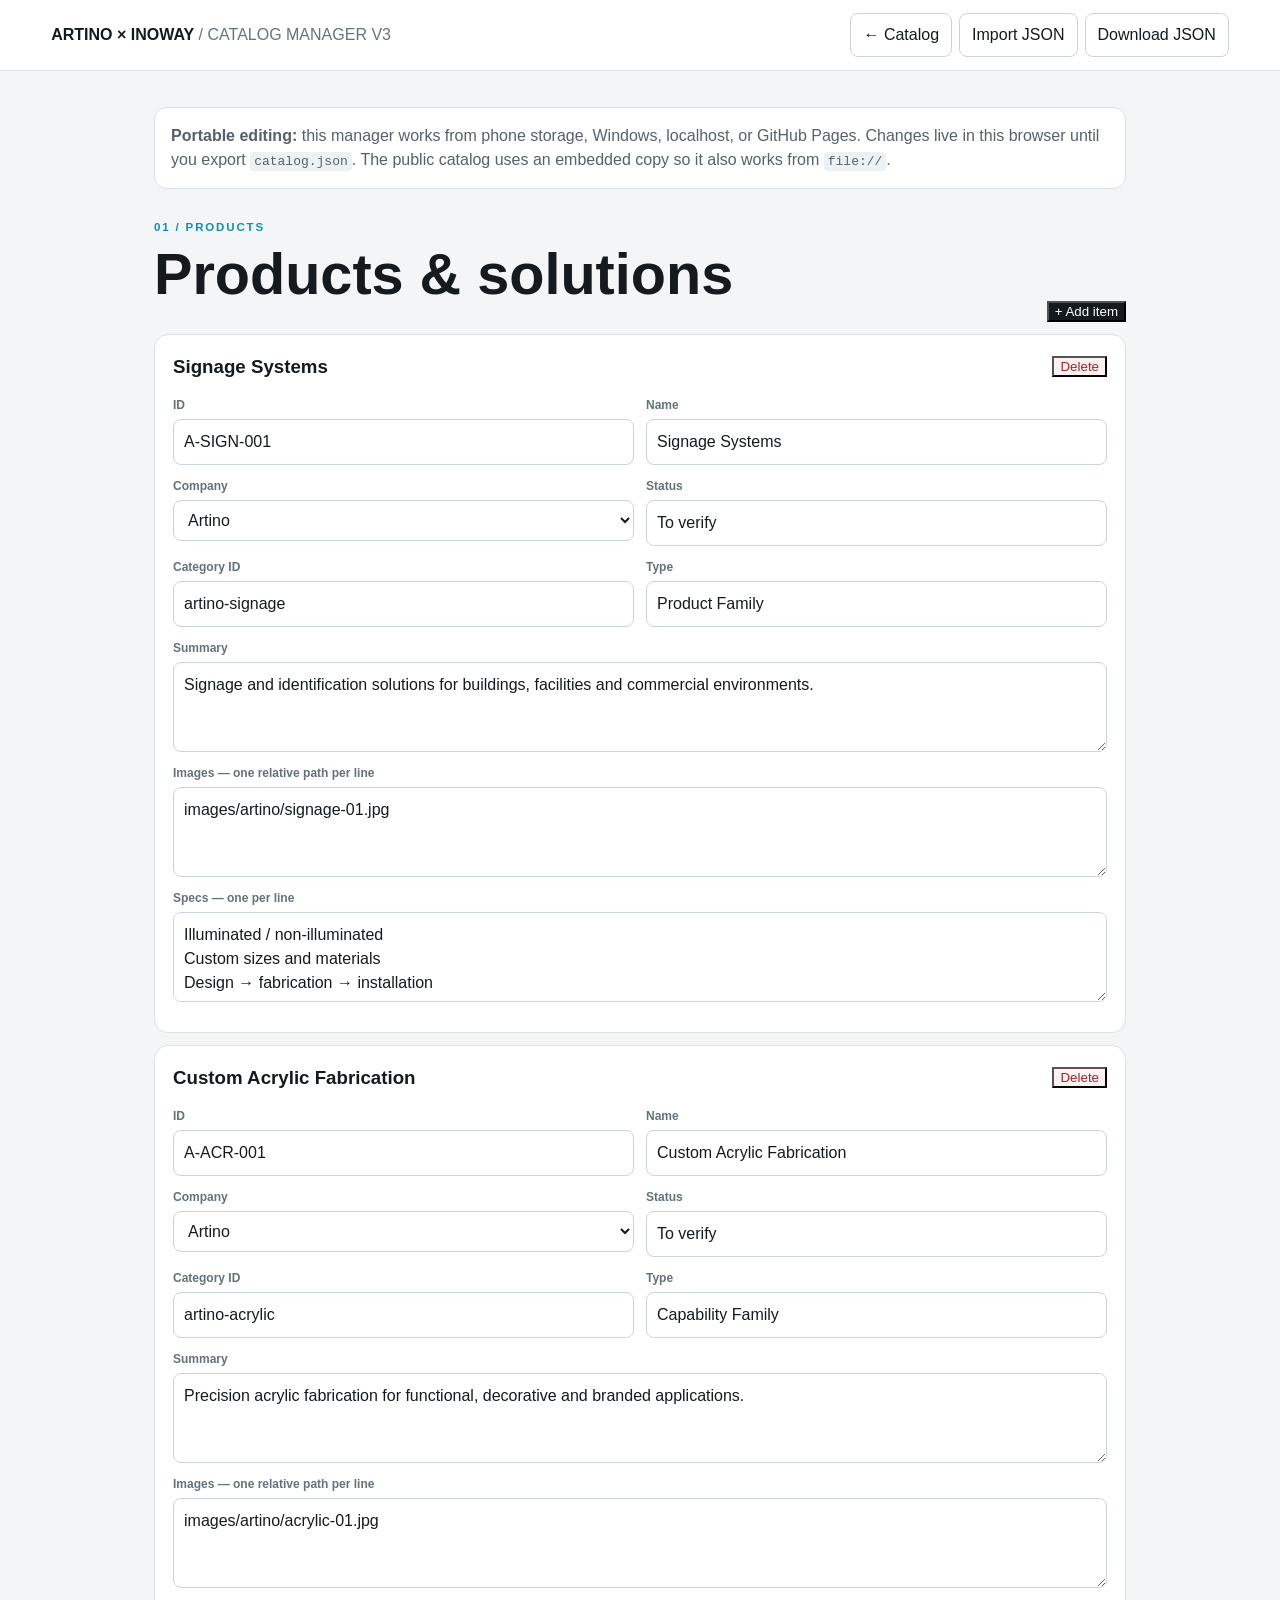
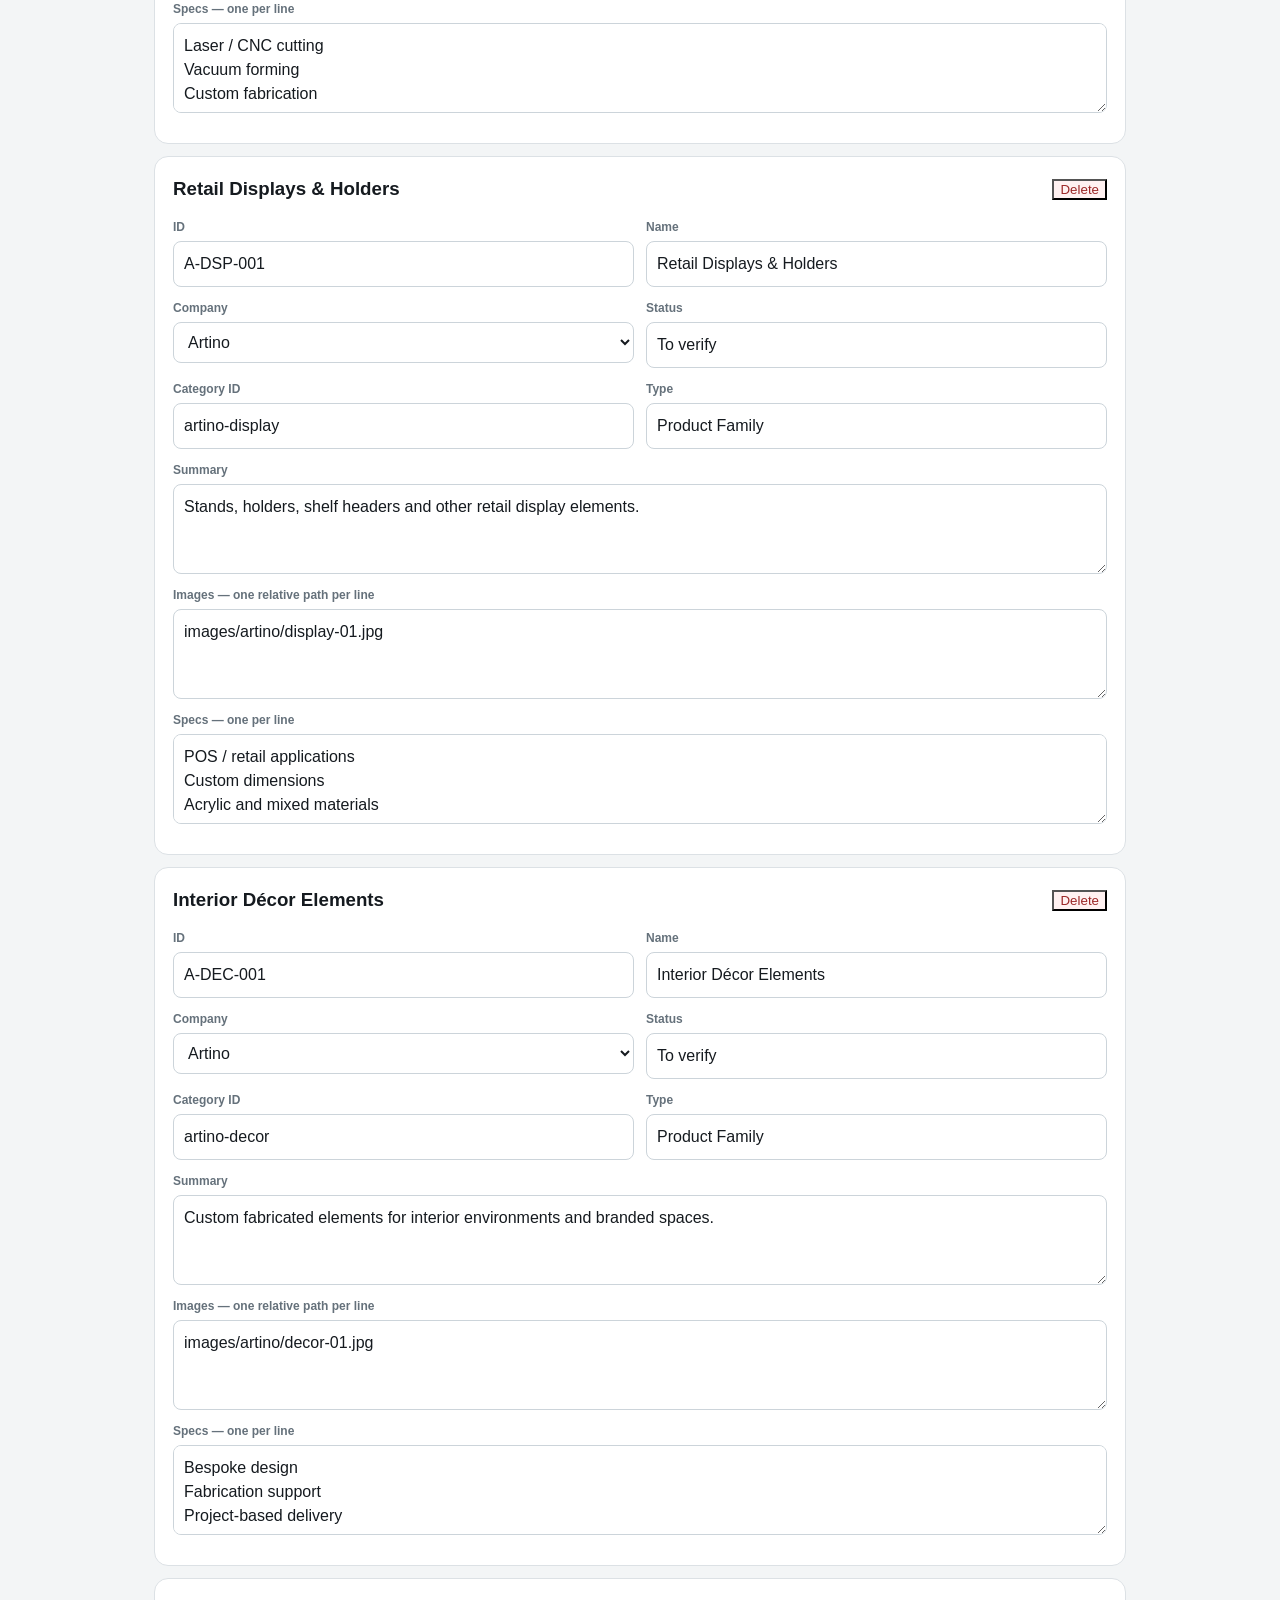
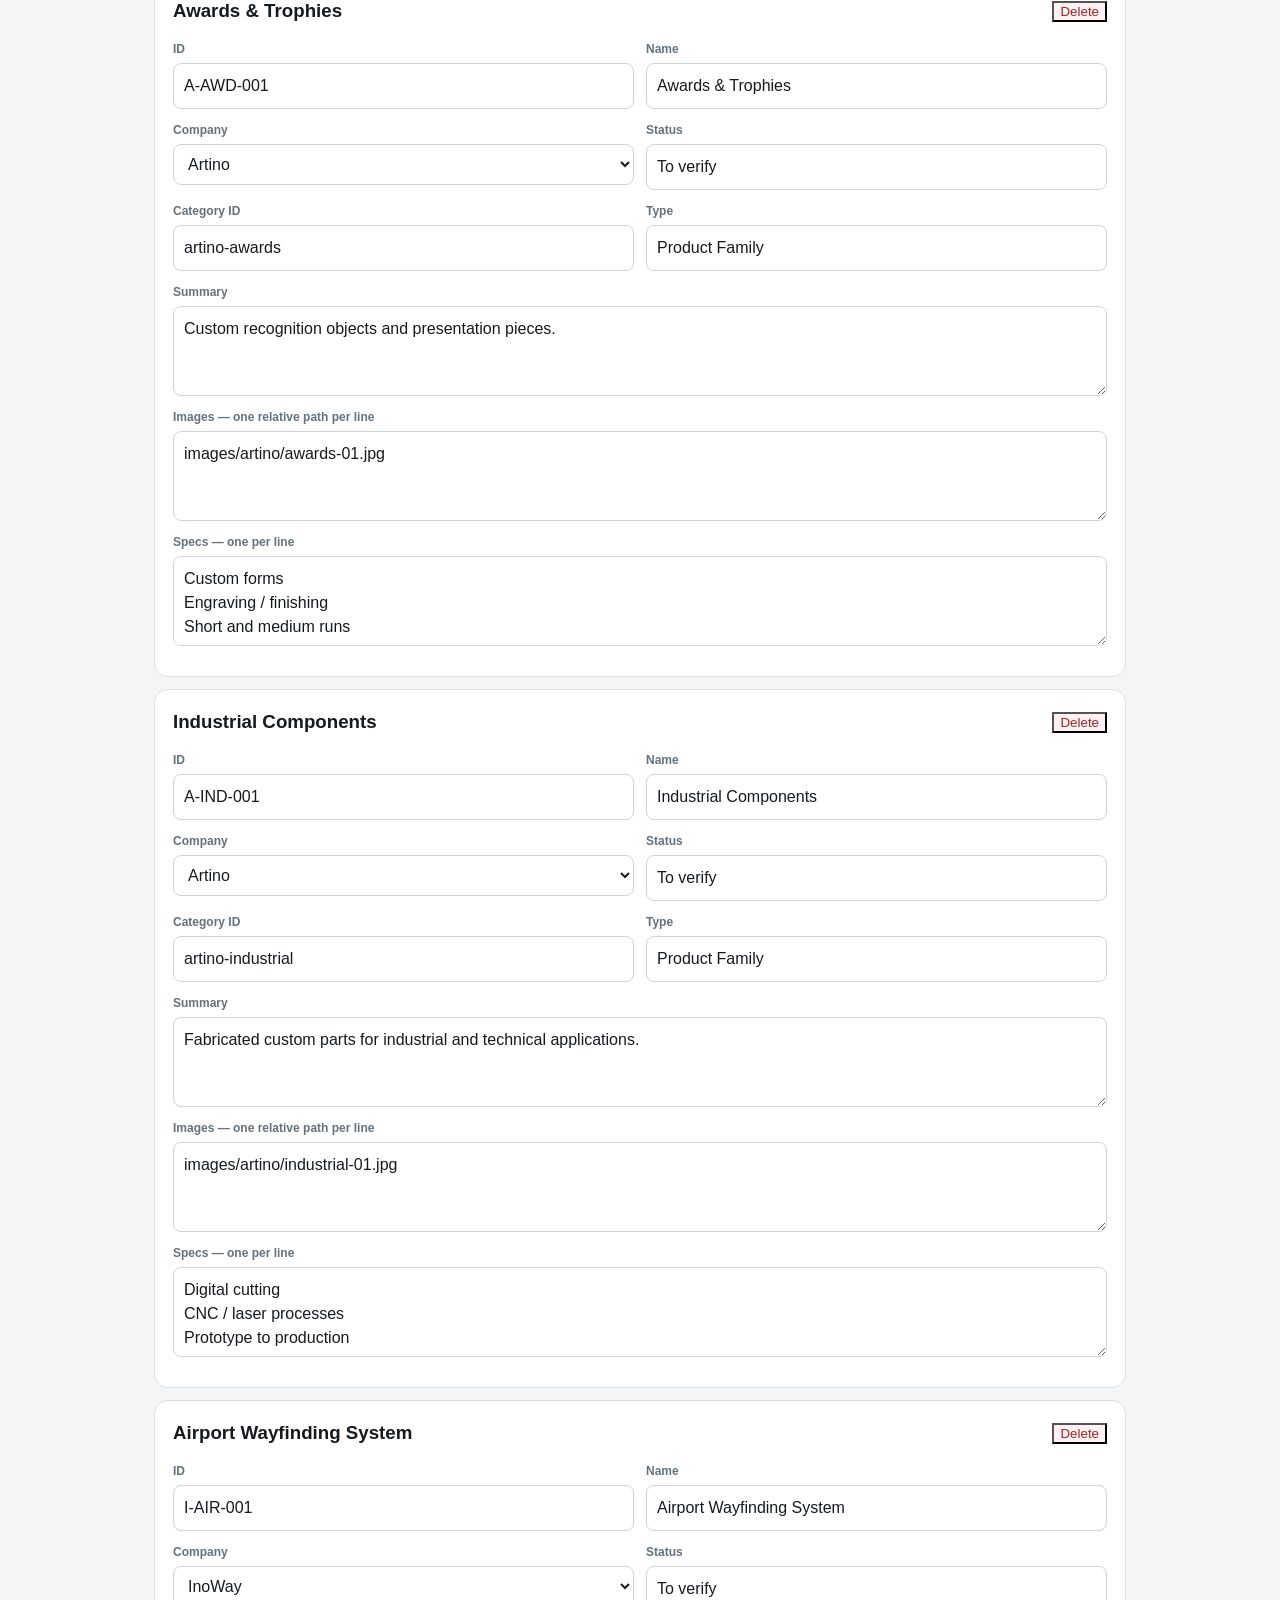
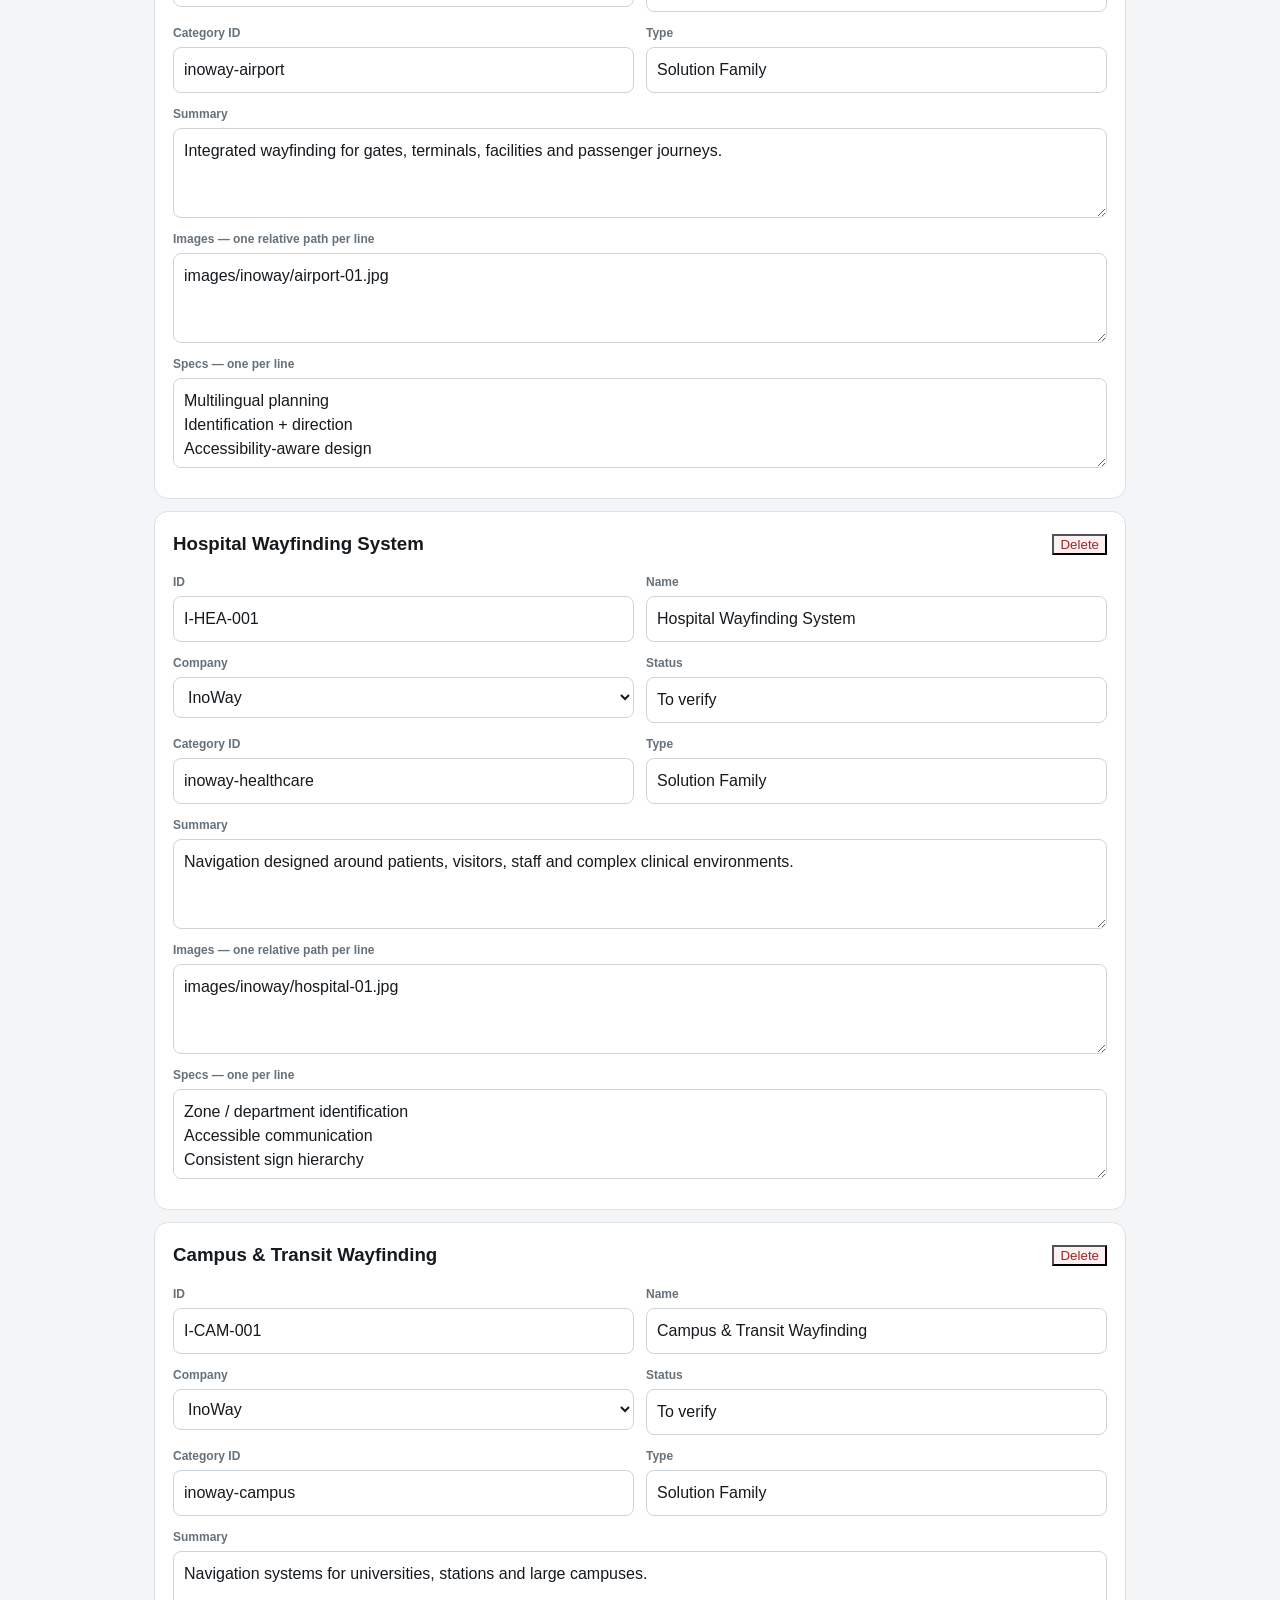
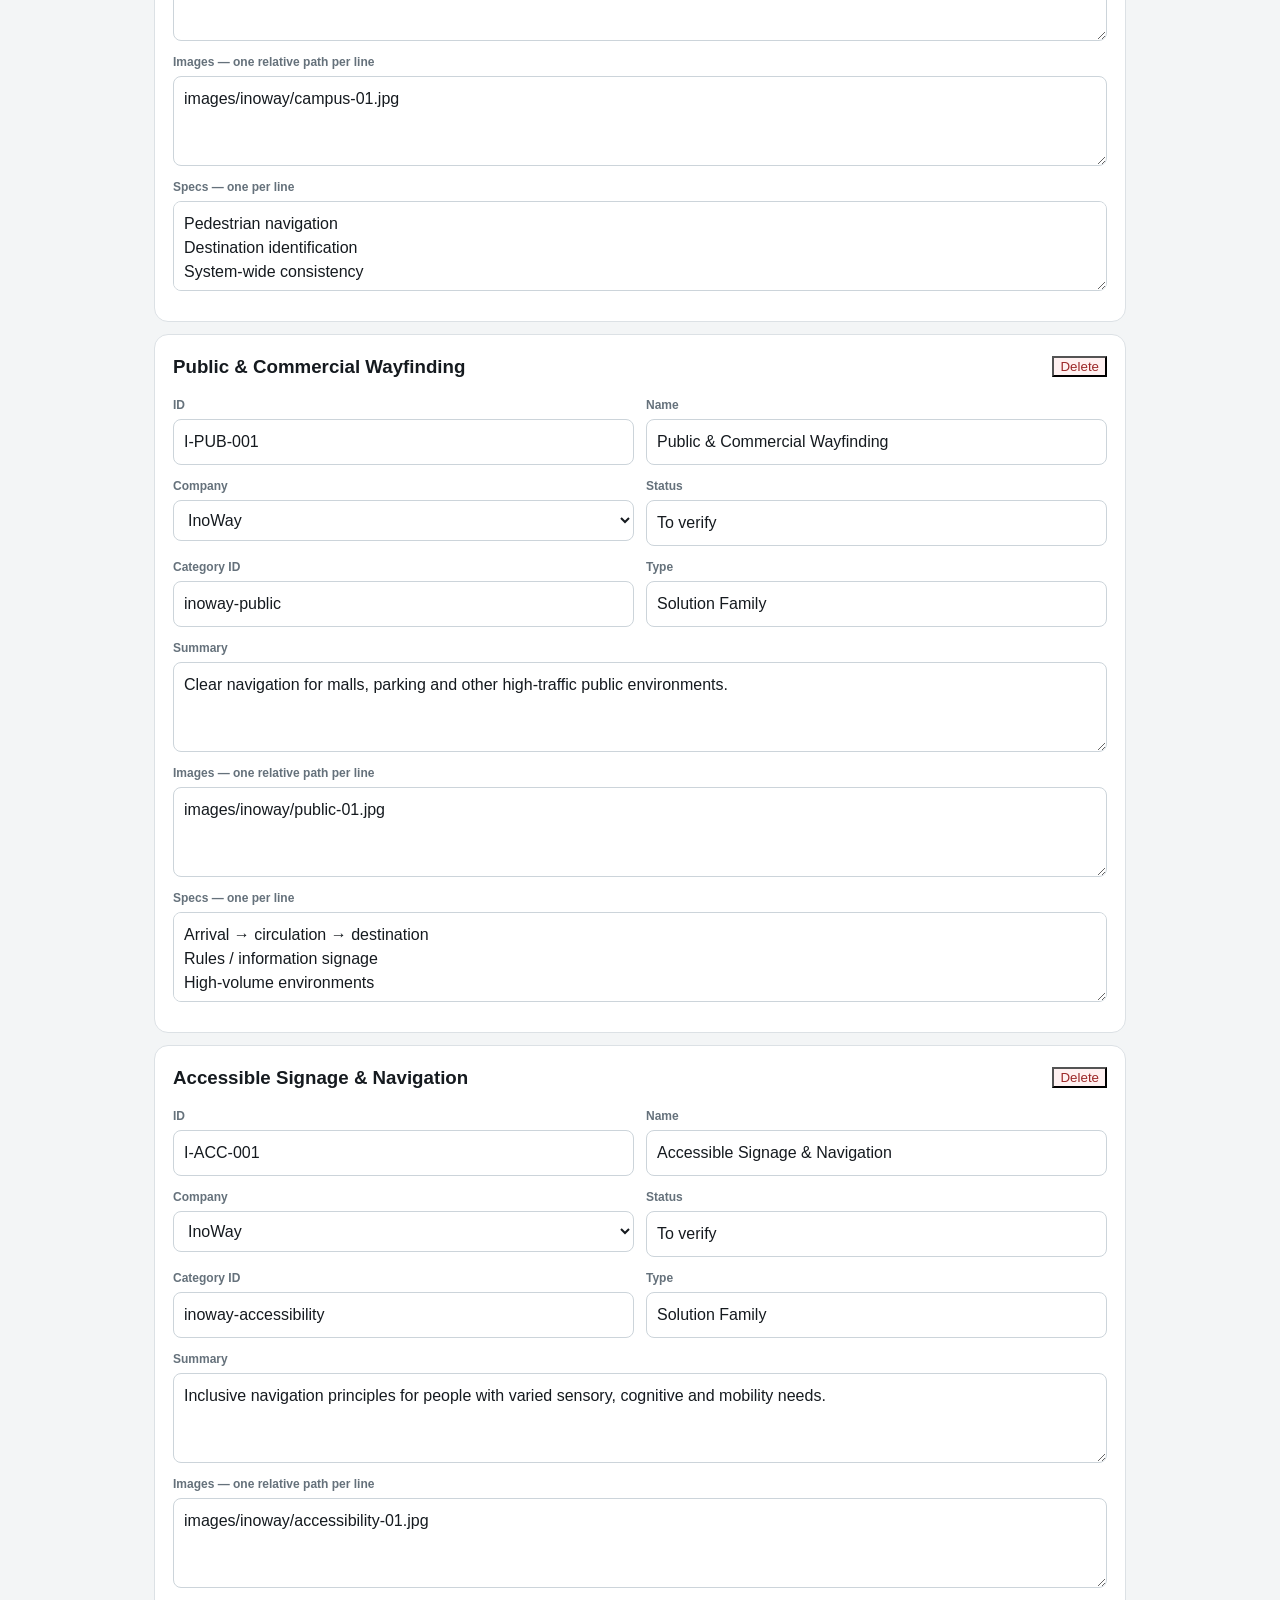
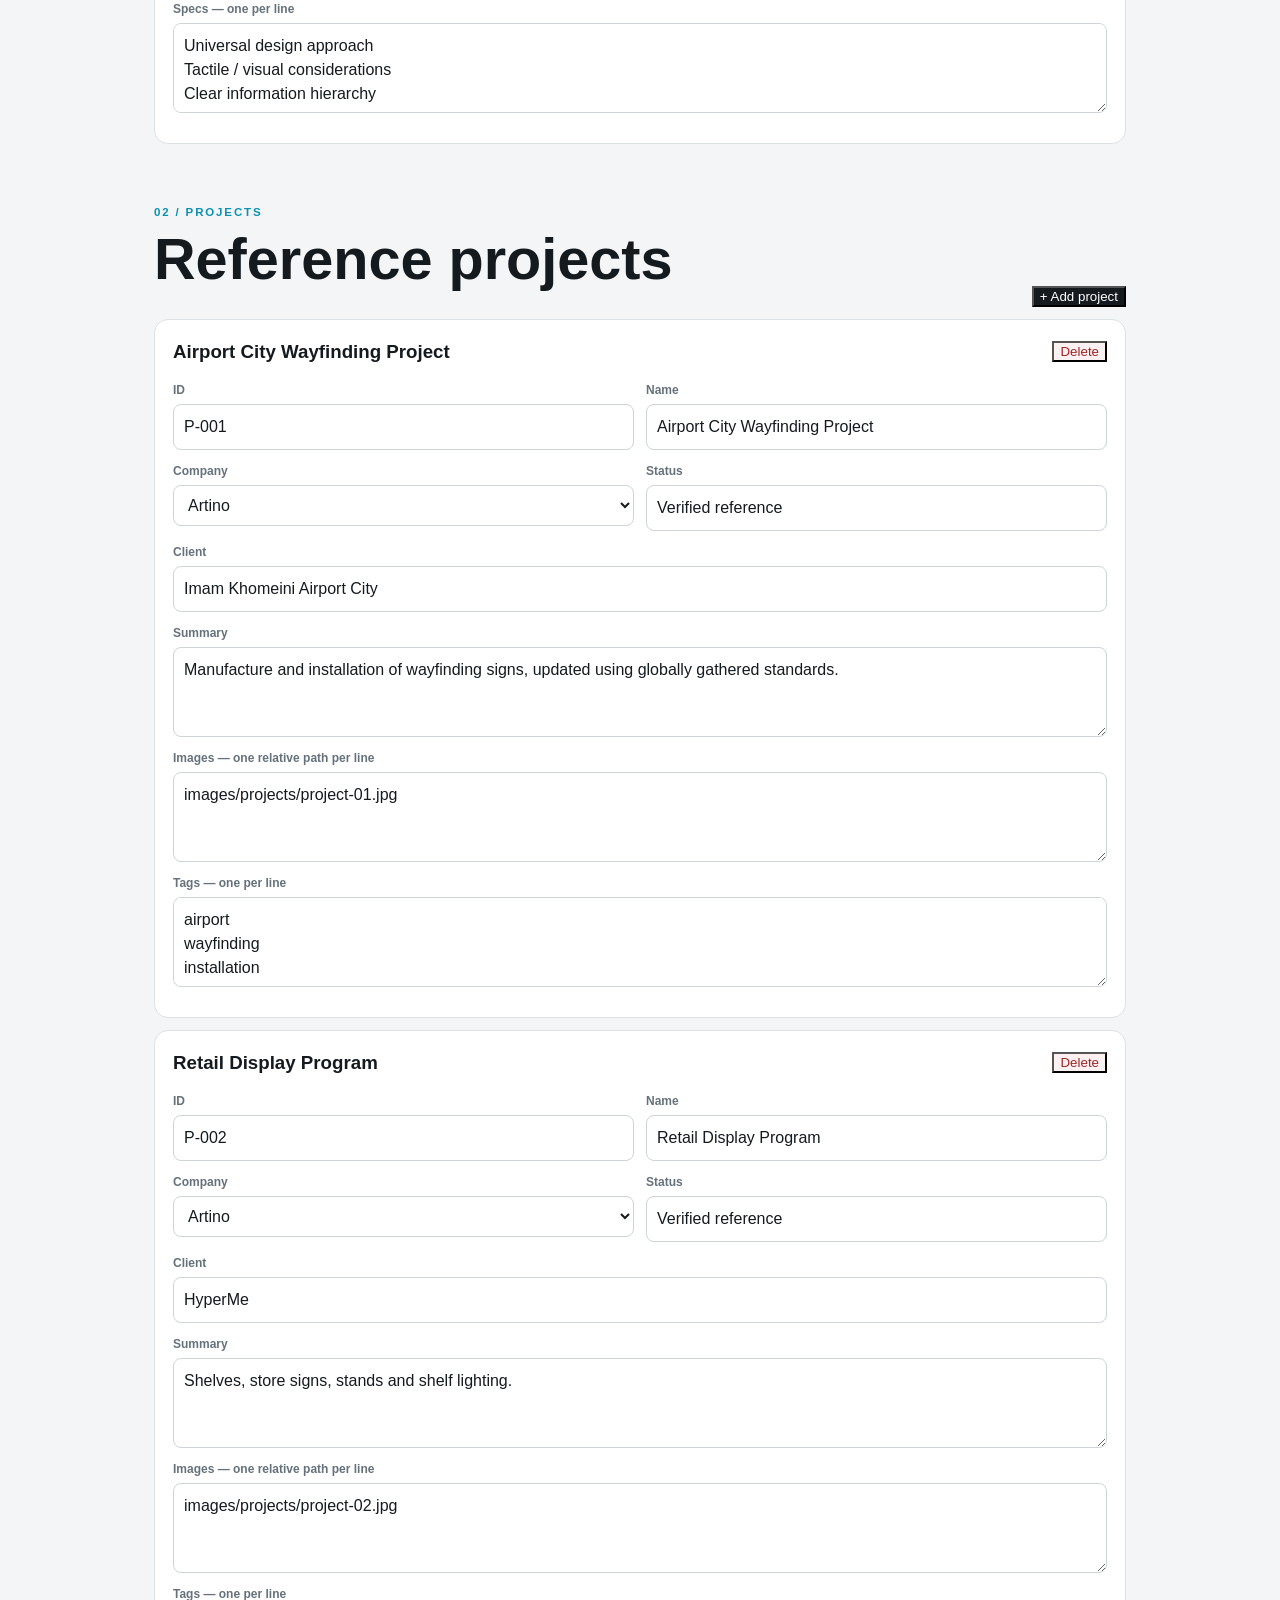
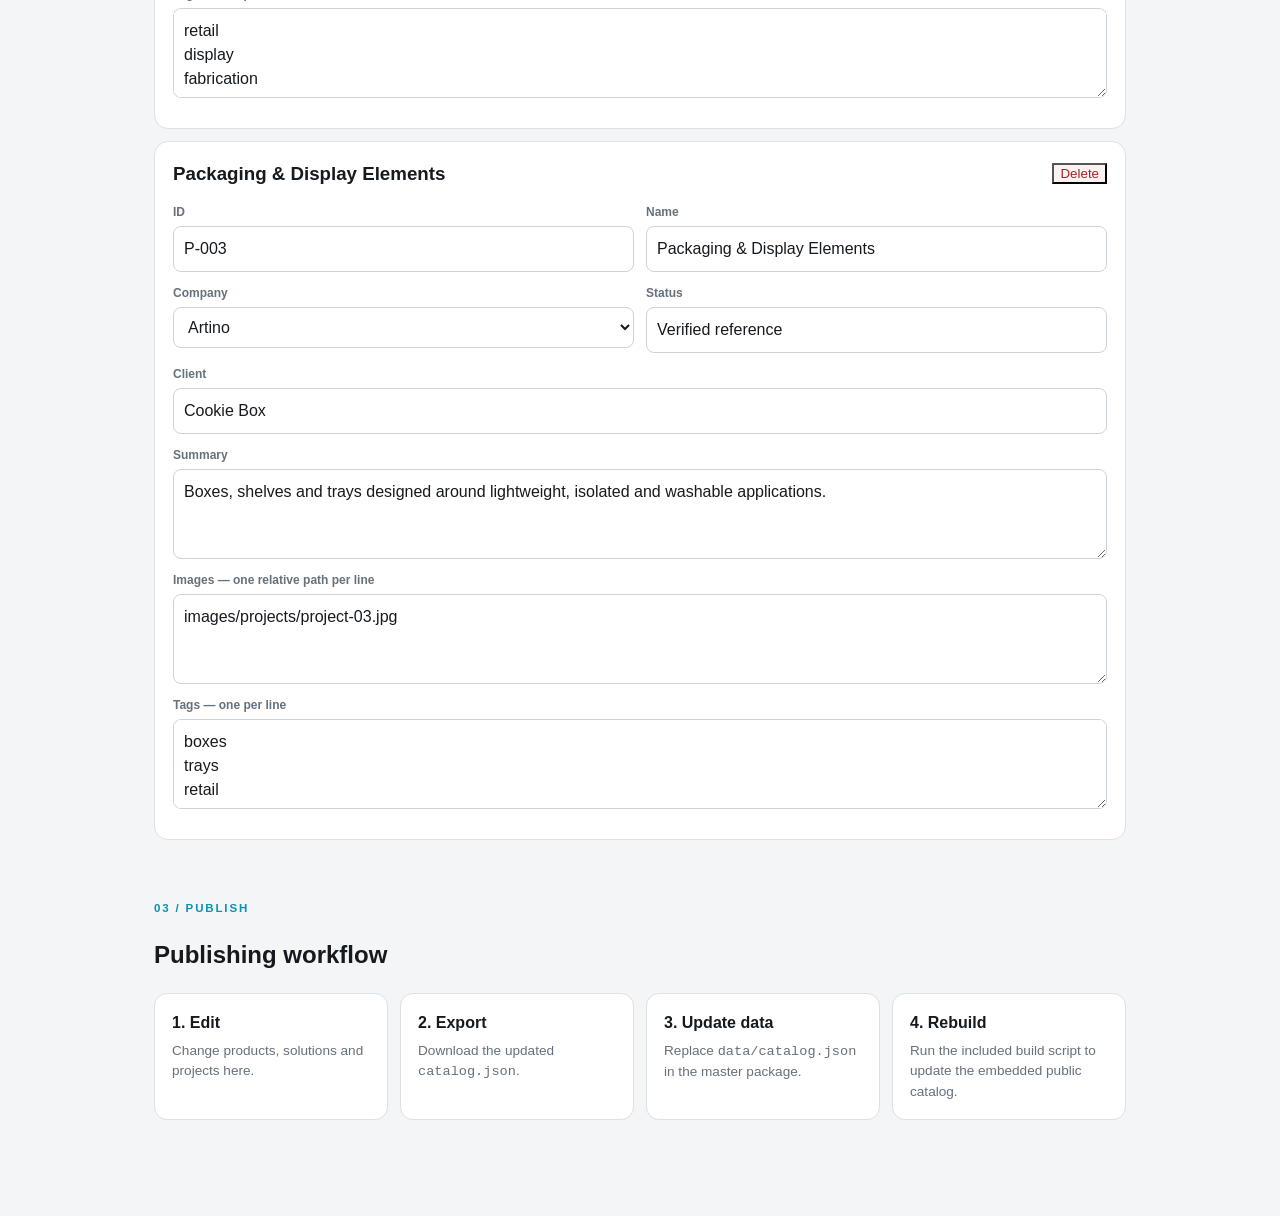
==== admin.html @ e4cf4b59 "intial upload" ====
<!doctype html>
<html lang="en">
<head>
<meta charset="utf-8">
<meta name="viewport" content="width=device-width,initial-scale=1,viewport-fit=cover">
<meta name="theme-color" content="#11161b">
<title>Artino × InoWay — Catalog Manager V3</title>
<link rel="stylesheet" href="admin.css">
</head>
<body>
<header>
  <div><b>ARTINO × INOWAY</b><span> / CATALOG MANAGER V3</span></div>
  <div class="head-actions">
    <a href="index.html">← Catalog</a>
    <label class="import-btn">Import JSON<input id="importFile" type="file" accept=".json,application/json"></label>
    <button id="download">Download JSON</button>
  </div>
</header>
<main>
  <div class="notice">
    <b>Portable editing:</b> this manager works from phone storage, Windows, localhost, or GitHub Pages.
    Changes live in this browser until you export <code>catalog.json</code>. The public catalog uses an embedded copy so it also works from <code>file://</code>.
  </div>
  <section>
    <div class="section-head"><div><p class="eyebrow">01 / PRODUCTS</p><h1>Products & solutions</h1></div><button id="add" class="primary">+ Add item</button></div>
    <div id="items"></div>
  </section>
  <section>
    <div class="section-head"><div><p class="eyebrow">02 / PROJECTS</p><h2>Reference projects</h2></div><button id="addProject" class="primary">+ Add project</button></div>
    <div id="projects"></div>
  </section>
  <section>
    <p class="eyebrow">03 / PUBLISH</p>
    <h2>Publishing workflow</h2>
    <div class="publish-grid">
      <div><b>1. Edit</b><span>Change products, solutions and projects here.</span></div>
      <div><b>2. Export</b><span>Download the updated <code>catalog.json</code>.</span></div>
      <div><b>3. Update data</b><span>Replace <code>data/catalog.json</code> in the master package.</span></div>
      <div><b>4. Rebuild</b><span>Run the included build script to update the embedded public catalog.</span></div>
    </div>
  </section>
</main>
<script>
const CATALOG_DATA = {"companies":[{"id":"artino","name":"Artino","role":"Signage, acrylic fabrication & integrated production","intro":"Design, fabrication and implementation of signage, display elements, acrylic products and custom fabricated components.","accent":"manufacturing"},{"id":"inoway","name":"InoWay","role":"Wayfinding, accessibility & navigation systems","intro":"Wayfinding systems designed for clarity, accessibility and seamless navigation in complex environments.","accent":"wayfinding"}],"categories":[{"id":"artino-signage","company":"artino","name":"Signage & Marking","description":"Illuminated and non-illuminated signage, identification and marking families."},{"id":"artino-acrylic","company":"artino","name":"Acrylic Fabrication","description":"Custom acrylic products, formed parts, covers, boxes and fabricated components."},{"id":"artino-display","company":"artino","name":"Displays & Retail","description":"Stands, holders, shelf headers, retail elements and promotional displays."},{"id":"artino-decor","company":"artino","name":"Interior & Décor","description":"Fabricated interior elements and custom decorative applications."},{"id":"artino-awards","company":"artino","name":"Awards & Trophies","description":"Custom awards, trophies and recognition objects."},{"id":"artino-industrial","company":"artino","name":"Industrial Components","description":"Precision-fabricated components and custom parts."},{"id":"inoway-airport","company":"inoway","name":"Airport Wayfinding","description":"Navigation and identification systems for international and local airports."},{"id":"inoway-healthcare","company":"inoway","name":"Healthcare Wayfinding","description":"Clear, accessible navigation for hospitals, patients, visitors and staff."},{"id":"inoway-campus","company":"inoway","name":"Campus & Transit","description":"Wayfinding for universities, subway stations and large public campuses."},{"id":"inoway-public","company":"inoway","name":"Public & Commercial","description":"Wayfinding for malls, parking, emergency routes and complex public environments."},{"id":"inoway-accessibility","company":"inoway","name":"Accessibility Systems","description":"Inclusive signage and navigation principles supporting diverse users."}],"items":[{"id":"A-SIGN-001","company":"artino","category":"artino-signage","name":"Signage Systems","type":"Product Family","status":"To verify","summary":"Signage and identification solutions for buildings, facilities and commercial environments.","specs":["Illuminated / non-illuminated","Custom sizes and materials","Design → fabrication → installation"],"images":["images/artino/signage-01.jpg"]},{"id":"A-ACR-001","company":"artino","category":"artino-acrylic","name":"Custom Acrylic Fabrication","type":"Capability Family","status":"To verify","summary":"Precision acrylic fabrication for functional, decorative and branded applications.","specs":["Laser / CNC cutting","Vacuum forming","Custom fabrication"],"images":["images/artino/acrylic-01.jpg"]},{"id":"A-DSP-001","company":"artino","category":"artino-display","name":"Retail Displays & Holders","type":"Product Family","status":"To verify","summary":"Stands, holders, shelf headers and other retail display elements.","specs":["POS / retail applications","Custom dimensions","Acrylic and mixed materials"],"images":["images/artino/display-01.jpg"]},{"id":"A-DEC-001","company":"artino","category":"artino-decor","name":"Interior Décor Elements","type":"Product Family","status":"To verify","summary":"Custom fabricated elements for interior environments and branded spaces.","specs":["Bespoke design","Fabrication support","Project-based delivery"],"images":["images/artino/decor-01.jpg"]},{"id":"A-AWD-001","company":"artino","category":"artino-awards","name":"Awards & Trophies","type":"Product Family","status":"To verify","summary":"Custom recognition objects and presentation pieces.","specs":["Custom forms","Engraving / finishing","Short and medium runs"],"images":["images/artino/awards-01.jpg"]},{"id":"A-IND-001","company":"artino","category":"artino-industrial","name":"Industrial Components","type":"Product Family","status":"To verify","summary":"Fabricated custom parts for industrial and technical applications.","specs":["Digital cutting","CNC / laser processes","Prototype to production"],"images":["images/artino/industrial-01.jpg"]},{"id":"I-AIR-001","company":"inoway","category":"inoway-airport","name":"Airport Wayfinding System","type":"Solution Family","status":"To verify","summary":"Integrated wayfinding for gates, terminals, facilities and passenger journeys.","specs":["Multilingual planning","Identification + direction","Accessibility-aware design"],"images":["images/inoway/airport-01.jpg"]},{"id":"I-HEA-001","company":"inoway","category":"inoway-healthcare","name":"Hospital Wayfinding System","type":"Solution Family","status":"To verify","summary":"Navigation designed around patients, visitors, staff and complex clinical environments.","specs":["Zone / department identification","Accessible communication","Consistent sign hierarchy"],"images":["images/inoway/hospital-01.jpg"]},{"id":"I-CAM-001","company":"inoway","category":"inoway-campus","name":"Campus & Transit Wayfinding","type":"Solution Family","status":"To verify","summary":"Navigation systems for universities, stations and large campuses.","specs":["Pedestrian navigation","Destination identification","System-wide consistency"],"images":["images/inoway/campus-01.jpg"]},{"id":"I-PUB-001","company":"inoway","category":"inoway-public","name":"Public & Commercial Wayfinding","type":"Solution Family","status":"To verify","summary":"Clear navigation for malls, parking and other high-traffic public environments.","specs":["Arrival → circulation → destination","Rules / information signage","High-volume environments"],"images":["images/inoway/public-01.jpg"]},{"id":"I-ACC-001","company":"inoway","category":"inoway-accessibility","name":"Accessible Signage & Navigation","type":"Solution Family","status":"To verify","summary":"Inclusive navigation principles for people with varied sensory, cognitive and mobility needs.","specs":["Universal design approach","Tactile / visual considerations","Clear information hierarchy"],"images":["images/inoway/accessibility-01.jpg"]}],"projects":[{"id":"P-001","company":"artino","name":"Airport City Wayfinding Project","client":"Imam Khomeini Airport City","status":"Verified reference","summary":"Manufacture and installation of wayfinding signs, updated using globally gathered standards.","images":["images/projects/project-01.jpg"],"tags":["airport","wayfinding","installation"]},{"id":"P-002","company":"artino","name":"Retail Display Program","client":"HyperMe","status":"Verified reference","summary":"Shelves, store signs, stands and shelf lighting.","images":["images/projects/project-02.jpg"],"tags":["retail","display","fabrication"]},{"id":"P-003","company":"artino","name":"Packaging & Display Elements","client":"Cookie Box","status":"Verified reference","summary":"Boxes, shelves and trays designed around lightweight, isolated and washable applications.","images":["images/projects/project-03.jpg"],"tags":["boxes","trays","retail"]}],"settings":{"title":"ARTINO × INOWAY","subtitle":"Master Product & Solutions Catalog","edition":"Master Build 02","language":"English","note":"Master catalog — verify item-level specifications, dates, standards and project details before external publication."}};
let data = structuredClone(CATALOG_DATA);
const $=s=>document.querySelector(s);
const esc=v=>String(v??"").replace(/[&<>"']/g,c=>({"&":"&amp;","<":"&lt;",">":"&gt;",'"':"&quot;","'":"&#39;"}[c]));
function editor(x,i,project){
  return '<div class="editor" data-i="'+i+'" data-project="'+project+'">'+
  '<div class="item-title"><h3>'+esc(x.name||"New item")+'</h3><button class="danger delete">Delete</button></div>'+
  '<div class="row"><div class="field"><label>ID</label><input data-k="id" value="'+esc(x.id)+'"></div><div class="field"><label>Name</label><input data-k="name" value="'+esc(x.name)+'"></div></div>'+
  '<div class="row"><div class="field"><label>Company</label><select data-k="company"><option value="artino" '+(x.company==="artino"?"selected":"")+'>Artino</option><option value="inoway" '+(x.company==="inoway"?"selected":"")+'>InoWay</option></select></div><div class="field"><label>Status</label><input data-k="status" value="'+esc(x.status||"To verify")+'"></div></div>'+
  (project?'<div class="field"><label>Client</label><input data-k="client" value="'+esc(x.client||"")+'"></div>':'<div class="row"><div class="field"><label>Category ID</label><input data-k="category" value="'+esc(x.category||"")+'"></div><div class="field"><label>Type</label><input data-k="type" value="'+esc(x.type||"Product Family")+'"></div></div>')+
  '<div class="field"><label>Summary</label><textarea data-k="summary">'+esc(x.summary||"")+'</textarea></div>'+
  '<div class="field"><label>Images — one relative path per line</label><textarea data-k="images">'+esc((x.images||[]).join("\n"))+'</textarea></div>'+
  (project?'<div class="field"><label>Tags — one per line</label><textarea data-k="tags">'+esc((x.tags||[]).join("\n"))+'</textarea></div>':'<div class="field"><label>Specs — one per line</label><textarea data-k="specs">'+esc((x.specs||[]).join("\n"))+'</textarea></div>')+
  '</div>';
}
function render(){
  $("#items").innerHTML=data.items.map((x,i)=>editor(x,i,false)).join("");
  $("#projects").innerHTML=data.projects.map((x,i)=>editor(x,i,true)).join("");
}
function sync(){
  document.querySelectorAll(".editor").forEach(el=>{
    const i=+el.dataset.i, p=el.dataset.project==="true", obj=p?data.projects[i]:data.items[i];
    el.querySelectorAll("[data-k]").forEach(f=>{
      const k=f.dataset.k;
      obj[k]=["images","specs","tags"].includes(k)?f.value.split("\n").map(s=>s.trim()).filter(Boolean):f.value;
    });
  });
}
document.addEventListener("input",e=>{if(e.target.closest(".editor"))sync();});
document.addEventListener("click",e=>{
  const b=e.target.closest(".delete");
  if(!b)return;
  const el=b.closest(".editor"),i=+el.dataset.i,p=el.dataset.project==="true";
  (p?data.projects:data.items).splice(i,1);render();
});
$("#add").onclick=()=>{sync();data.items.push({id:"NEW-"+Date.now(),company:"artino",category:"artino-signage",name:"New Product / Solution",type:"Product Family",status:"To verify",summary:"Add description.",specs:["Add specification"],images:["images/products/new-item.jpg"]});render();};
$("#addProject").onclick=()=>{sync();data.projects.push({id:"NEW-P-"+Date.now(),company:"artino",name:"New Project",client:"Client / Project",status:"To verify",summary:"Add project description.",images:["images/projects/new-project.jpg"],tags:["tag"]});render();};
$("#download").onclick=()=>{
  sync();
  const blob=new Blob([JSON.stringify(data,null,2)],{type:"application/json"});
  const a=document.createElement("a");a.href=URL.createObjectURL(blob);a.download="catalog.json";a.click();
  setTimeout(()=>URL.revokeObjectURL(a.href),1000);
};
$("#importFile").addEventListener("change",e=>{
  const file=e.target.files[0];if(!file)return;
  const r=new FileReader();
  r.onload=()=>{try{data=JSON.parse(r.result);render();}catch(err){alert("Invalid catalog JSON.");}};
  r.readAsText(file);
});
render();
</script>
</body></html>
---- admin.css ----
*{box-sizing:border-box}body{margin:0;background:#f3f5f6;color:#151a1f;font-family:Inter,Arial,sans-serif;line-height:1.5}
header{position:sticky;top:0;background:rgba(255,255,255,.94);backdrop-filter:blur(14px);border-bottom:1px solid #dce1e5;padding:13px 4vw;display:flex;justify-content:space-between;gap:12px;align-items:center;z-index:5}header span{color:#68737d}
.head-actions{display:flex;gap:7px;align-items:center}.head-actions a,.head-actions button,.import-btn{padding:9px 12px;border:1px solid #ccd4da;border-radius:8px;background:white;color:#151a1f;text-decoration:none;cursor:pointer;font:inherit}.import-btn input{display:none}
main{max-width:1100px;margin:auto;padding:36px 5vw}.notice{background:white;border:1px solid #dce1e5;padding:16px;border-radius:13px;margin-bottom:30px;color:#56616b}.notice code{background:#eef1f3;padding:2px 4px;border-radius:4px}
section{margin-bottom:60px}.eyebrow{font-size:.72rem;letter-spacing:.16em;font-weight:700;color:#0c91b0;margin:0 0 10px}.section-head{display:flex;justify-content:space-between;gap:15px;align-items:end}.section-head h1,.section-head h2{margin:0 0 18px;font-size:clamp(2rem,5vw,3.6rem);line-height:1}.editor{background:white;border:1px solid #dce1e5;border-radius:14px;padding:18px;margin:12px 0}.item-title{display:flex;justify-content:space-between;gap:10px;align-items:center;margin-bottom:15px}.item-title h3{margin:0}.row{display:grid;grid-template-columns:1fr 1fr;gap:12px}.field{display:flex;flex-direction:column;gap:5px;margin-bottom:12px}.field label{font-size:.75rem;color:#65717b;font-weight:600}.field input,.field textarea,.field select{width:100%;padding:10px;border:1px solid #ccd4da;border-radius:8px;background:white;color:#151a1f;font:inherit}.field textarea{min-height:90px}.primary{background:#151a1f!important;color:white!important}.danger{background:#fff1f1!important;color:#9c2727!important}.publish-grid{display:grid;grid-template-columns:repeat(4,1fr);gap:12px}.publish-grid>div{background:white;border:1px solid #dce1e5;border-radius:13px;padding:17px}.publish-grid span{display:block;color:#65717b;font-size:.85rem;margin-top:6px}
@media(max-width:700px){header{align-items:flex-start;flex-direction:column}.head-actions{width:100%;overflow:auto}.row,.publish-grid{grid-template-columns:1fr}.section-head{align-items:flex-start;flex-direction:column}}
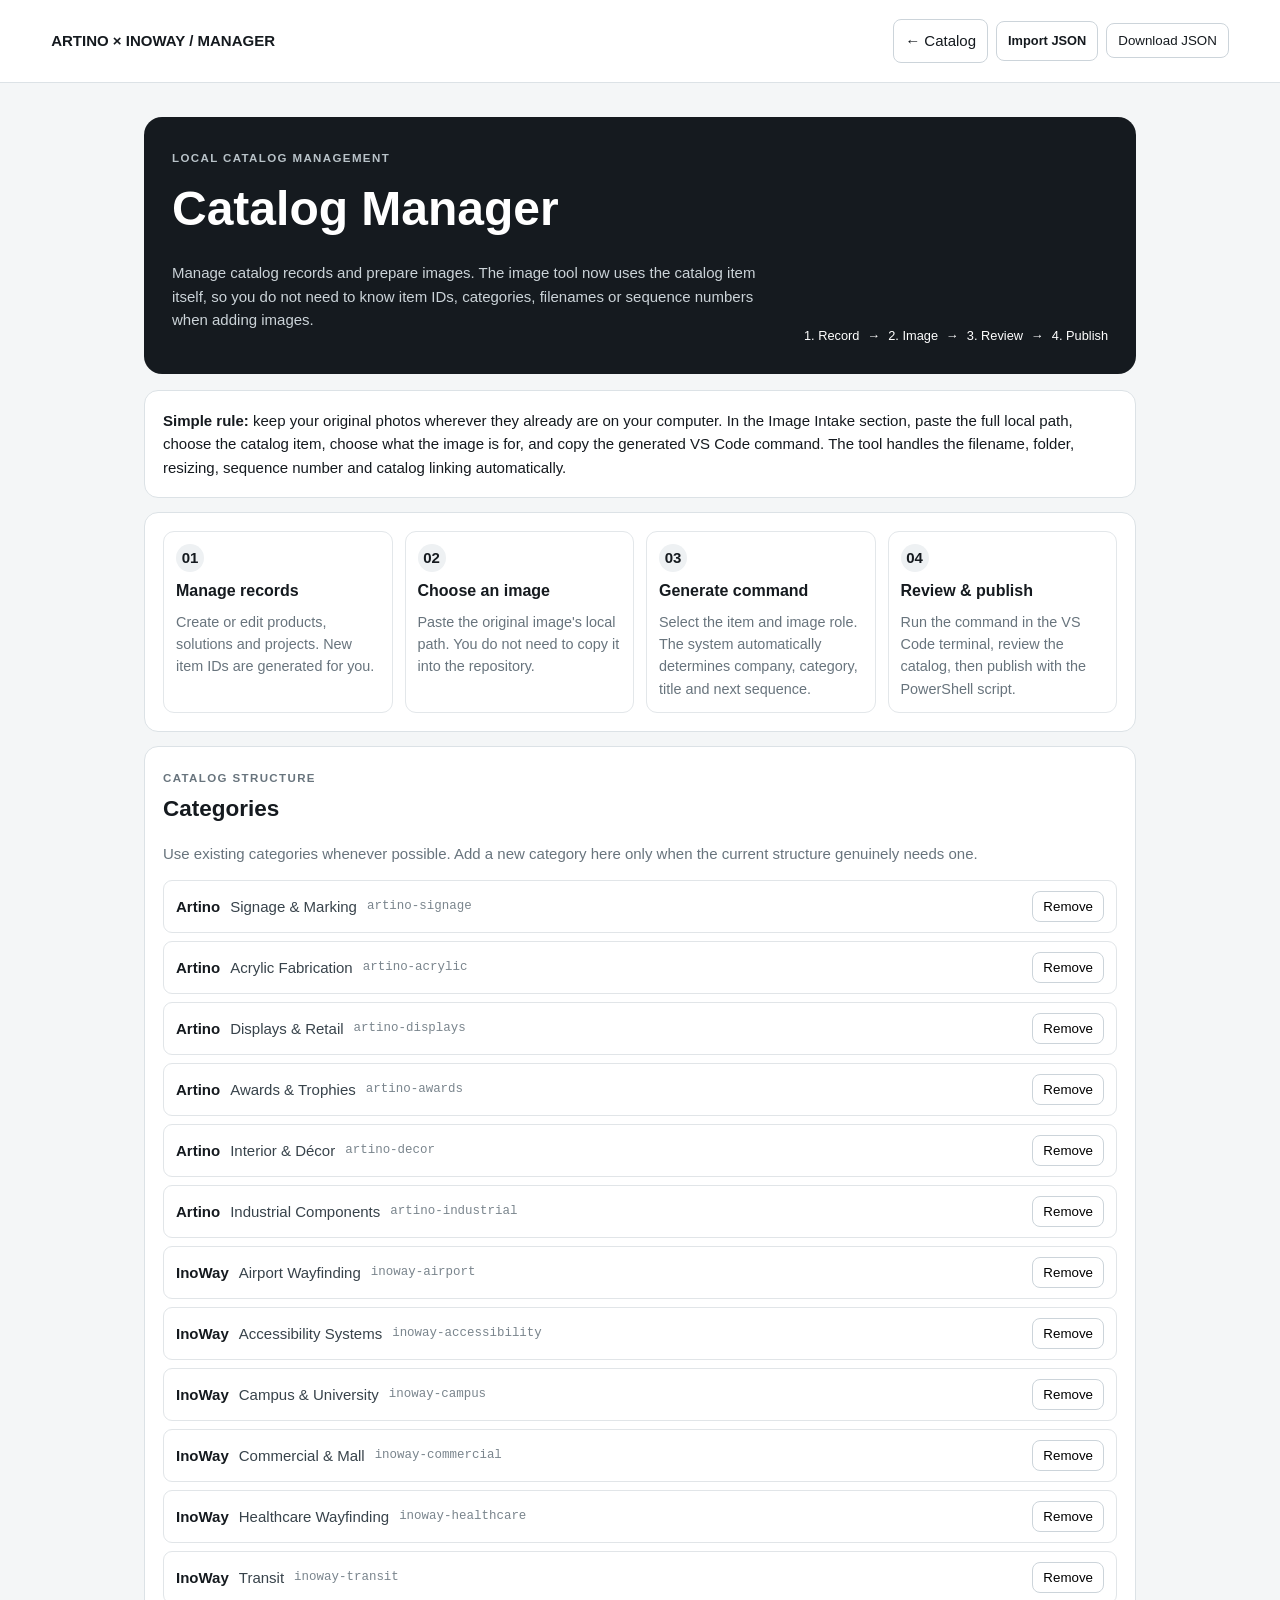
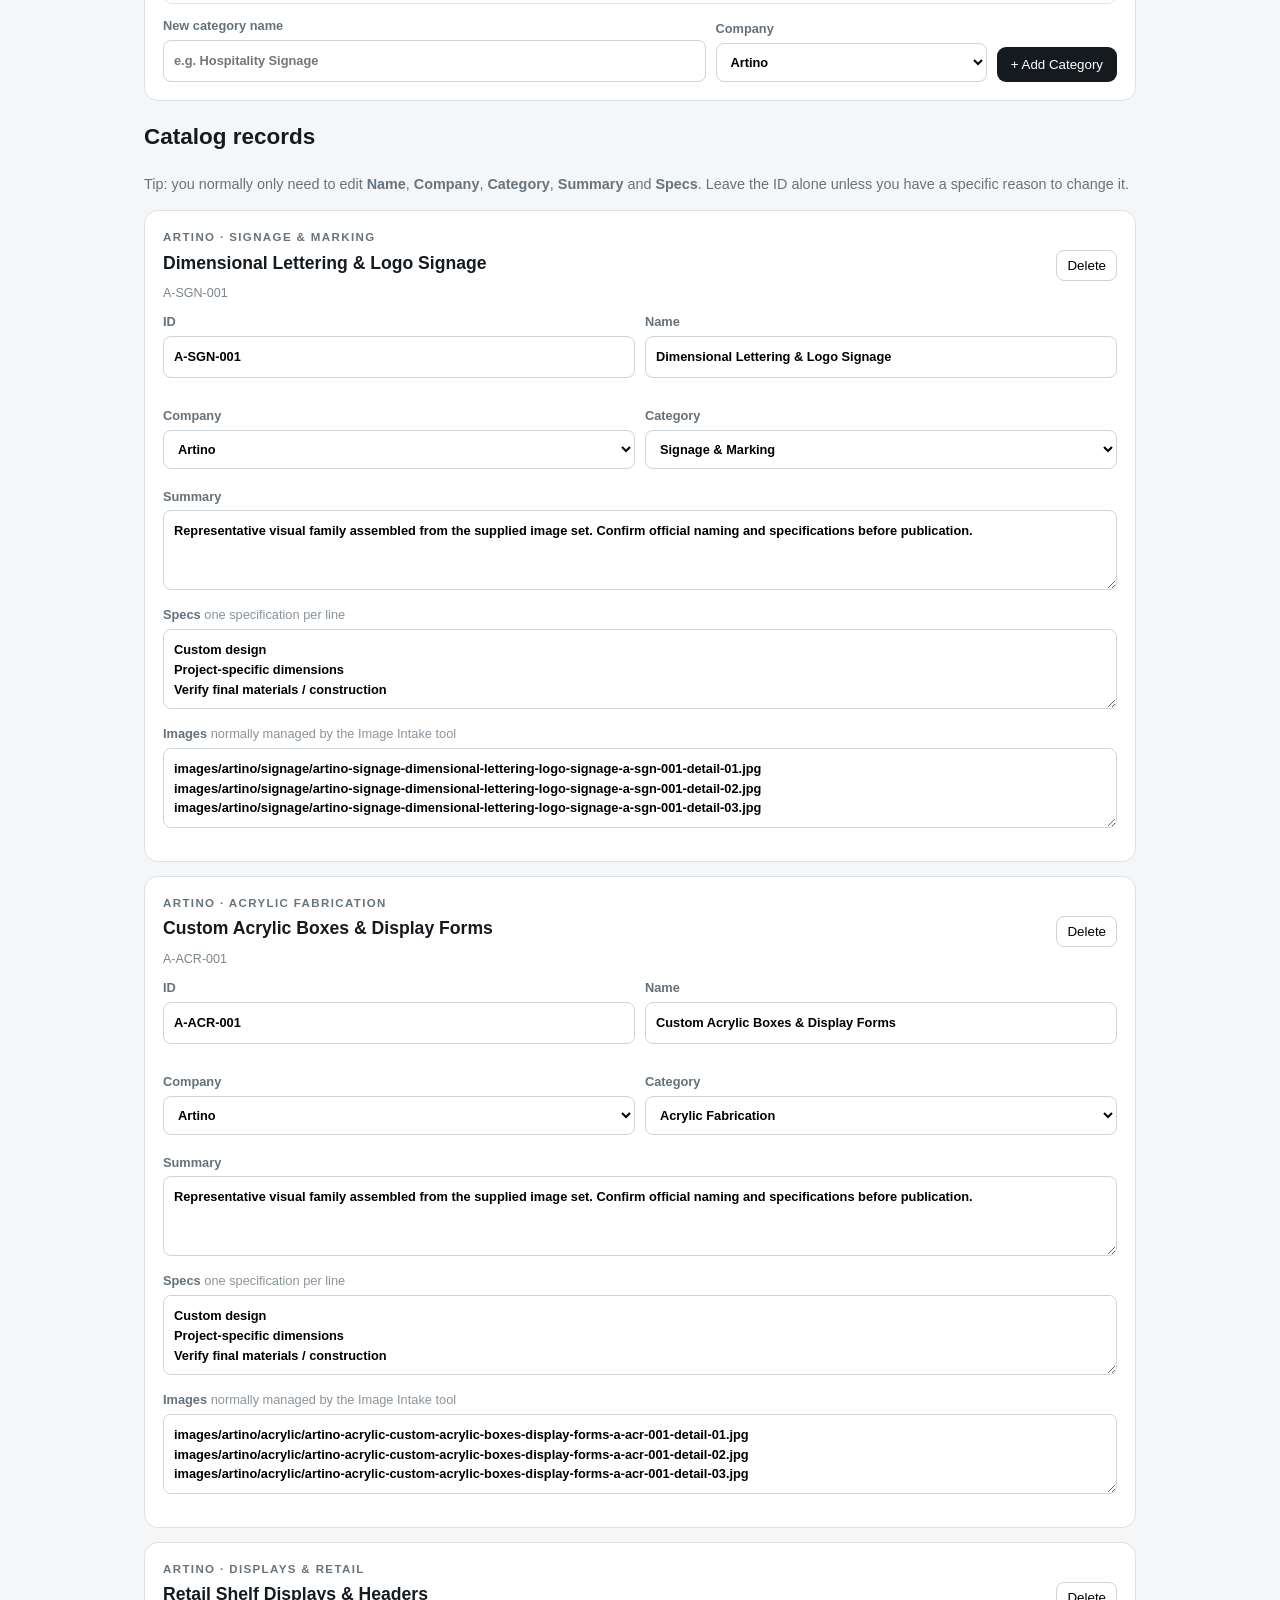
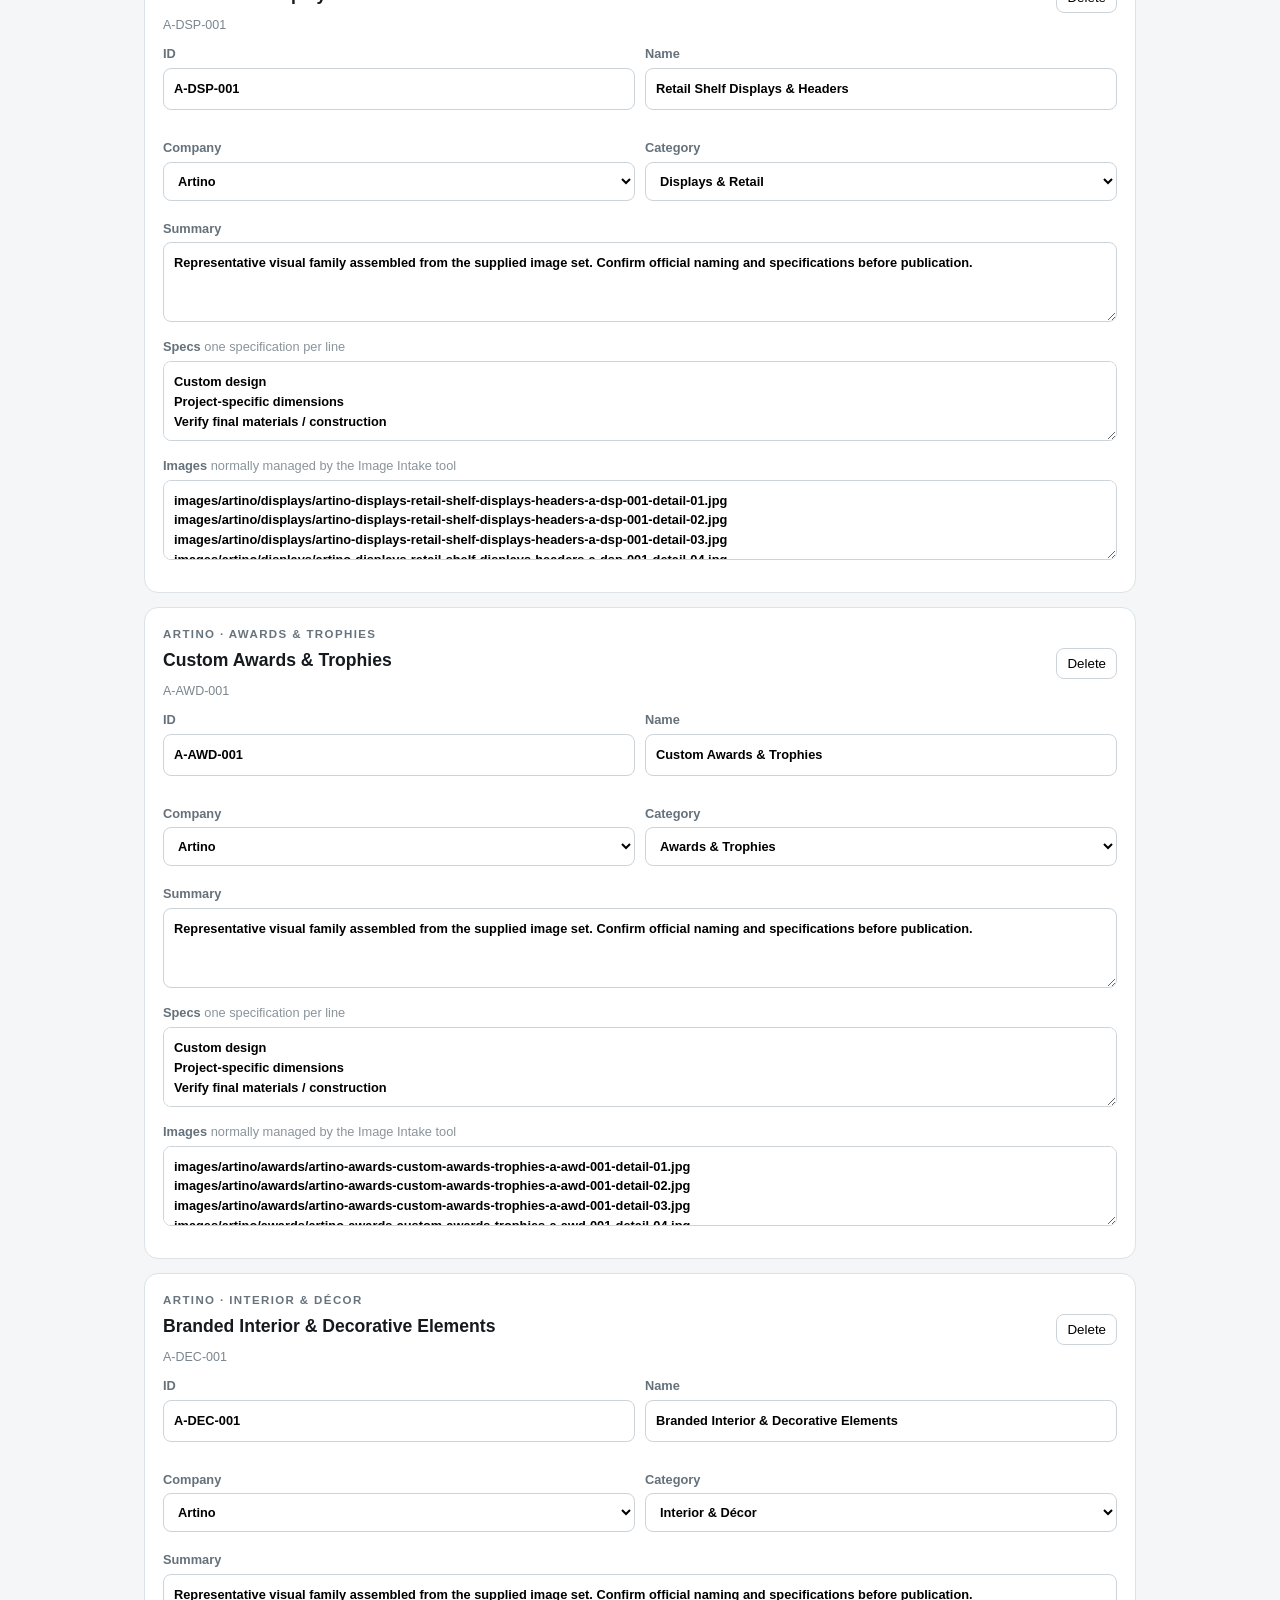
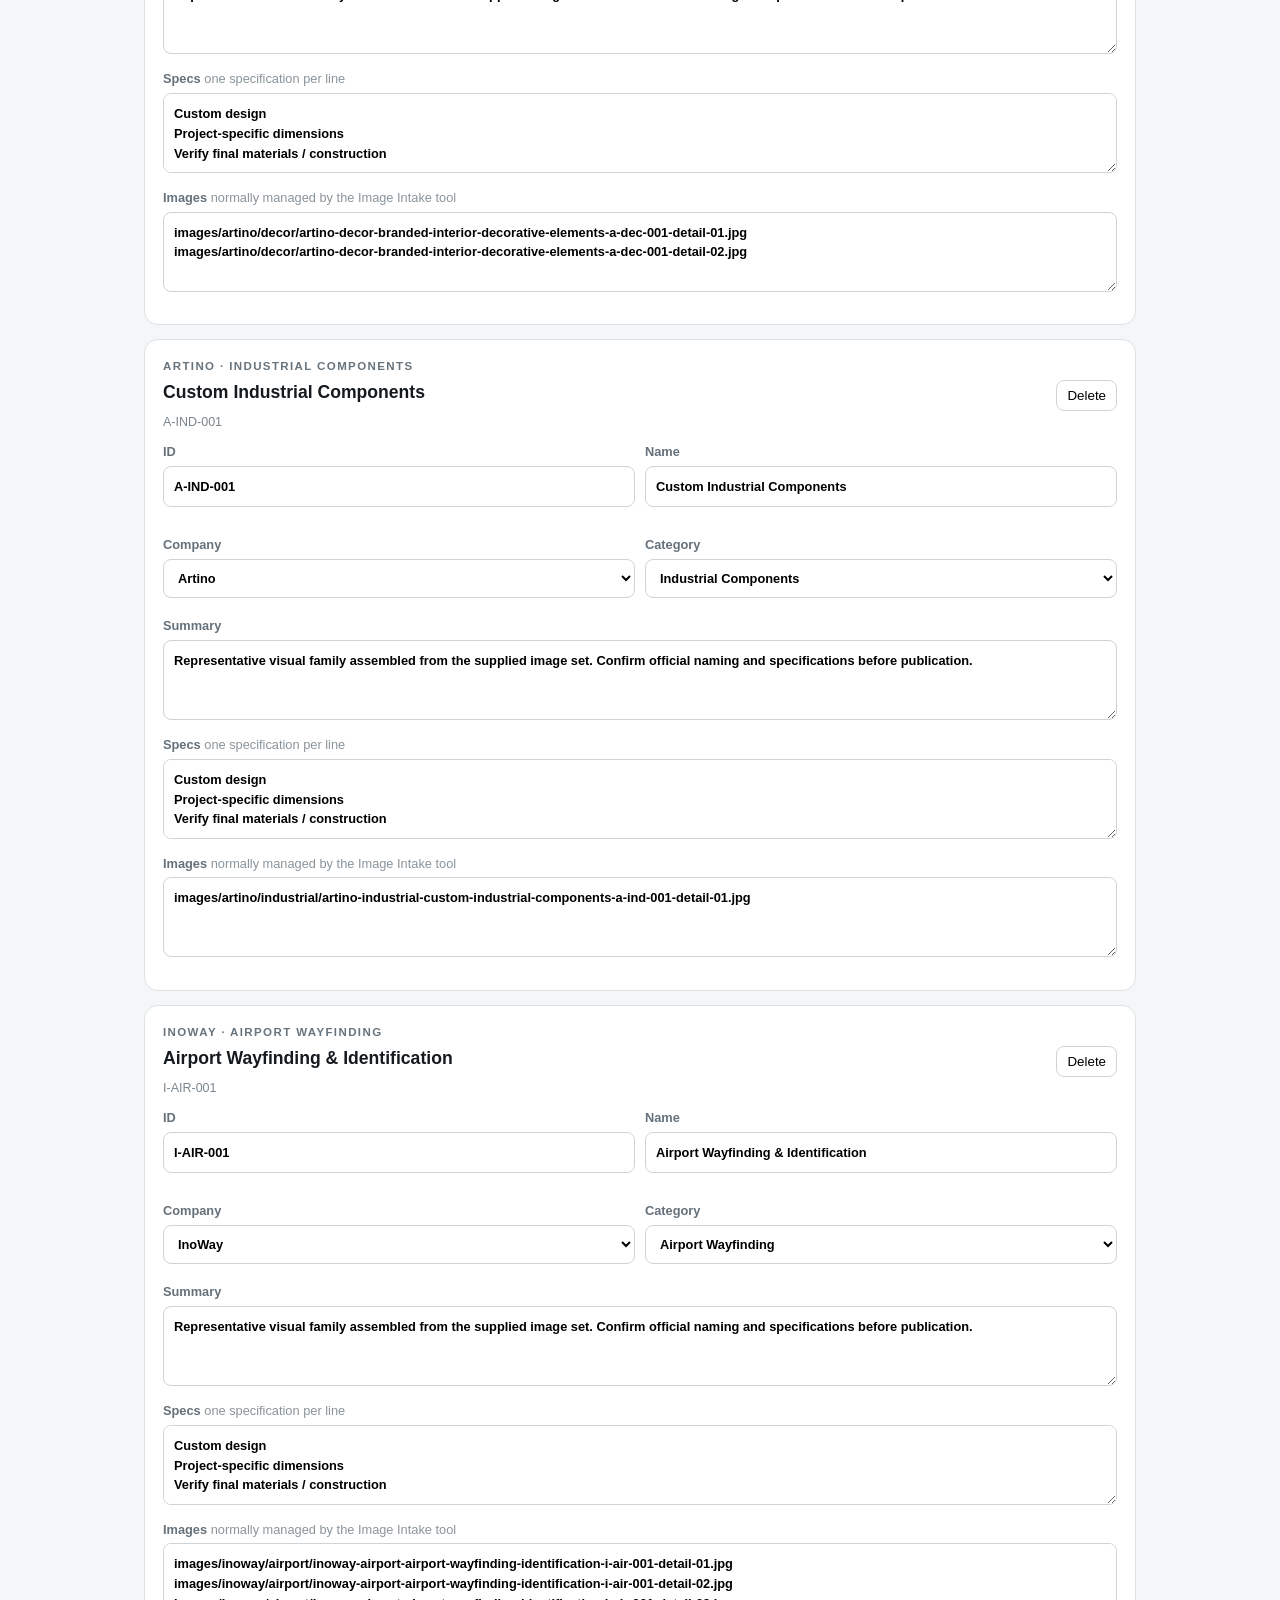
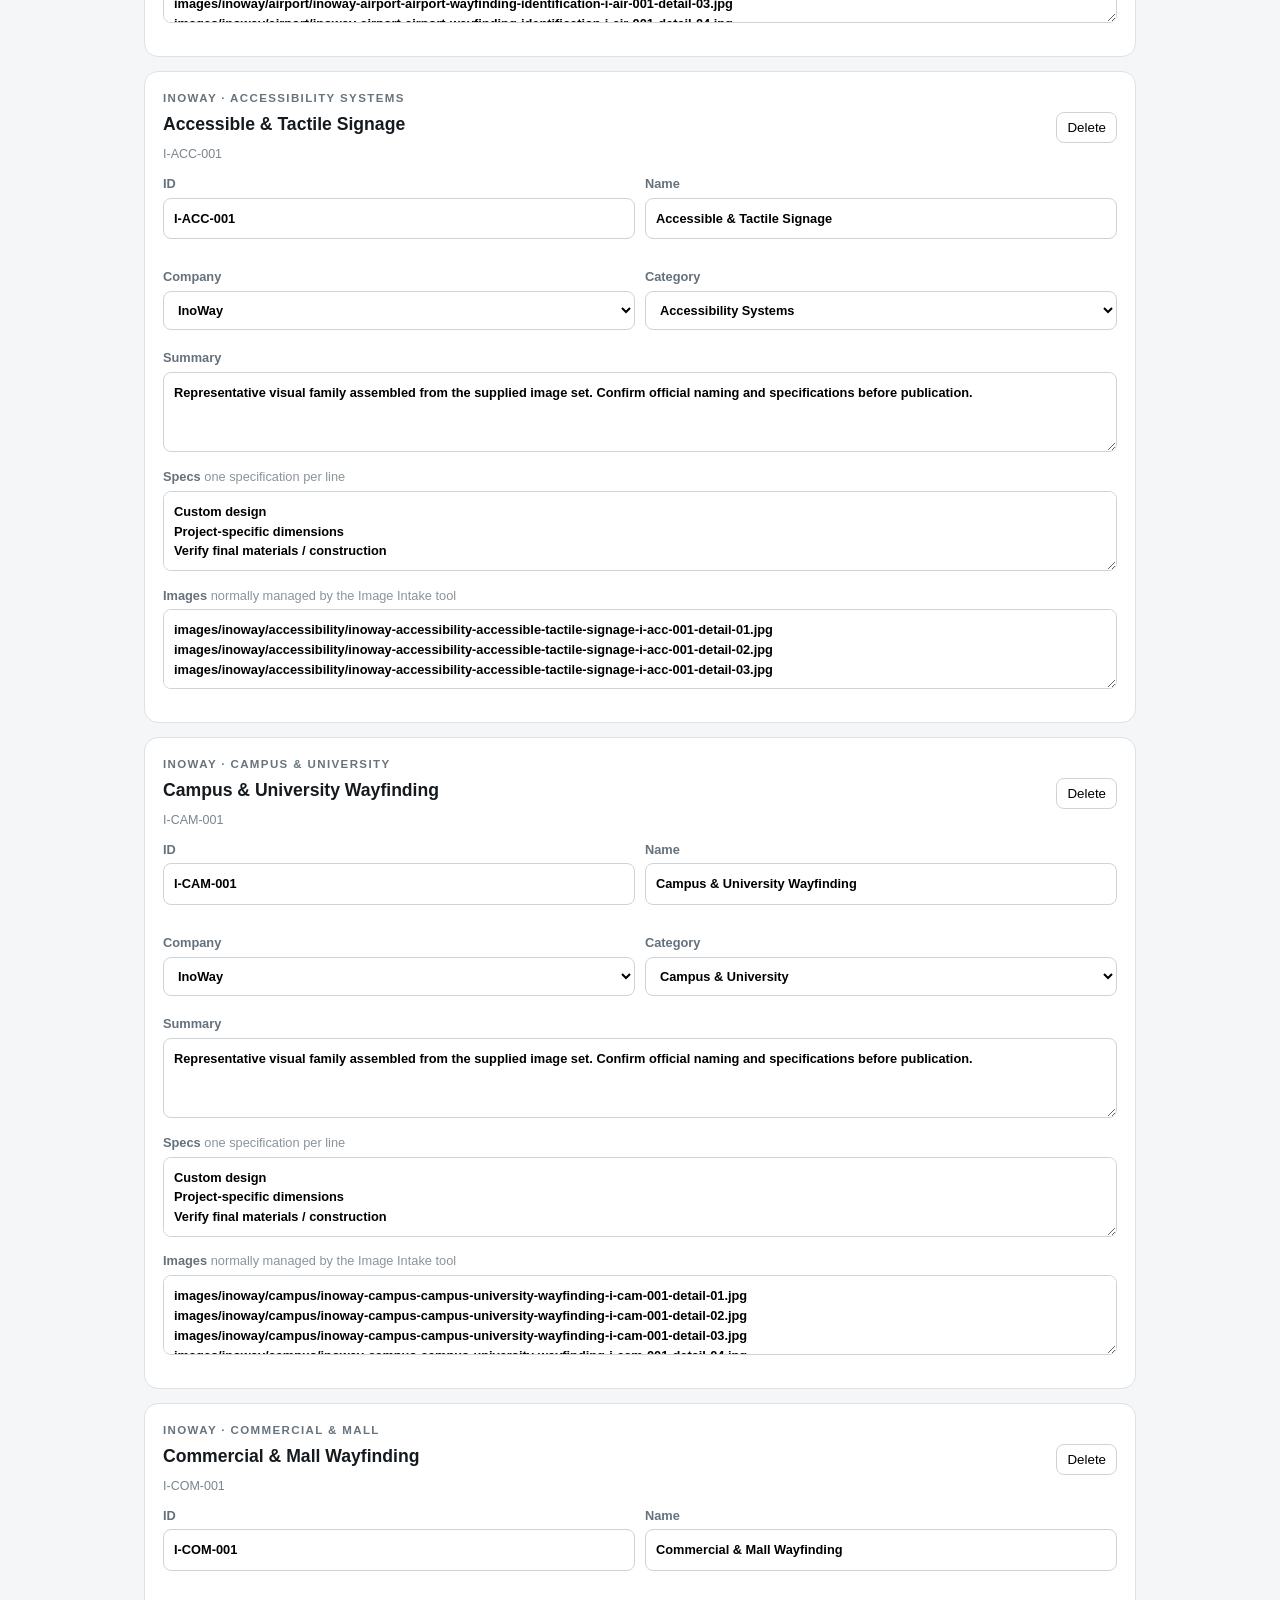
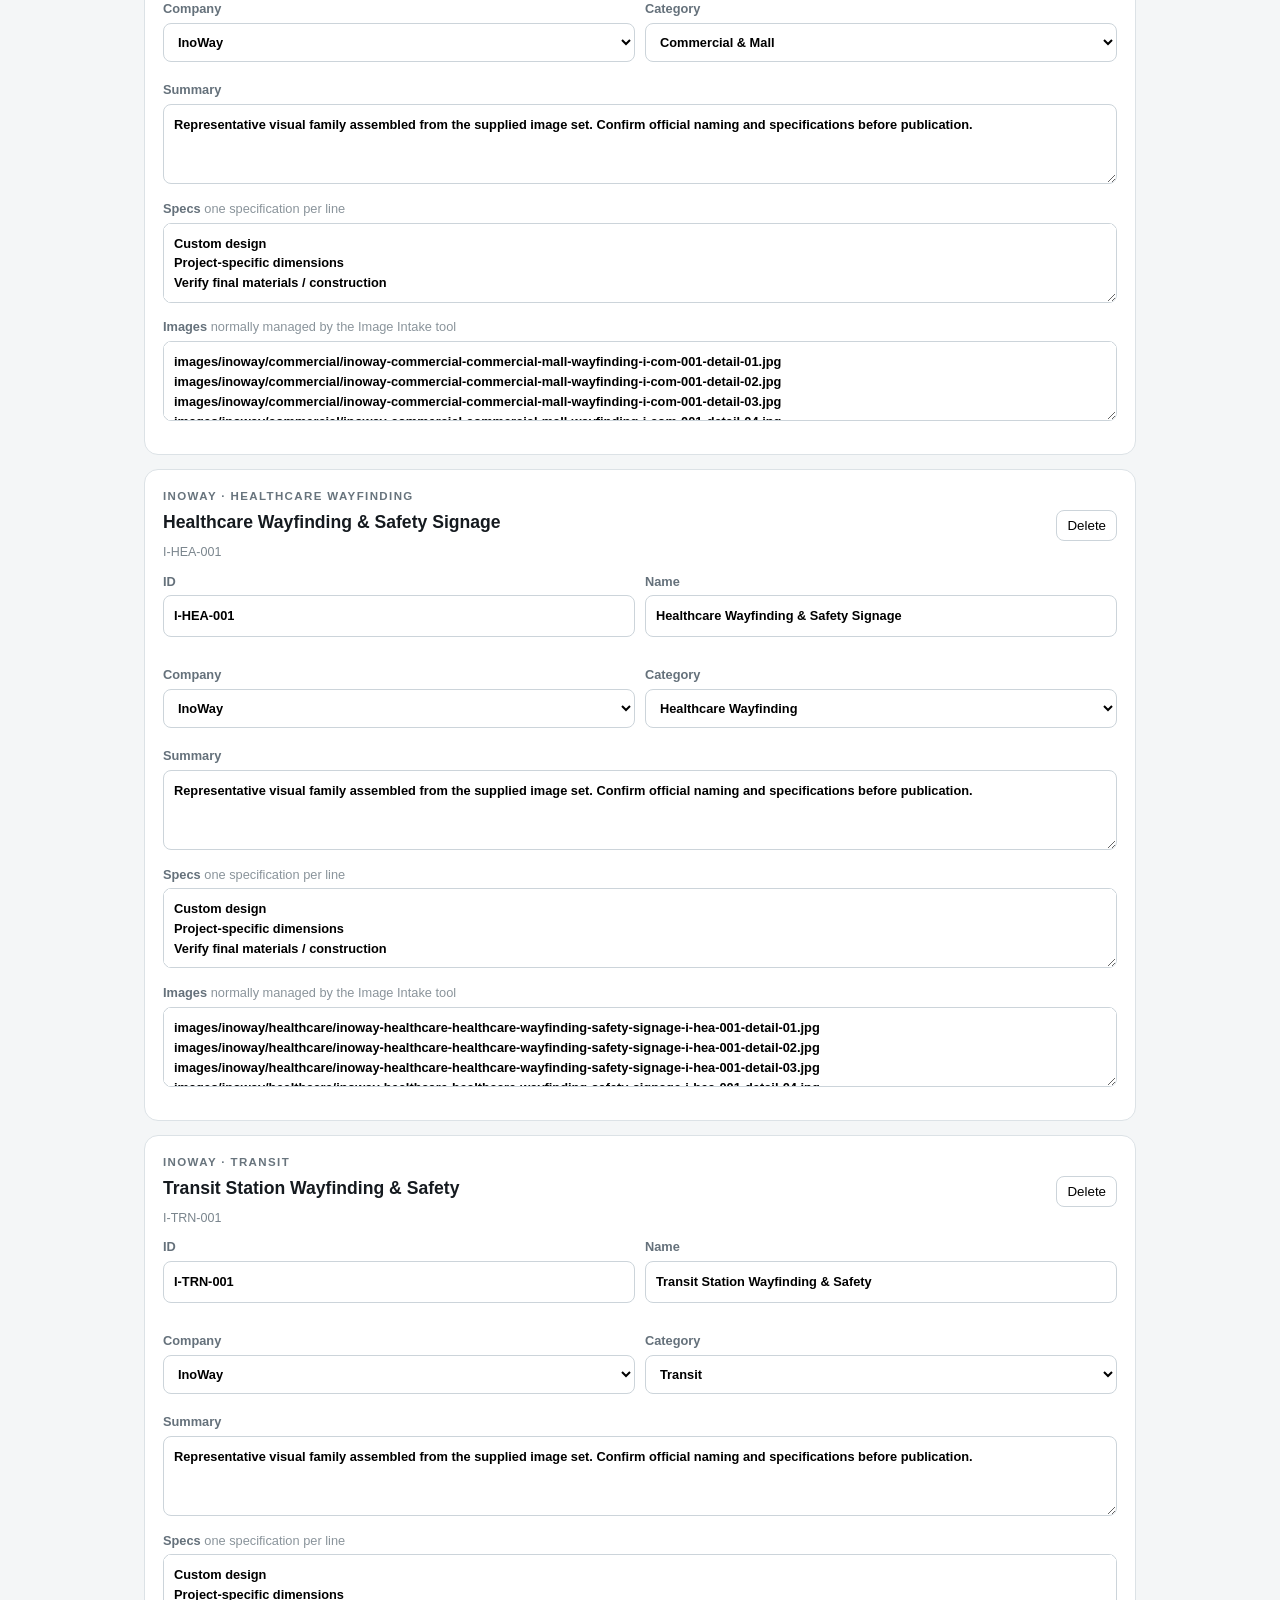
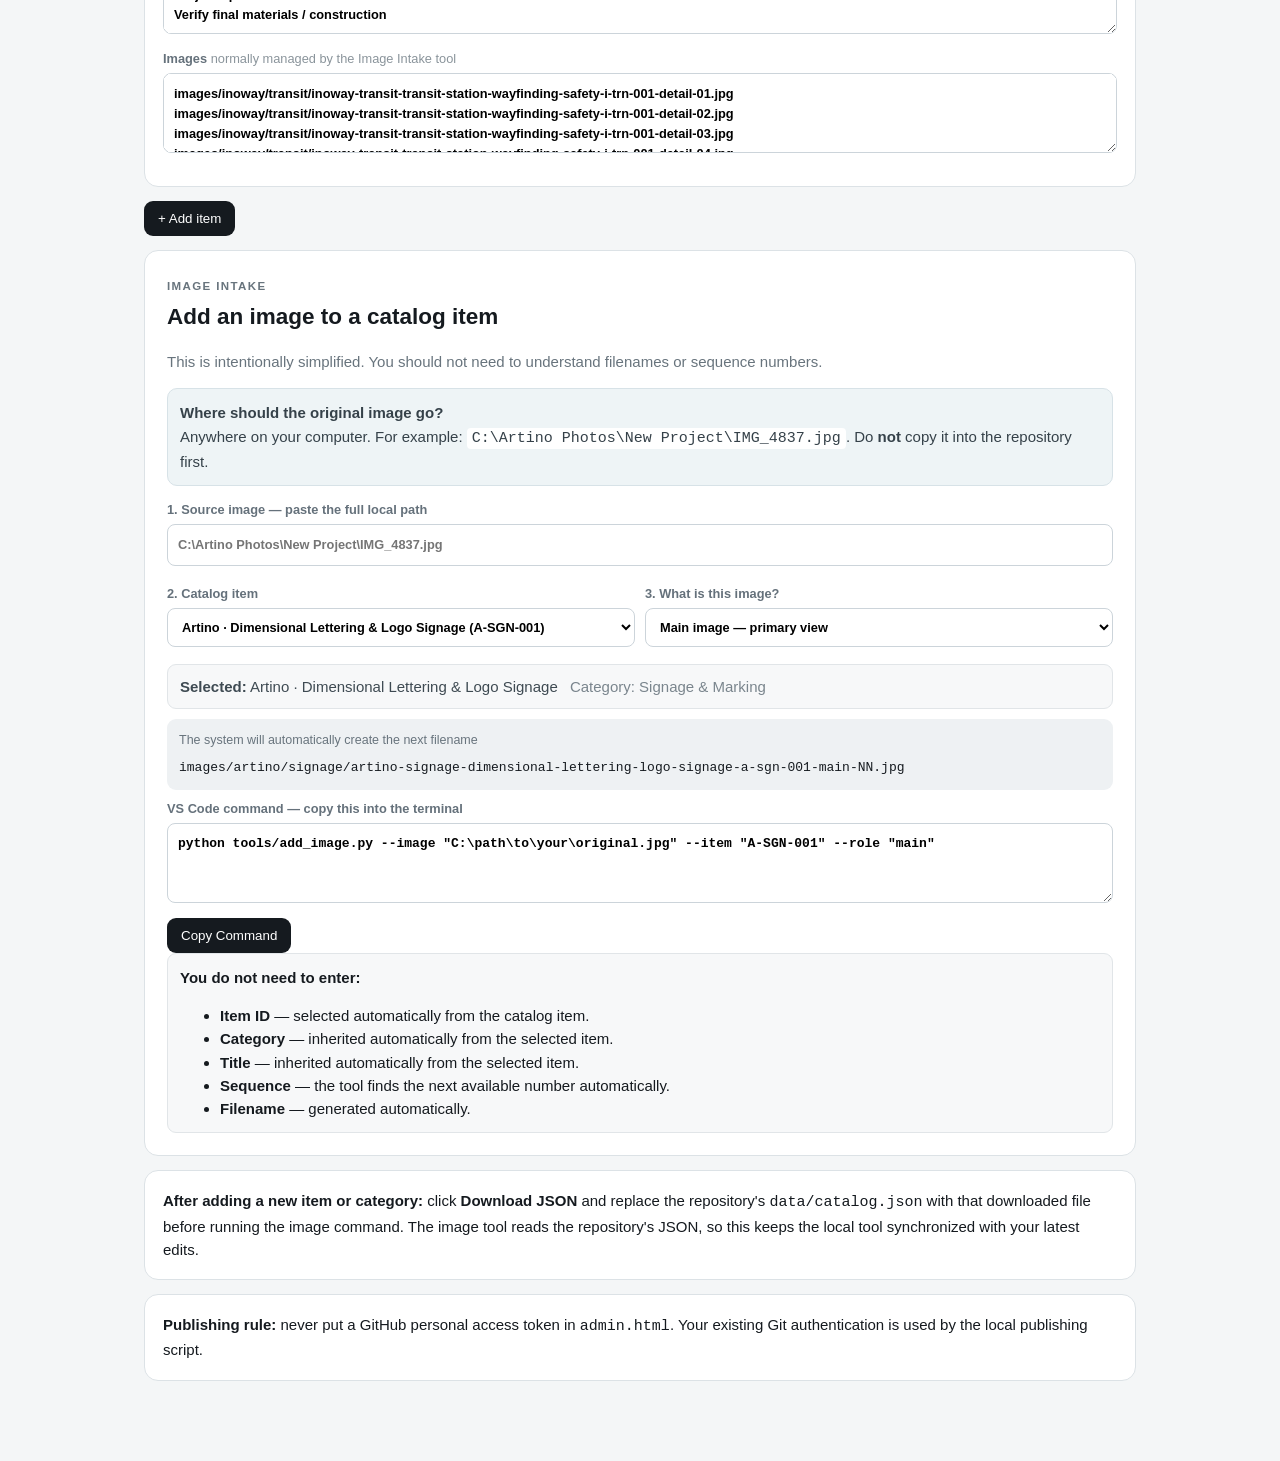
==== commit 905c38bc: "used actual data for revision" ====
--- a/admin.html
+++ b/admin.html
@@ -1,95 +1,84 @@
 <!doctype html>
 <html lang="en">
-<head>
-<meta charset="utf-8">
-<meta name="viewport" content="width=device-width,initial-scale=1,viewport-fit=cover">
-<meta name="theme-color" content="#11161b">
-<title>Artino × InoWay — Catalog Manager V3</title>
-<link rel="stylesheet" href="admin.css">
-</head>
+<head><meta charset="utf-8"><meta name="viewport" content="width=device-width,initial-scale=1"><title>Catalog Manager</title><link rel="stylesheet" href="admin.css"></head>
 <body>
-<header>
-  <div><b>ARTINO × INOWAY</b><span> / CATALOG MANAGER V3</span></div>
-  <div class="head-actions">
-    <a href="index.html">← Catalog</a>
-    <label class="import-btn">Import JSON<input id="importFile" type="file" accept=".json,application/json"></label>
-    <button id="download">Download JSON</button>
+<header><b>ARTINO × INOWAY / MANAGER</b><div><a href="index.html">← Catalog</a><label>Import JSON<input id="imp" type="file" accept=".json"></label><button id="exp">Download JSON</button></div></header>
+<main>
+<section class="hero"><div><span class="kicker">LOCAL CATALOG MANAGEMENT</span><h1>Catalog Manager</h1><p>Manage catalog records and prepare images. The image tool now uses the catalog item itself, so you do not need to know item IDs, categories, filenames or sequence numbers when adding images.</p></div><div class="flow"><span>1. Record</span><b>→</b><span>2. Image</span><b>→</b><span>3. Review</span><b>→</b><span>4. Publish</span></div></section>
+<section class="notice"><strong>Simple rule:</strong> keep your original photos wherever they already are on your computer. In the Image Intake section, paste the full local path, choose the catalog item, choose what the image is for, and copy the generated VS Code command. The tool handles the filename, folder, resizing, sequence number and catalog linking automatically.</section>
+<section class="workflow"><div><span class="step">01</span><h2>Manage records</h2><p>Create or edit products, solutions and projects. New item IDs are generated for you.</p></div><div><span class="step">02</span><h2>Choose an image</h2><p>Paste the original image's local path. You do not need to copy it into the repository.</p></div><div><span class="step">03</span><h2>Generate command</h2><p>Select the item and image role. The system automatically determines company, category, title and next sequence.</p></div><div><span class="step">04</span><h2>Review & publish</h2><p>Run the command in the VS Code terminal, review the catalog, then publish with the PowerShell script.</p></div></section>
+
+<section class="management">
+  <div class="section-head"><div><span class="kicker">CATALOG STRUCTURE</span><h2>Categories</h2><p>Use existing categories whenever possible. Add a new category here only when the current structure genuinely needs one.</p></div></div>
+  <div id="categories" class="category-list"></div>
+  <div class="add-category"><label>New category name<input id="newCatName" placeholder="e.g. Hospitality Signage"></label><label>Company<select id="newCatCompany"><option value="artino">Artino</option><option value="inoway">InoWay</option></select></label><button id="addCategory" class="primary">+ Add Category</button></div>
+</section>
+
+<h2>Catalog records</h2>
+<div class="small-help">Tip: you normally only need to edit <b>Name</b>, <b>Company</b>, <b>Category</b>, <b>Summary</b> and <b>Specs</b>. Leave the ID alone unless you have a specific reason to change it.</div>
+<div id="records"></div><button id="add" class="primary">+ Add item</button>
+
+<section class="naming">
+  <div class="section-head"><div><span class="kicker">IMAGE INTAKE</span><h2>Add an image to a catalog item</h2><p>This is intentionally simplified. You should not need to understand filenames or sequence numbers.</p></div></div>
+  <div class="callout"><strong>Where should the original image go?</strong><br>Anywhere on your computer. For example: <code>C:\Artino Photos\New Project\IMG_4837.jpg</code>. Do <b>not</b> copy it into the repository first.</div>
+  <label>1. Source image — paste the full local path<input id="sourcePath" placeholder="C:\Artino Photos\New Project\IMG_4837.jpg"></label>
+  <div class="grid two">
+    <label>2. Catalog item<select id="itemSelect"></select></label>
+    <label>3. What is this image?<select id="role"><option value="main">Main image — primary view</option><option value="detail">Detail — close-up / secondary view</option><option value="hero">Hero — wide feature image</option><option value="gallery">Gallery — additional view</option><option value="thumbnail">Thumbnail — small preview</option></select></label>
   </div>
-</header>
-<main>
-  <div class="notice">
-    <b>Portable editing:</b> this manager works from phone storage, Windows, localhost, or GitHub Pages.
-    Changes live in this browser until you export <code>catalog.json</code>. The public catalog uses an embedded copy so it also works from <code>file://</code>.
-  </div>
-  <section>
-    <div class="section-head"><div><p class="eyebrow">01 / PRODUCTS</p><h1>Products & solutions</h1></div><button id="add" class="primary">+ Add item</button></div>
-    <div id="items"></div>
-  </section>
-  <section>
-    <div class="section-head"><div><p class="eyebrow">02 / PROJECTS</p><h2>Reference projects</h2></div><button id="addProject" class="primary">+ Add project</button></div>
-    <div id="projects"></div>
-  </section>
-  <section>
-    <p class="eyebrow">03 / PUBLISH</p>
-    <h2>Publishing workflow</h2>
-    <div class="publish-grid">
-      <div><b>1. Edit</b><span>Change products, solutions and projects here.</span></div>
-      <div><b>2. Export</b><span>Download the updated <code>catalog.json</code>.</span></div>
-      <div><b>3. Update data</b><span>Replace <code>data/catalog.json</code> in the master package.</span></div>
-      <div><b>4. Rebuild</b><span>Run the included build script to update the embedded public catalog.</span></div>
-    </div>
-  </section>
+  <div class="selected-item" id="selectedItem"></div>
+  <div class="path-box"><small>The system will automatically create the next filename</small><code id="path"></code></div>
+  <label>VS Code command — copy this into the terminal<textarea id="commandOut" readonly></textarea></label>
+  <div class="command-actions"><button id="copyCommand" class="primary">Copy Command</button><span id="copyStatus"></span></div>
+  <div class="tips"><b>You do not need to enter:</b><ul><li><b>Item ID</b> — selected automatically from the catalog item.</li><li><b>Category</b> — inherited automatically from the selected item.</li><li><b>Title</b> — inherited automatically from the selected item.</li><li><b>Sequence</b> — the tool finds the next available number automatically.</li><li><b>Filename</b> — generated automatically.</li></ul></div>
+</section>
+<section class="notice"><strong>After adding a new item or category:</strong> click <b>Download JSON</b> and replace the repository's <code>data/catalog.json</code> with that downloaded file before running the image command. The image tool reads the repository's JSON, so this keeps the local tool synchronized with your latest edits.</section>
+<section class="notice"><strong>Publishing rule:</strong> never put a GitHub personal access token in <code>admin.html</code>. Your existing Git authentication is used by the local publishing script.</section>
 </main>
 <script>
-const CATALOG_DATA = {"companies":[{"id":"artino","name":"Artino","role":"Signage, acrylic fabrication & integrated production","intro":"Design, fabrication and implementation of signage, display elements, acrylic products and custom fabricated components.","accent":"manufacturing"},{"id":"inoway","name":"InoWay","role":"Wayfinding, accessibility & navigation systems","intro":"Wayfinding systems designed for clarity, accessibility and seamless navigation in complex environments.","accent":"wayfinding"}],"categories":[{"id":"artino-signage","company":"artino","name":"Signage & Marking","description":"Illuminated and non-illuminated signage, identification and marking families."},{"id":"artino-acrylic","company":"artino","name":"Acrylic Fabrication","description":"Custom acrylic products, formed parts, covers, boxes and fabricated components."},{"id":"artino-display","company":"artino","name":"Displays & Retail","description":"Stands, holders, shelf headers, retail elements and promotional displays."},{"id":"artino-decor","company":"artino","name":"Interior & Décor","description":"Fabricated interior elements and custom decorative applications."},{"id":"artino-awards","company":"artino","name":"Awards & Trophies","description":"Custom awards, trophies and recognition objects."},{"id":"artino-industrial","company":"artino","name":"Industrial Components","description":"Precision-fabricated components and custom parts."},{"id":"inoway-airport","company":"inoway","name":"Airport Wayfinding","description":"Navigation and identification systems for international and local airports."},{"id":"inoway-healthcare","company":"inoway","name":"Healthcare Wayfinding","description":"Clear, accessible navigation for hospitals, patients, visitors and staff."},{"id":"inoway-campus","company":"inoway","name":"Campus & Transit","description":"Wayfinding for universities, subway stations and large public campuses."},{"id":"inoway-public","company":"inoway","name":"Public & Commercial","description":"Wayfinding for malls, parking, emergency routes and complex public environments."},{"id":"inoway-accessibility","company":"inoway","name":"Accessibility Systems","description":"Inclusive signage and navigation principles supporting diverse users."}],"items":[{"id":"A-SIGN-001","company":"artino","category":"artino-signage","name":"Signage Systems","type":"Product Family","status":"To verify","summary":"Signage and identification solutions for buildings, facilities and commercial environments.","specs":["Illuminated / non-illuminated","Custom sizes and materials","Design → fabrication → installation"],"images":["images/artino/signage-01.jpg"]},{"id":"A-ACR-001","company":"artino","category":"artino-acrylic","name":"Custom Acrylic Fabrication","type":"Capability Family","status":"To verify","summary":"Precision acrylic fabrication for functional, decorative and branded applications.","specs":["Laser / CNC cutting","Vacuum forming","Custom fabrication"],"images":["images/artino/acrylic-01.jpg"]},{"id":"A-DSP-001","company":"artino","category":"artino-display","name":"Retail Displays & Holders","type":"Product Family","status":"To verify","summary":"Stands, holders, shelf headers and other retail display elements.","specs":["POS / retail applications","Custom dimensions","Acrylic and mixed materials"],"images":["images/artino/display-01.jpg"]},{"id":"A-DEC-001","company":"artino","category":"artino-decor","name":"Interior Décor Elements","type":"Product Family","status":"To verify","summary":"Custom fabricated elements for interior environments and branded spaces.","specs":["Bespoke design","Fabrication support","Project-based delivery"],"images":["images/artino/decor-01.jpg"]},{"id":"A-AWD-001","company":"artino","category":"artino-awards","name":"Awards & Trophies","type":"Product Family","status":"To verify","summary":"Custom recognition objects and presentation pieces.","specs":["Custom forms","Engraving / finishing","Short and medium runs"],"images":["images/artino/awards-01.jpg"]},{"id":"A-IND-001","company":"artino","category":"artino-industrial","name":"Industrial Components","type":"Product Family","status":"To verify","summary":"Fabricated custom parts for industrial and technical applications.","specs":["Digital cutting","CNC / laser processes","Prototype to production"],"images":["images/artino/industrial-01.jpg"]},{"id":"I-AIR-001","company":"inoway","category":"inoway-airport","name":"Airport Wayfinding System","type":"Solution Family","status":"To verify","summary":"Integrated wayfinding for gates, terminals, facilities and passenger journeys.","specs":["Multilingual planning","Identification + direction","Accessibility-aware design"],"images":["images/inoway/airport-01.jpg"]},{"id":"I-HEA-001","company":"inoway","category":"inoway-healthcare","name":"Hospital Wayfinding System","type":"Solution Family","status":"To verify","summary":"Navigation designed around patients, visitors, staff and complex clinical environments.","specs":["Zone / department identification","Accessible communication","Consistent sign hierarchy"],"images":["images/inoway/hospital-01.jpg"]},{"id":"I-CAM-001","company":"inoway","category":"inoway-campus","name":"Campus & Transit Wayfinding","type":"Solution Family","status":"To verify","summary":"Navigation systems for universities, stations and large campuses.","specs":["Pedestrian navigation","Destination identification","System-wide consistency"],"images":["images/inoway/campus-01.jpg"]},{"id":"I-PUB-001","company":"inoway","category":"inoway-public","name":"Public & Commercial Wayfinding","type":"Solution Family","status":"To verify","summary":"Clear navigation for malls, parking and other high-traffic public environments.","specs":["Arrival → circulation → destination","Rules / information signage","High-volume environments"],"images":["images/inoway/public-01.jpg"]},{"id":"I-ACC-001","company":"inoway","category":"inoway-accessibility","name":"Accessible Signage & Navigation","type":"Solution Family","status":"To verify","summary":"Inclusive navigation principles for people with varied sensory, cognitive and mobility needs.","specs":["Universal design approach","Tactile / visual considerations","Clear information hierarchy"],"images":["images/inoway/accessibility-01.jpg"]}],"projects":[{"id":"P-001","company":"artino","name":"Airport City Wayfinding Project","client":"Imam Khomeini Airport City","status":"Verified reference","summary":"Manufacture and installation of wayfinding signs, updated using globally gathered standards.","images":["images/projects/project-01.jpg"],"tags":["airport","wayfinding","installation"]},{"id":"P-002","company":"artino","name":"Retail Display Program","client":"HyperMe","status":"Verified reference","summary":"Shelves, store signs, stands and shelf lighting.","images":["images/projects/project-02.jpg"],"tags":["retail","display","fabrication"]},{"id":"P-003","company":"artino","name":"Packaging & Display Elements","client":"Cookie Box","status":"Verified reference","summary":"Boxes, shelves and trays designed around lightweight, isolated and washable applications.","images":["images/projects/project-03.jpg"],"tags":["boxes","trays","retail"]}],"settings":{"title":"ARTINO × INOWAY","subtitle":"Master Product & Solutions Catalog","edition":"Master Build 02","language":"English","note":"Master catalog — verify item-level specifications, dates, standards and project details before external publication."}};
-let data = structuredClone(CATALOG_DATA);
+const D={"version":"4.1","settings":{"title":"ARTINO × INOWAY","subtitle":"Master Product & Solutions Catalog","edition":"V4.1 — Asset-linked build","note":"Working catalog. Verify official names, specifications, project details and publication permissions before external use."},"companies":[{"id":"artino","name":"Artino","role":"Signage, acrylic fabrication & integrated production","intro":"Signage, acrylic fabrication, display, décor, awards and custom fabricated components."},{"id":"inoway","name":"InoWay","role":"Wayfinding, accessibility & navigation systems","intro":"Wayfinding systems for airports, healthcare, campuses, transit and public environments."}],"categories":[{"id":"artino-signage","company":"artino","name":"Signage & Marking","description":"Signage & Marking solution/product family."},{"id":"artino-acrylic","company":"artino","name":"Acrylic Fabrication","description":"Acrylic Fabrication solution/product family."},{"id":"artino-displays","company":"artino","name":"Displays & Retail","description":"Displays & Retail solution/product family."},{"id":"artino-awards","company":"artino","name":"Awards & Trophies","description":"Awards & Trophies solution/product family."},{"id":"artino-decor","company":"artino","name":"Interior & Décor","description":"Interior & Décor solution/product family."},{"id":"artino-industrial","company":"artino","name":"Industrial Components","description":"Industrial Components solution/product family."},{"id":"inoway-airport","company":"inoway","name":"Airport Wayfinding","description":"Airport Wayfinding solution/product family."},{"id":"inoway-accessibility","company":"inoway","name":"Accessibility Systems","description":"Accessibility Systems solution/product family."},{"id":"inoway-campus","company":"inoway","name":"Campus & University","description":"Campus & University solution/product family."},{"id":"inoway-commercial","company":"inoway","name":"Commercial & Mall","description":"Commercial & Mall solution/product family."},{"id":"inoway-healthcare","company":"inoway","name":"Healthcare Wayfinding","description":"Healthcare Wayfinding solution/product family."},{"id":"inoway-transit","company":"inoway","name":"Transit","description":"Transit solution/product family."}],"items":[{"id":"A-SGN-001","company":"artino","category":"artino-signage","name":"Dimensional Lettering & Logo Signage","type":"Product Family","status":"Working title — verify","summary":"Representative visual family assembled from the supplied image set. Confirm official naming and specifications before publication.","specs":["Custom design","Project-specific dimensions","Verify final materials / construction"],"images":["images/artino/signage/artino-signage-dimensional-lettering-logo-signage-a-sgn-001-detail-01.jpg","images/artino/signage/artino-signage-dimensional-lettering-logo-signage-a-sgn-001-detail-02.jpg","images/artino/signage/artino-signage-dimensional-lettering-logo-signage-a-sgn-001-detail-03.jpg"]},{"id":"A-ACR-001","company":"artino","category":"artino-acrylic","name":"Custom Acrylic Boxes & Display Forms","type":"Product Family","status":"Working title — verify","summary":"Representative visual family assembled from the supplied image set. Confirm official naming and specifications before publication.","specs":["Custom design","Project-specific dimensions","Verify final materials / construction"],"images":["images/artino/acrylic/artino-acrylic-custom-acrylic-boxes-display-forms-a-acr-001-detail-01.jpg","images/artino/acrylic/artino-acrylic-custom-acrylic-boxes-display-forms-a-acr-001-detail-02.jpg","images/artino/acrylic/artino-acrylic-custom-acrylic-boxes-display-forms-a-acr-001-detail-03.jpg"]},{"id":"A-DSP-001","company":"artino","category":"artino-displays","name":"Retail Shelf Displays & Headers","type":"Product Family","status":"Working title — verify","summary":"Representative visual family assembled from the supplied image set. Confirm official naming and specifications before publication.","specs":["Custom design","Project-specific dimensions","Verify final materials / construction"],"images":["images/artino/displays/artino-displays-retail-shelf-displays-headers-a-dsp-001-detail-01.jpg","images/artino/displays/artino-displays-retail-shelf-displays-headers-a-dsp-001-detail-02.jpg","images/artino/displays/artino-displays-retail-shelf-displays-headers-a-dsp-001-detail-03.jpg","images/artino/displays/artino-displays-retail-shelf-displays-headers-a-dsp-001-detail-04.jpg","images/artino/displays/artino-displays-retail-shelf-displays-headers-a-dsp-001-detail-05.jpg"]},{"id":"A-AWD-001","company":"artino","category":"artino-awards","name":"Custom Awards & Trophies","type":"Product Family","status":"Working title — verify","summary":"Representative visual family assembled from the supplied image set. Confirm official naming and specifications before publication.","specs":["Custom design","Project-specific dimensions","Verify final materials / construction"],"images":["images/artino/awards/artino-awards-custom-awards-trophies-a-awd-001-detail-01.jpg","images/artino/awards/artino-awards-custom-awards-trophies-a-awd-001-detail-02.jpg","images/artino/awards/artino-awards-custom-awards-trophies-a-awd-001-detail-03.jpg","images/artino/awards/artino-awards-custom-awards-trophies-a-awd-001-detail-04.jpg"]},{"id":"A-DEC-001","company":"artino","category":"artino-decor","name":"Branded Interior & Decorative Elements","type":"Product Family","status":"Working title — verify","summary":"Representative visual family assembled from the supplied image set. Confirm official naming and specifications before publication.","specs":["Custom design","Project-specific dimensions","Verify final materials / construction"],"images":["images/artino/decor/artino-decor-branded-interior-decorative-elements-a-dec-001-detail-01.jpg","images/artino/decor/artino-decor-branded-interior-decorative-elements-a-dec-001-detail-02.jpg"]},{"id":"A-IND-001","company":"artino","category":"artino-industrial","name":"Custom Industrial Components","type":"Product Family","status":"Working title — verify","summary":"Representative visual family assembled from the supplied image set. Confirm official naming and specifications before publication.","specs":["Custom design","Project-specific dimensions","Verify final materials / construction"],"images":["images/artino/industrial/artino-industrial-custom-industrial-components-a-ind-001-detail-01.jpg"]},{"id":"I-AIR-001","company":"inoway","category":"inoway-airport","name":"Airport Wayfinding & Identification","type":"Solution Family","status":"Working title — verify","summary":"Representative visual family assembled from the supplied image set. Confirm official naming and specifications before publication.","specs":["Custom design","Project-specific dimensions","Verify final materials / construction"],"images":["images/inoway/airport/inoway-airport-airport-wayfinding-identification-i-air-001-detail-01.jpg","images/inoway/airport/inoway-airport-airport-wayfinding-identification-i-air-001-detail-02.jpg","images/inoway/airport/inoway-airport-airport-wayfinding-identification-i-air-001-detail-03.jpg","images/inoway/airport/inoway-airport-airport-wayfinding-identification-i-air-001-detail-04.jpg","images/inoway/airport/inoway-airport-airport-wayfinding-identification-i-air-001-detail-05.jpg","images/inoway/airport/inoway-airport-airport-wayfinding-identification-i-air-001-detail-06.jpg","images/inoway/airport/inoway-airport-airport-wayfinding-identification-i-air-001-detail-07.jpg"]},{"id":"I-ACC-001","company":"inoway","category":"inoway-accessibility","name":"Accessible & Tactile Signage","type":"Solution Family","status":"Working title — verify","summary":"Representative visual family assembled from the supplied image set. Confirm official naming and specifications before publication.","specs":["Custom design","Project-specific dimensions","Verify final materials / construction"],"images":["images/inoway/accessibility/inoway-accessibility-accessible-tactile-signage-i-acc-001-detail-01.jpg","images/inoway/accessibility/inoway-accessibility-accessible-tactile-signage-i-acc-001-detail-02.jpg","images/inoway/accessibility/inoway-accessibility-accessible-tactile-signage-i-acc-001-detail-03.jpg"]},{"id":"I-CAM-001","company":"inoway","category":"inoway-campus","name":"Campus & University Wayfinding","type":"Solution Family","status":"Working title — verify","summary":"Representative visual family assembled from the supplied image set. Confirm official naming and specifications before publication.","specs":["Custom design","Project-specific dimensions","Verify final materials / construction"],"images":["images/inoway/campus/inoway-campus-campus-university-wayfinding-i-cam-001-detail-01.jpg","images/inoway/campus/inoway-campus-campus-university-wayfinding-i-cam-001-detail-02.jpg","images/inoway/campus/inoway-campus-campus-university-wayfinding-i-cam-001-detail-03.jpg","images/inoway/campus/inoway-campus-campus-university-wayfinding-i-cam-001-detail-04.jpg"]},{"id":"I-COM-001","company":"inoway","category":"inoway-commercial","name":"Commercial & Mall Wayfinding","type":"Solution Family","status":"Working title — verify","summary":"Representative visual family assembled from the supplied image set. Confirm official naming and specifications before publication.","specs":["Custom design","Project-specific dimensions","Verify final materials / construction"],"images":["images/inoway/commercial/inoway-commercial-commercial-mall-wayfinding-i-com-001-detail-01.jpg","images/inoway/commercial/inoway-commercial-commercial-mall-wayfinding-i-com-001-detail-02.jpg","images/inoway/commercial/inoway-commercial-commercial-mall-wayfinding-i-com-001-detail-03.jpg","images/inoway/commercial/inoway-commercial-commercial-mall-wayfinding-i-com-001-detail-04.jpg"]},{"id":"I-HEA-001","company":"inoway","category":"inoway-healthcare","name":"Healthcare Wayfinding & Safety Signage","type":"Solution Family","status":"Working title — verify","summary":"Representative visual family assembled from the supplied image set. Confirm official naming and specifications before publication.","specs":["Custom design","Project-specific dimensions","Verify final materials / construction"],"images":["images/inoway/healthcare/inoway-healthcare-healthcare-wayfinding-safety-signage-i-hea-001-detail-01.jpg","images/inoway/healthcare/inoway-healthcare-healthcare-wayfinding-safety-signage-i-hea-001-detail-02.jpg","images/inoway/healthcare/inoway-healthcare-healthcare-wayfinding-safety-signage-i-hea-001-detail-03.jpg","images/inoway/healthcare/inoway-healthcare-healthcare-wayfinding-safety-signage-i-hea-001-detail-04.jpg","images/inoway/healthcare/inoway-healthcare-healthcare-wayfinding-safety-signage-i-hea-001-detail-05.jpg"]},{"id":"I-TRN-001","company":"inoway","category":"inoway-transit","name":"Transit Station Wayfinding & Safety","type":"Solution Family","status":"Working title — verify","summary":"Representative visual family assembled from the supplied image set. Confirm official naming and specifications before publication.","specs":["Custom design","Project-specific dimensions","Verify final materials / construction"],"images":["images/inoway/transit/inoway-transit-transit-station-wayfinding-safety-i-trn-001-detail-01.jpg","images/inoway/transit/inoway-transit-transit-station-wayfinding-safety-i-trn-001-detail-02.jpg","images/inoway/transit/inoway-transit-transit-station-wayfinding-safety-i-trn-001-detail-03.jpg","images/inoway/transit/inoway-transit-transit-station-wayfinding-safety-i-trn-001-detail-04.jpg"]}],"projects":[{"id":"P-IKAC-001","company":"artino","name":"Airport City Wayfinding","client":"Imam Khomeini Airport City","status":"Reference — verify","summary":"Airport-city wayfinding and related visual references.","images":["images/projects/project-airport-city-wayfinding-p-ikac-001-01.jpg","images/projects/project-airport-city-wayfinding-p-ikac-001-02.jpg"],"tags":["project","reference"]},{"id":"P-HYP-001","company":"artino","name":"HyperMe Retail Display Program","client":"HyperMe","status":"Reference — verify","summary":"Retail display, shelving and store-signage reference.","images":["images/projects/project-hyperme-retail-display-program-p-hyp-001-01.jpg"],"tags":["project","reference"]},{"id":"P-CBX-001","company":"artino","name":"Cookie Box Display & Packaging","client":"Cookie Box","status":"Reference — verify","summary":"Boxes, shelves and trays reference.","images":["images/projects/project-cookie-box-display-packaging-p-cbx-001-01.jpg"],"tags":["project","reference"]},{"id":"P-KSK-001","company":"artino","name":"Wayfinding Kiosk / Interactive Reference","client":"Reference","status":"Reference — verify","summary":"Interactive wayfinding interface reference supplied in the image set.","images":["images/projects/project-wayfinding-kiosk-interactive-reference-p-ksk-001-01.jpg"],"tags":["project","reference"]}]};
+let data=JSON.parse(JSON.stringify(D));
 const $=s=>document.querySelector(s);
 const esc=v=>String(v??"").replace(/[&<>"']/g,c=>({"&":"&amp;","<":"&lt;",">":"&gt;",'"':"&quot;","'":"&#39;"}[c]));
-function editor(x,i,project){
-  return '<div class="editor" data-i="'+i+'" data-project="'+project+'">'+
-  '<div class="item-title"><h3>'+esc(x.name||"New item")+'</h3><button class="danger delete">Delete</button></div>'+
-  '<div class="row"><div class="field"><label>ID</label><input data-k="id" value="'+esc(x.id)+'"></div><div class="field"><label>Name</label><input data-k="name" value="'+esc(x.name)+'"></div></div>'+
-  '<div class="row"><div class="field"><label>Company</label><select data-k="company"><option value="artino" '+(x.company==="artino"?"selected":"")+'>Artino</option><option value="inoway" '+(x.company==="inoway"?"selected":"")+'>InoWay</option></select></div><div class="field"><label>Status</label><input data-k="status" value="'+esc(x.status||"To verify")+'"></div></div>'+
-  (project?'<div class="field"><label>Client</label><input data-k="client" value="'+esc(x.client||"")+'"></div>':'<div class="row"><div class="field"><label>Category ID</label><input data-k="category" value="'+esc(x.category||"")+'"></div><div class="field"><label>Type</label><input data-k="type" value="'+esc(x.type||"Product Family")+'"></div></div>')+
-  '<div class="field"><label>Summary</label><textarea data-k="summary">'+esc(x.summary||"")+'</textarea></div>'+
-  '<div class="field"><label>Images — one relative path per line</label><textarea data-k="images">'+esc((x.images||[]).join("\n"))+'</textarea></div>'+
-  (project?'<div class="field"><label>Tags — one per line</label><textarea data-k="tags">'+esc((x.tags||[]).join("\n"))+'</textarea></div>':'<div class="field"><label>Specs — one per line</label><textarea data-k="specs">'+esc((x.specs||[]).join("\n"))+'</textarea></div>')+
-  '</div>';
+const slug=v=>String(v||"").toLowerCase().replace(/[^a-z0-9]+/g,"-").replace(/^-|-$/g,"");
+function companyName(id){return id==="inoway"?"InoWay":"Artino"}
+function categoryById(id){return data.categories.find(c=>c.id===id)}
+function nextItemId(company,categoryId){const prefix=company==="inoway"?"I":"A";const cat=(categoryId||"").split("-").pop()||"GEN";let max=0;data.items.forEach(x=>{if(x.company!==company)return;const m=String(x.id||"").match(new RegExp("^"+prefix+"-"+cat+"-(\\d+)$","i"));if(m)max=Math.max(max,Number(m[1]))});return `${prefix}-${cat}-${String(max+1).padStart(3,"0")}`}
+function sync(){document.querySelectorAll(".editor").forEach(e=>{const i=+e.querySelector(".del").dataset.i;const x=data.items[i];e.querySelectorAll("[data-k]").forEach(f=>{const k=f.dataset.k;x[k]=["images","specs"].includes(k)?f.value.split("\n").map(s=>s.trim()).filter(Boolean):f.value})})}
+function categoryOptions(company,selected){return data.categories.filter(c=>c.company===company).map(c=>`<option value="${esc(c.id)}" ${c.id===selected?"selected":""}>${esc(c.name)}</option>`).join("")}
+function render(){
+  sync();
+  $("#records").innerHTML=data.items.map((x,i)=>`<article class="editor"><div class="head"><div><div class="eyebrow">${esc(companyName(x.company))} · ${esc(categoryById(x.category)?.name||x.category||"Uncategorized")}</div><h3>${esc(x.name)}</h3><small>${esc(x.id)}</small></div><button class="del" data-i="${i}">Delete</button></div><div class="grid"><label>ID<input data-k="id" value="${esc(x.id)}"></label><label>Name<input data-k="name" value="${esc(x.name)}"></label><label>Company<select data-k="company"><option value="artino" ${x.company==="artino"?"selected":""}>Artino</option><option value="inoway" ${x.company==="inoway"?"selected":""}>InoWay</option></select></label><label>Category<select data-k="category">${categoryOptions(x.company,x.category)}</select></label></div><label>Summary<textarea data-k="summary">${esc(x.summary)}</textarea></label><label>Specs <span class="field-hint">one specification per line</span><textarea data-k="specs">${esc((x.specs||[]).join("\n"))}</textarea></label><label>Images <span class="field-hint">normally managed by the Image Intake tool</span><textarea data-k="images">${esc((x.images||[]).join("\n"))}</textarea></label></article>`).join("");
+  renderCategories(); renderItemSelect();
 }
-function render(){
-  $("#items").innerHTML=data.items.map((x,i)=>editor(x,i,false)).join("");
-  $("#projects").innerHTML=data.projects.map((x,i)=>editor(x,i,true)).join("");
+function renderCategories(){
+  $("#categories").innerHTML=data.categories.map(c=>`<div class="category-row"><div><b>${esc(companyName(c.company))}</b><span>${esc(c.name)}</span><code>${esc(c.id)}</code></div><button class="remove-cat" data-id="${esc(c.id)}">Remove</button></div>`).join("")||'<p class="muted">No categories yet.</p>';
 }
-function sync(){
-  document.querySelectorAll(".editor").forEach(el=>{
-    const i=+el.dataset.i, p=el.dataset.project==="true", obj=p?data.projects[i]:data.items[i];
-    el.querySelectorAll("[data-k]").forEach(f=>{
-      const k=f.dataset.k;
-      obj[k]=["images","specs","tags"].includes(k)?f.value.split("\n").map(s=>s.trim()).filter(Boolean):f.value;
-    });
-  });
+function renderItemSelect(){
+  const current=$("#itemSelect").value;
+  $("#itemSelect").innerHTML=data.items.map(x=>`<option value="${esc(x.id)}">${esc(companyName(x.company))} · ${esc(x.name)} (${esc(x.id)})</option>`).join("");
+  if(data.items.some(x=>x.id===current))$("#itemSelect").value=current;
+  updateImagePreview();
 }
-document.addEventListener("input",e=>{if(e.target.closest(".editor"))sync();});
-document.addEventListener("click",e=>{
-  const b=e.target.closest(".delete");
-  if(!b)return;
-  const el=b.closest(".editor"),i=+el.dataset.i,p=el.dataset.project==="true";
-  (p?data.projects:data.items).splice(i,1);render();
-});
-$("#add").onclick=()=>{sync();data.items.push({id:"NEW-"+Date.now(),company:"artino",category:"artino-signage",name:"New Product / Solution",type:"Product Family",status:"To verify",summary:"Add description.",specs:["Add specification"],images:["images/products/new-item.jpg"]});render();};
-$("#addProject").onclick=()=>{sync();data.projects.push({id:"NEW-P-"+Date.now(),company:"artino",name:"New Project",client:"Client / Project",status:"To verify",summary:"Add project description.",images:["images/projects/new-project.jpg"],tags:["tag"]});render();};
-$("#download").onclick=()=>{
-  sync();
-  const blob=new Blob([JSON.stringify(data,null,2)],{type:"application/json"});
-  const a=document.createElement("a");a.href=URL.createObjectURL(blob);a.download="catalog.json";a.click();
-  setTimeout(()=>URL.revokeObjectURL(a.href),1000);
-};
-$("#importFile").addEventListener("change",e=>{
-  const file=e.target.files[0];if(!file)return;
-  const r=new FileReader();
-  r.onload=()=>{try{data=JSON.parse(r.result);render();}catch(err){alert("Invalid catalog JSON.");}};
-  r.readAsText(file);
-});
+function selectedItem(){return data.items.find(x=>x.id===$("#itemSelect").value)||data.items[0]}
+function updateImagePreview(){
+  const x=selectedItem(); if(!x)return;
+  const c=categoryById(x.category); const role=$("#role").value||"detail";
+  const folder=slug((c?.id||x.category||"general").replace(/^artino-|^inoway-/i,""));
+  const company=slug(x.company); const filename=`${company}-${folder}-${slug(x.name)}-${slug(x.id)}-${slug(role)}-NN.jpg`;
+  $("#path").textContent=`images/${company}/${folder}/${filename}`;
+  $("#selectedItem").innerHTML=`<b>Selected:</b> ${esc(companyName(x.company))} · ${esc(x.name)} <span>Category: ${esc(c?.name||x.category||"—")}</span>`;
+  const source=$("#sourcePath").value.trim()||"C:\\path\\to\\your\\original.jpg";
+  $("#commandOut").value=`python tools/add_image.py --image "${source}" --item "${x.id}" --role "${role}"`;
+}
+document.addEventListener("input",e=>{if(e.target.closest(".editor")){sync();renderItemSelect();}if(e.target.id==="sourcePath")updateImagePreview()});
+document.addEventListener("change",e=>{if(e.target.matches('[data-k="company"]')){const ed=e.target.closest('.editor');const cat=ed.querySelector('[data-k="category"]');const company=e.target.value;const first=data.categories.find(c=>c.company===company);if(first)cat.value=first.id;sync();render();return;}if(e.target.matches('[data-k="category"]')){sync();render();return;}if(e.target.id==="itemSelect"||e.target.id==="role")updateImagePreview()});
+document.addEventListener("click",e=>{const b=e.target.closest(".del");if(b){sync();if(confirm("Delete this catalog item? Its existing image files will not be deleted.")){data.items.splice(+b.dataset.i,1);render()}}const r=e.target.closest(".remove-cat");if(r){sync();const id=r.dataset.id;const used=data.items.some(x=>x.category===id);if(used){alert("This category is still used by a catalog item. Move those items to another category first.");return}if(confirm("Remove this category?")){data.categories=data.categories.filter(c=>c.id!==id);render()}}});
+$("#add").onclick=()=>{sync();const company="artino",category=data.categories.find(c=>c.company===company)?.id||"artino-general";data.items.push({id:nextItemId(company,category),company,category,name:"New Product / Solution",type:"Product Family",status:"Draft",summary:"Add verified description.",specs:[],images:[]});render();document.querySelector(".editor:last-of-type")?.scrollIntoView({behavior:"smooth",block:"center"})};
+$("#addCategory").onclick=()=>{sync();const name=$("#newCatName").value.trim(),company=$("#newCatCompany").value;if(!name){alert("Enter a category name first.");return}const id=`${company}-${slug(name)}`;if(data.categories.some(c=>c.id===id)){alert("That category already exists.");return}data.categories.push({id,company,name,description:`${name} solution/product family.`});$("#newCatName").value="";render()};
+$("#exp").onclick=()=>{sync();const a=document.createElement("a"),b=new Blob([JSON.stringify(data,null,2)],{type:"application/json"});a.href=URL.createObjectURL(b);a.download="catalog.json";a.click();setTimeout(()=>URL.revokeObjectURL(a.href),1000)};
+$("#imp").onchange=e=>{const r=new FileReader();r.onload=()=>{try{data=JSON.parse(r.result);render()}catch{alert("Invalid JSON")}};r.readAsText(e.target.files[0])};
+$("#copyCommand").onclick=async()=>{try{await navigator.clipboard.writeText($("#commandOut").value);$("#copyStatus").textContent="Copied to clipboard."}catch{$("#copyStatus").textContent="Copy failed — select the command manually."}setTimeout(()=>$("#copyStatus").textContent="",2500)};
 render();
 </script>
-</body></html>+</body></html>
--- a/admin.css
+++ b/admin.css
@@ -1,6 +1 @@
-*{box-sizing:border-box}body{margin:0;background:#f3f5f6;color:#151a1f;font-family:Inter,Arial,sans-serif;line-height:1.5}
-header{position:sticky;top:0;background:rgba(255,255,255,.94);backdrop-filter:blur(14px);border-bottom:1px solid #dce1e5;padding:13px 4vw;display:flex;justify-content:space-between;gap:12px;align-items:center;z-index:5}header span{color:#68737d}
-.head-actions{display:flex;gap:7px;align-items:center}.head-actions a,.head-actions button,.import-btn{padding:9px 12px;border:1px solid #ccd4da;border-radius:8px;background:white;color:#151a1f;text-decoration:none;cursor:pointer;font:inherit}.import-btn input{display:none}
-main{max-width:1100px;margin:auto;padding:36px 5vw}.notice{background:white;border:1px solid #dce1e5;padding:16px;border-radius:13px;margin-bottom:30px;color:#56616b}.notice code{background:#eef1f3;padding:2px 4px;border-radius:4px}
-section{margin-bottom:60px}.eyebrow{font-size:.72rem;letter-spacing:.16em;font-weight:700;color:#0c91b0;margin:0 0 10px}.section-head{display:flex;justify-content:space-between;gap:15px;align-items:end}.section-head h1,.section-head h2{margin:0 0 18px;font-size:clamp(2rem,5vw,3.6rem);line-height:1}.editor{background:white;border:1px solid #dce1e5;border-radius:14px;padding:18px;margin:12px 0}.item-title{display:flex;justify-content:space-between;gap:10px;align-items:center;margin-bottom:15px}.item-title h3{margin:0}.row{display:grid;grid-template-columns:1fr 1fr;gap:12px}.field{display:flex;flex-direction:column;gap:5px;margin-bottom:12px}.field label{font-size:.75rem;color:#65717b;font-weight:600}.field input,.field textarea,.field select{width:100%;padding:10px;border:1px solid #ccd4da;border-radius:8px;background:white;color:#151a1f;font:inherit}.field textarea{min-height:90px}.primary{background:#151a1f!important;color:white!important}.danger{background:#fff1f1!important;color:#9c2727!important}.publish-grid{display:grid;grid-template-columns:repeat(4,1fr);gap:12px}.publish-grid>div{background:white;border:1px solid #dce1e5;border-radius:13px;padding:17px}.publish-grid span{display:block;color:#65717b;font-size:.85rem;margin-top:6px}
-@media(max-width:700px){header{align-items:flex-start;flex-direction:column}.head-actions{width:100%;overflow:auto}.row,.publish-grid{grid-template-columns:1fr}.section-head{align-items:flex-start;flex-direction:column}}
+*{box-sizing:border-box}body{margin:0;background:#f4f6f7;color:#151a1f;font:15px/1.55 Arial,sans-serif}header{position:sticky;top:0;z-index:10;background:rgba(255,255,255,.96);backdrop-filter:blur(10px);border-bottom:1px solid #dce2e6;padding:12px 4vw;display:flex;justify-content:space-between;gap:12px;align-items:center}header>div{display:flex;gap:8px;align-items:center;flex-wrap:wrap}header a,header button,header label{padding:9px 11px;border:1px solid #ccd4da;border-radius:8px;background:white;color:#151a1f;text-decoration:none;cursor:pointer}header input{display:none}main{max-width:1120px;margin:auto;padding:34px 5vw 70px}.hero{background:#151a1f;color:white;border-radius:18px;padding:28px;margin-bottom:16px;display:flex;justify-content:space-between;gap:30px;align-items:flex-end}.hero h1{margin:4px 0;font-size:clamp(30px,5vw,48px)}.hero p{max-width:700px;color:#cbd3d8}.kicker,.eyebrow{font-size:.72rem;letter-spacing:.12em;text-transform:uppercase;font-weight:700;color:#68747d}.hero .kicker{color:#b8c2c8}.flow{display:flex;gap:8px;align-items:center;white-space:nowrap;font-size:.8rem}.notice,.editor,.naming,.workflow,.management{background:white;border:1px solid #dce2e6;border-radius:14px;padding:18px;margin:14px 0}.workflow{display:grid;grid-template-columns:repeat(4,1fr);gap:12px}.workflow>div{padding:12px;border:1px solid #e3e7ea;border-radius:11px}.workflow h2{font-size:1rem;margin:7px 0}.workflow p{margin:0;color:#68747d;font-size:.9rem}.step{display:inline-grid;place-items:center;width:28px;height:28px;border-radius:50%;background:#eef1f3;font-weight:700}.head{display:flex;justify-content:space-between;align-items:center;gap:20px}.head h3{margin:3px 0;font-size:1.1rem}.head small{color:#7a858d}.del,.remove-cat{border:1px solid #ccd4da;background:white;border-radius:8px;padding:7px 10px;cursor:pointer}.grid{display:grid;grid-template-columns:1fr 1fr;gap:10px}.grid.two{grid-template-columns:1fr 1fr}.grid.six{grid-template-columns:repeat(3,1fr)}label{display:block;color:#65717b;font-size:.8rem;font-weight:600;margin:9px 0}input,textarea,select{width:100%;padding:10px;margin-top:4px;border:1px solid #ccd4da;border-radius:8px;font:inherit;background:white}textarea{min-height:80px;resize:vertical}.primary{background:#151a1f;color:white;border:0;border-radius:9px;padding:10px 14px;cursor:pointer}.naming{padding:22px}.section-head h2{margin:4px 0}.section-head p{color:#68747d}.small-help,.muted{color:#68747d;font-size:.9rem;margin:8px 0 14px}.field-hint{font-weight:400;color:#8a949b}.category-list{display:grid;gap:8px;margin-bottom:12px}.category-row{display:flex;justify-content:space-between;align-items:center;gap:12px;border:1px solid #e1e5e8;border-radius:9px;padding:10px 12px}.category-row>div{display:flex;align-items:center;gap:10px;flex-wrap:wrap}.category-row span{color:#38434b}.category-row code{color:#7a858d;font-size:.78rem}.add-category{display:grid;grid-template-columns:2fr 1fr auto;gap:10px;align-items:end}.add-category label{margin:0}.callout{background:#eef4f6;border:1px solid #d7e2e7;border-radius:10px;padding:12px;margin:14px 0;color:#354149}.callout code{background:white;padding:2px 5px;border-radius:4px}.selected-item{background:#f7f8f9;border:1px solid #e1e5e8;border-radius:9px;padding:10px 12px;margin:8px 0;color:#3e4a52}.selected-item span{color:#7a858d;margin-left:8px}.path-box{padding:12px;background:#eef1f3;border-radius:9px;overflow:auto;margin-top:10px}.path-box small{display:block;color:#68747d;margin-bottom:4px}.path-box code,#commandOut{font-family:Consolas,monospace;font-size:13px}.command-actions{display:flex;align-items:center;gap:10px}.command-actions span{color:#3f6d52;font-size:.9rem}.tips{background:#f7f8f9;border:1px solid #e1e5e8;border-radius:9px;padding:12px}.tips ul{margin-bottom:0}.tips code{background:#e9edef;padding:2px 4px;border-radius:4px}@media(max-width:850px){.hero{flex-direction:column;align-items:flex-start}.flow{white-space:normal}.workflow{grid-template-columns:1fr 1fr}.grid.six{grid-template-columns:1fr 1fr}.add-category{grid-template-columns:1fr 1fr}.add-category button{grid-column:1/-1;justify-self:start}}@media(max-width:650px){header{flex-direction:column;align-items:flex-start}.grid,.grid.two,.grid.six,.workflow,.add-category{grid-template-columns:1fr}.hero{padding:22px}.flow{display:grid;grid-template-columns:1fr auto 1fr auto 1fr auto 1fr;width:100%;font-size:.7rem}.naming{padding:16px}.category-row{align-items:flex-start;flex-direction:column}.remove-cat{align-self:flex-start}}
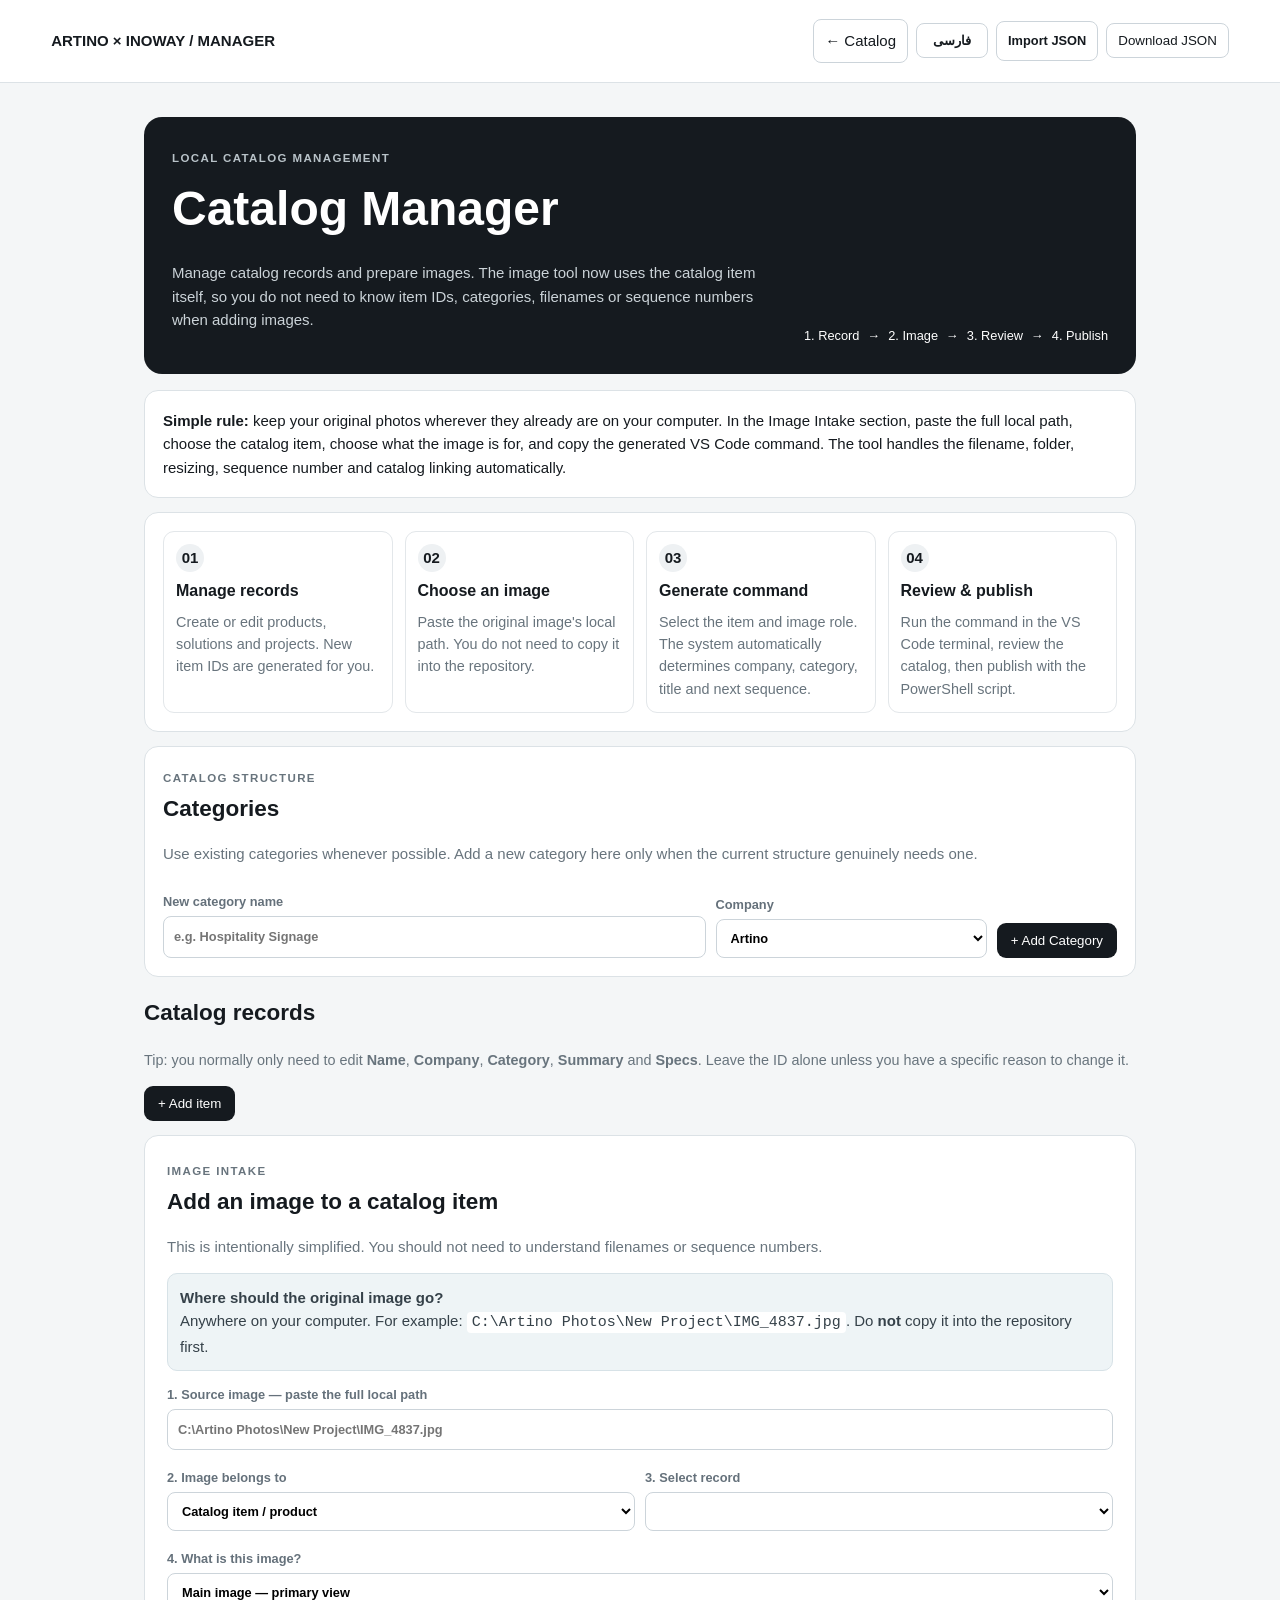
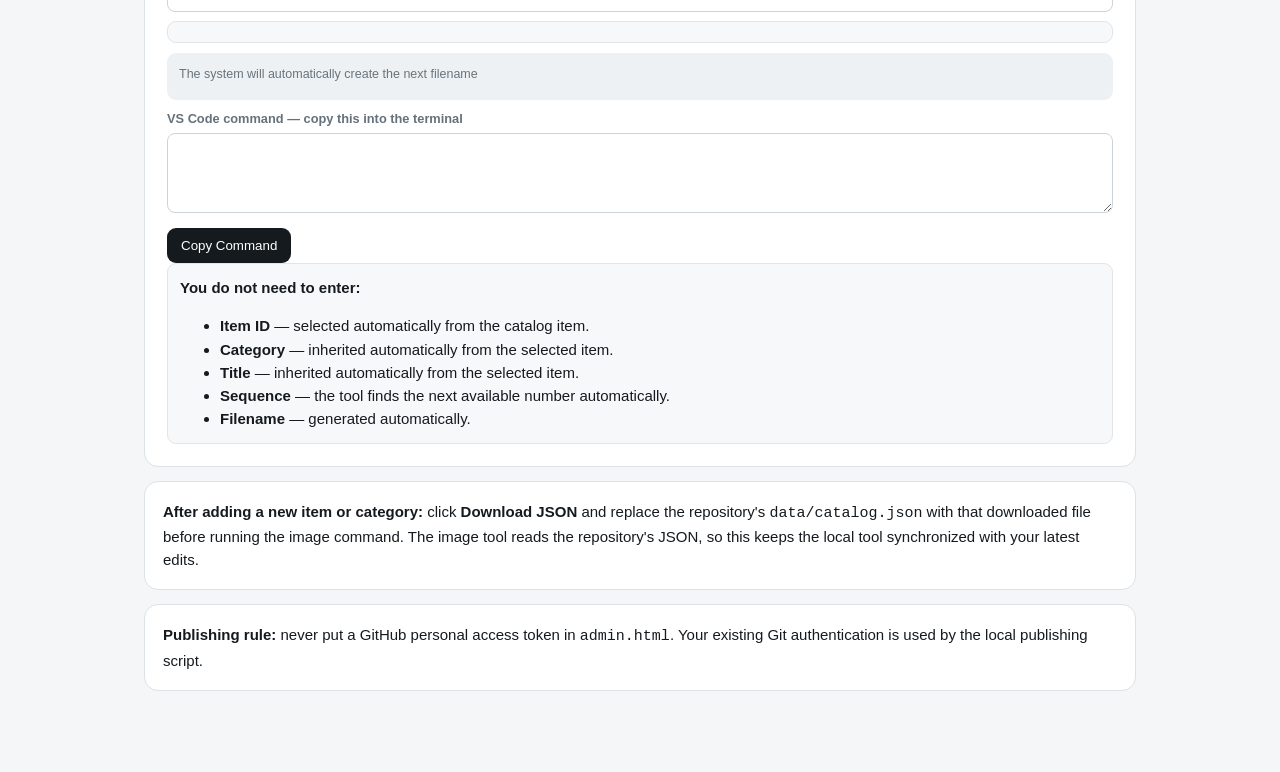
==== commit 94802657: "Fix v7" ====
--- a/admin.html
+++ b/admin.html
@@ -2,7 +2,7 @@
 <html lang="en">
 <head><meta charset="utf-8"><meta name="viewport" content="width=device-width,initial-scale=1"><title>Catalog Manager</title><link rel="stylesheet" href="admin.css"></head>
 <body>
-<header><b>ARTINO × INOWAY / MANAGER</b><div><a href="index.html">← Catalog</a><label>Import JSON<input id="imp" type="file" accept=".json"></label><button id="exp">Download JSON</button></div></header>
+<header><b>ARTINO × INOWAY / MANAGER</b><div><a href="index.html">← Catalog</a><button id="language">فارسی</button><label>Import JSON<input id="imp" type="file" accept=".json"></label><button id="exp">Download JSON</button></div></header>
 <main>
 <section class="hero"><div><span class="kicker">LOCAL CATALOG MANAGEMENT</span><h1>Catalog Manager</h1><p>Manage catalog records and prepare images. The image tool now uses the catalog item itself, so you do not need to know item IDs, categories, filenames or sequence numbers when adding images.</p></div><div class="flow"><span>1. Record</span><b>→</b><span>2. Image</span><b>→</b><span>3. Review</span><b>→</b><span>4. Publish</span></div></section>
 <section class="notice"><strong>Simple rule:</strong> keep your original photos wherever they already are on your computer. In the Image Intake section, paste the full local path, choose the catalog item, choose what the image is for, and copy the generated VS Code command. The tool handles the filename, folder, resizing, sequence number and catalog linking automatically.</section>
@@ -23,8 +23,10 @@
   <div class="callout"><strong>Where should the original image go?</strong><br>Anywhere on your computer. For example: <code>C:\Artino Photos\New Project\IMG_4837.jpg</code>. Do <b>not</b> copy it into the repository first.</div>
   <label>1. Source image — paste the full local path<input id="sourcePath" placeholder="C:\Artino Photos\New Project\IMG_4837.jpg"></label>
   <div class="grid two">
-    <label>2. Catalog item<select id="itemSelect"></select></label>
-    <label>3. What is this image?<select id="role"><option value="main">Main image — primary view</option><option value="detail">Detail — close-up / secondary view</option><option value="hero">Hero — wide feature image</option><option value="gallery">Gallery — additional view</option><option value="thumbnail">Thumbnail — small preview</option></select></label>
+    <label>2. Image belongs to<select id="targetType"><option value="item">Catalog item / product</option><option value="project">Reference project</option></select></label>
+    <label>3. Select record<select id="itemSelect"></select></label>
+  </div>
+  <label>4. What is this image?<select id="role"><option value="main">Main image — primary view</option><option value="detail">Detail — close-up / secondary view</option><option value="hero">Hero — wide feature image</option><option value="gallery">Gallery — additional view</option><option value="thumbnail">Thumbnail — small preview</option></select></label>
   </div>
   <div class="selected-item" id="selectedItem"></div>
   <div class="path-box"><small>The system will automatically create the next filename</small><code id="path"></code></div>
@@ -36,19 +38,16 @@
 <section class="notice"><strong>Publishing rule:</strong> never put a GitHub personal access token in <code>admin.html</code>. Your existing Git authentication is used by the local publishing script.</section>
 </main>
 <script>
-const D={"version":"4.1","settings":{"title":"ARTINO × INOWAY","subtitle":"Master Product & Solutions Catalog","edition":"V4.1 — Asset-linked build","note":"Working catalog. Verify official names, specifications, project details and publication permissions before external use."},"companies":[{"id":"artino","name":"Artino","role":"Signage, acrylic fabrication & integrated production","intro":"Signage, acrylic fabrication, display, décor, awards and custom fabricated components."},{"id":"inoway","name":"InoWay","role":"Wayfinding, accessibility & navigation systems","intro":"Wayfinding systems for airports, healthcare, campuses, transit and public environments."}],"categories":[{"id":"artino-signage","company":"artino","name":"Signage & Marking","description":"Signage & Marking solution/product family."},{"id":"artino-acrylic","company":"artino","name":"Acrylic Fabrication","description":"Acrylic Fabrication solution/product family."},{"id":"artino-displays","company":"artino","name":"Displays & Retail","description":"Displays & Retail solution/product family."},{"id":"artino-awards","company":"artino","name":"Awards & Trophies","description":"Awards & Trophies solution/product family."},{"id":"artino-decor","company":"artino","name":"Interior & Décor","description":"Interior & Décor solution/product family."},{"id":"artino-industrial","company":"artino","name":"Industrial Components","description":"Industrial Components solution/product family."},{"id":"inoway-airport","company":"inoway","name":"Airport Wayfinding","description":"Airport Wayfinding solution/product family."},{"id":"inoway-accessibility","company":"inoway","name":"Accessibility Systems","description":"Accessibility Systems solution/product family."},{"id":"inoway-campus","company":"inoway","name":"Campus & University","description":"Campus & University solution/product family."},{"id":"inoway-commercial","company":"inoway","name":"Commercial & Mall","description":"Commercial & Mall solution/product family."},{"id":"inoway-healthcare","company":"inoway","name":"Healthcare Wayfinding","description":"Healthcare Wayfinding solution/product family."},{"id":"inoway-transit","company":"inoway","name":"Transit","description":"Transit solution/product family."}],"items":[{"id":"A-SGN-001","company":"artino","category":"artino-signage","name":"Dimensional Lettering & Logo Signage","type":"Product Family","status":"Working title — verify","summary":"Representative visual family assembled from the supplied image set. Confirm official naming and specifications before publication.","specs":["Custom design","Project-specific dimensions","Verify final materials / construction"],"images":["images/artino/signage/artino-signage-dimensional-lettering-logo-signage-a-sgn-001-detail-01.jpg","images/artino/signage/artino-signage-dimensional-lettering-logo-signage-a-sgn-001-detail-02.jpg","images/artino/signage/artino-signage-dimensional-lettering-logo-signage-a-sgn-001-detail-03.jpg"]},{"id":"A-ACR-001","company":"artino","category":"artino-acrylic","name":"Custom Acrylic Boxes & Display Forms","type":"Product Family","status":"Working title — verify","summary":"Representative visual family assembled from the supplied image set. Confirm official naming and specifications before publication.","specs":["Custom design","Project-specific dimensions","Verify final materials / construction"],"images":["images/artino/acrylic/artino-acrylic-custom-acrylic-boxes-display-forms-a-acr-001-detail-01.jpg","images/artino/acrylic/artino-acrylic-custom-acrylic-boxes-display-forms-a-acr-001-detail-02.jpg","images/artino/acrylic/artino-acrylic-custom-acrylic-boxes-display-forms-a-acr-001-detail-03.jpg"]},{"id":"A-DSP-001","company":"artino","category":"artino-displays","name":"Retail Shelf Displays & Headers","type":"Product Family","status":"Working title — verify","summary":"Representative visual family assembled from the supplied image set. Confirm official naming and specifications before publication.","specs":["Custom design","Project-specific dimensions","Verify final materials / construction"],"images":["images/artino/displays/artino-displays-retail-shelf-displays-headers-a-dsp-001-detail-01.jpg","images/artino/displays/artino-displays-retail-shelf-displays-headers-a-dsp-001-detail-02.jpg","images/artino/displays/artino-displays-retail-shelf-displays-headers-a-dsp-001-detail-03.jpg","images/artino/displays/artino-displays-retail-shelf-displays-headers-a-dsp-001-detail-04.jpg","images/artino/displays/artino-displays-retail-shelf-displays-headers-a-dsp-001-detail-05.jpg"]},{"id":"A-AWD-001","company":"artino","category":"artino-awards","name":"Custom Awards & Trophies","type":"Product Family","status":"Working title — verify","summary":"Representative visual family assembled from the supplied image set. Confirm official naming and specifications before publication.","specs":["Custom design","Project-specific dimensions","Verify final materials / construction"],"images":["images/artino/awards/artino-awards-custom-awards-trophies-a-awd-001-detail-01.jpg","images/artino/awards/artino-awards-custom-awards-trophies-a-awd-001-detail-02.jpg","images/artino/awards/artino-awards-custom-awards-trophies-a-awd-001-detail-03.jpg","images/artino/awards/artino-awards-custom-awards-trophies-a-awd-001-detail-04.jpg"]},{"id":"A-DEC-001","company":"artino","category":"artino-decor","name":"Branded Interior & Decorative Elements","type":"Product Family","status":"Working title — verify","summary":"Representative visual family assembled from the supplied image set. Confirm official naming and specifications before publication.","specs":["Custom design","Project-specific dimensions","Verify final materials / construction"],"images":["images/artino/decor/artino-decor-branded-interior-decorative-elements-a-dec-001-detail-01.jpg","images/artino/decor/artino-decor-branded-interior-decorative-elements-a-dec-001-detail-02.jpg"]},{"id":"A-IND-001","company":"artino","category":"artino-industrial","name":"Custom Industrial Components","type":"Product Family","status":"Working title — verify","summary":"Representative visual family assembled from the supplied image set. Confirm official naming and specifications before publication.","specs":["Custom design","Project-specific dimensions","Verify final materials / construction"],"images":["images/artino/industrial/artino-industrial-custom-industrial-components-a-ind-001-detail-01.jpg"]},{"id":"I-AIR-001","company":"inoway","category":"inoway-airport","name":"Airport Wayfinding & Identification","type":"Solution Family","status":"Working title — verify","summary":"Representative visual family assembled from the supplied image set. Confirm official naming and specifications before publication.","specs":["Custom design","Project-specific dimensions","Verify final materials / construction"],"images":["images/inoway/airport/inoway-airport-airport-wayfinding-identification-i-air-001-detail-01.jpg","images/inoway/airport/inoway-airport-airport-wayfinding-identification-i-air-001-detail-02.jpg","images/inoway/airport/inoway-airport-airport-wayfinding-identification-i-air-001-detail-03.jpg","images/inoway/airport/inoway-airport-airport-wayfinding-identification-i-air-001-detail-04.jpg","images/inoway/airport/inoway-airport-airport-wayfinding-identification-i-air-001-detail-05.jpg","images/inoway/airport/inoway-airport-airport-wayfinding-identification-i-air-001-detail-06.jpg","images/inoway/airport/inoway-airport-airport-wayfinding-identification-i-air-001-detail-07.jpg"]},{"id":"I-ACC-001","company":"inoway","category":"inoway-accessibility","name":"Accessible & Tactile Signage","type":"Solution Family","status":"Working title — verify","summary":"Representative visual family assembled from the supplied image set. Confirm official naming and specifications before publication.","specs":["Custom design","Project-specific dimensions","Verify final materials / construction"],"images":["images/inoway/accessibility/inoway-accessibility-accessible-tactile-signage-i-acc-001-detail-01.jpg","images/inoway/accessibility/inoway-accessibility-accessible-tactile-signage-i-acc-001-detail-02.jpg","images/inoway/accessibility/inoway-accessibility-accessible-tactile-signage-i-acc-001-detail-03.jpg"]},{"id":"I-CAM-001","company":"inoway","category":"inoway-campus","name":"Campus & University Wayfinding","type":"Solution Family","status":"Working title — verify","summary":"Representative visual family assembled from the supplied image set. Confirm official naming and specifications before publication.","specs":["Custom design","Project-specific dimensions","Verify final materials / construction"],"images":["images/inoway/campus/inoway-campus-campus-university-wayfinding-i-cam-001-detail-01.jpg","images/inoway/campus/inoway-campus-campus-university-wayfinding-i-cam-001-detail-02.jpg","images/inoway/campus/inoway-campus-campus-university-wayfinding-i-cam-001-detail-03.jpg","images/inoway/campus/inoway-campus-campus-university-wayfinding-i-cam-001-detail-04.jpg"]},{"id":"I-COM-001","company":"inoway","category":"inoway-commercial","name":"Commercial & Mall Wayfinding","type":"Solution Family","status":"Working title — verify","summary":"Representative visual family assembled from the supplied image set. Confirm official naming and specifications before publication.","specs":["Custom design","Project-specific dimensions","Verify final materials / construction"],"images":["images/inoway/commercial/inoway-commercial-commercial-mall-wayfinding-i-com-001-detail-01.jpg","images/inoway/commercial/inoway-commercial-commercial-mall-wayfinding-i-com-001-detail-02.jpg","images/inoway/commercial/inoway-commercial-commercial-mall-wayfinding-i-com-001-detail-03.jpg","images/inoway/commercial/inoway-commercial-commercial-mall-wayfinding-i-com-001-detail-04.jpg"]},{"id":"I-HEA-001","company":"inoway","category":"inoway-healthcare","name":"Healthcare Wayfinding & Safety Signage","type":"Solution Family","status":"Working title — verify","summary":"Representative visual family assembled from the supplied image set. Confirm official naming and specifications before publication.","specs":["Custom design","Project-specific dimensions","Verify final materials / construction"],"images":["images/inoway/healthcare/inoway-healthcare-healthcare-wayfinding-safety-signage-i-hea-001-detail-01.jpg","images/inoway/healthcare/inoway-healthcare-healthcare-wayfinding-safety-signage-i-hea-001-detail-02.jpg","images/inoway/healthcare/inoway-healthcare-healthcare-wayfinding-safety-signage-i-hea-001-detail-03.jpg","images/inoway/healthcare/inoway-healthcare-healthcare-wayfinding-safety-signage-i-hea-001-detail-04.jpg","images/inoway/healthcare/inoway-healthcare-healthcare-wayfinding-safety-signage-i-hea-001-detail-05.jpg"]},{"id":"I-TRN-001","company":"inoway","category":"inoway-transit","name":"Transit Station Wayfinding & Safety","type":"Solution Family","status":"Working title — verify","summary":"Representative visual family assembled from the supplied image set. Confirm official naming and specifications before publication.","specs":["Custom design","Project-specific dimensions","Verify final materials / construction"],"images":["images/inoway/transit/inoway-transit-transit-station-wayfinding-safety-i-trn-001-detail-01.jpg","images/inoway/transit/inoway-transit-transit-station-wayfinding-safety-i-trn-001-detail-02.jpg","images/inoway/transit/inoway-transit-transit-station-wayfinding-safety-i-trn-001-detail-03.jpg","images/inoway/transit/inoway-transit-transit-station-wayfinding-safety-i-trn-001-detail-04.jpg"]}],"projects":[{"id":"P-IKAC-001","company":"artino","name":"Airport City Wayfinding","client":"Imam Khomeini Airport City","status":"Reference — verify","summary":"Airport-city wayfinding and related visual references.","images":["images/projects/project-airport-city-wayfinding-p-ikac-001-01.jpg","images/projects/project-airport-city-wayfinding-p-ikac-001-02.jpg"],"tags":["project","reference"]},{"id":"P-HYP-001","company":"artino","name":"HyperMe Retail Display Program","client":"HyperMe","status":"Reference — verify","summary":"Retail display, shelving and store-signage reference.","images":["images/projects/project-hyperme-retail-display-program-p-hyp-001-01.jpg"],"tags":["project","reference"]},{"id":"P-CBX-001","company":"artino","name":"Cookie Box Display & Packaging","client":"Cookie Box","status":"Reference — verify","summary":"Boxes, shelves and trays reference.","images":["images/projects/project-cookie-box-display-packaging-p-cbx-001-01.jpg"],"tags":["project","reference"]},{"id":"P-KSK-001","company":"artino","name":"Wayfinding Kiosk / Interactive Reference","client":"Reference","status":"Reference — verify","summary":"Interactive wayfinding interface reference supplied in the image set.","images":["images/projects/project-wayfinding-kiosk-interactive-reference-p-ksk-001-01.jpg"],"tags":["project","reference"]}]};
-let data=JSON.parse(JSON.stringify(D));
-const $=s=>document.querySelector(s);
-const esc=v=>String(v??"").replace(/[&<>"']/g,c=>({"&":"&amp;","<":"&lt;",">":"&gt;",'"':"&quot;","'":"&#39;"}[c]));
+const D={"version":"4.1","settings":{"title":"ARTINO × INOWAY","subtitle":"Integrated Signage, Wayfinding, Accessibility & Fabrication Solutions","edition":"V4.1 — Product & Solutions Catalog","note":"Catalog content is structured for ongoing expansion. Product specifications, project details and publication permissions should be confirmed against approved project records before external release.","title_fa":"آرتینو × اینووی","subtitle_fa":"راهکارهای یکپارچه تابلو، مسیریابی، دسترس‌پذیری و ساخت سفارشی","edition_fa":"نسخه ۴.۱ — کاتالوگ محصولات و راهکارها","note_fa":"محتوای کاتالوگ برای توسعه و به‌روزرسانی مستمر ساختاربندی شده است. مشخصات محصولات، جزئیات پروژه‌ها و مجوز انتشار باید پیش از ارائه رسمی با سوابق تأییدشده تطبیق داده شوند."},"companies":[{"id":"artino","name":"Artino","role":"Signage, fabrication & visual communication systems","intro":"Design and fabrication of signage, dimensional lettering, acrylic and display solutions, branded elements, awards, interior features and custom fabricated components.","name_fa":"آرتینو","role_fa":"سیستم‌های تابلو، ساخت سفارشی و ارتباطات بصری","intro_fa":"طراحی و ساخت تابلوها، حروف برجسته، راهکارهای آکریلیک و نمایشگاهی، عناصر هویتی، جوایز، اجزای داخلی و قطعات سفارشی ساخته‌شده."},{"id":"inoway","name":"InoWay","role":"Wayfinding, accessibility & inclusive navigation systems","intro":"Wayfinding and accessibility solutions designed to make complex public environments clearer, more navigable and more inclusive, from identification and directional signage to tactile and accessible communication systems.","name_fa":"اینووی","role_fa":"سیستم‌های مسیریابی، دسترس‌پذیری و ناوبری فراگیر","intro_fa":"راهکارهای مسیریابی و دسترس‌پذیری برای شفاف‌تر، قابل‌درک‌تر و فراگیرتر کردن محیط‌های پیچیده عمومی؛ از تابلوهای شناسایی و جهت‌یابی تا سامانه‌های لمسی و ارتباطات دسترس‌پذیر."}],"categories":[{"id":"artino-signage","company":"artino","name":"Signage & Marking","description":"Dimensional, identification and branded signage developed for clear visual communication across commercial, corporate and public environments.","name_fa":"تابلو و نشانه‌گذاری","description_fa":"تابلوهای شناسایی، برجسته و هویتی برای ایجاد ارتباط بصری روشن در محیط‌های تجاری، سازمانی و عمومی."},{"id":"artino-acrylic","company":"artino","name":"Acrylic Fabrication","description":"Custom acrylic elements, boxes, forms and fabricated components produced for display, branding, presentation and architectural applications.","name_fa":"ساخت آکریلیک","description_fa":"عناصر، باکس‌ها، فرم‌ها و قطعات سفارشی آکریلیک برای نمایش، برندینگ، ارائه محصول و کاربردهای معماری."},{"id":"artino-displays","company":"artino","name":"Displays & Retail","description":"Retail and commercial display systems created to present products, information and brand content within customer-facing environments.","name_fa":"نمایشگر و خرده‌فروشی","description_fa":"سیستم‌های نمایشگاهی و تجاری برای ارائه محصول، اطلاعات و محتوای برند در محیط‌های مخاطب‌محور."},{"id":"artino-awards","company":"artino","name":"Awards & Trophies","description":"Custom awards, trophies and recognition pieces combining tailored form, material selection and detailed fabrication.","name_fa":"جوایز و تندیس‌ها","description_fa":"جوایز، تندیس‌ها و قطعات تقدیر سفارشی با فرم، متریال و جزئیات ساخت متناسب با پروژه."},{"id":"artino-decor","company":"artino","name":"Interior & Décor","description":"Branded interior elements and decorative features that extend visual identity into physical spaces.","name_fa":"دکور و عناصر داخلی","description_fa":"عناصر داخلی و تزئینی هویت‌محور که هویت بصری را با استفاده از فرم، متریال و جزئیات ساخت به فضای فیزیکی منتقل می‌کنند."},{"id":"artino-industrial","company":"artino","name":"Industrial Components","description":"Custom-fabricated components developed around project-specific dimensions, materials, functions and production requirements.","name_fa":"قطعات صنعتی سفارشی","description_fa":"قطعات سفارشی ساخته‌شده بر اساس ابعاد، متریال، عملکرد و الزامات تولیدی هر پروژه."},{"id":"inoway-airport","company":"inoway","name":"Airport Wayfinding","description":"Airport wayfinding and identification systems supporting orientation, destination recognition and movement across complex passenger environments.","name_fa":"مسیریابی فرودگاهی","description_fa":"سیستم‌های مسیریابی و شناسایی فرودگاهی برای پشتیبانی از جهت‌یابی، تشخیص مقصد و حرکت در محیط‌های پیچیده مسافری."},{"id":"inoway-accessibility","company":"inoway","name":"Accessibility Systems","description":"Accessible communication and tactile signage solutions incorporating physical and visual cues to support independent navigation.","name_fa":"سامانه‌های دسترس‌پذیری","description_fa":"راهکارهای ارتباطی و تابلوهای لمسی که نشانه‌های فیزیکی و بصری را برای پشتیبانی از ناوبری مستقل ترکیب می‌کنند."},{"id":"inoway-campus","company":"inoway","name":"Campus & University","description":"Wayfinding and identification systems for universities and campuses, helping users understand buildings, destinations, routes and shared spaces.","name_fa":"مسیریابی دانشگاه و پردیس","description_fa":"سیستم‌های مسیریابی و شناسایی برای دانشگاه‌ها و پردیس‌ها که ساختمان‌ها، مقصدها، مسیرها و فضاهای مشترک را قابل‌درک‌تر می‌کنند."},{"id":"inoway-commercial","company":"inoway","name":"Commercial & Mall","description":"Wayfinding and identification systems for malls, commercial complexes and customer-facing environments where clear navigation supports the overall experience.","name_fa":"مسیریابی تجاری و مراکز خرید","description_fa":"سیستم‌های مسیریابی و شناسایی برای مراکز خرید و مجموعه‌های تجاری که ورودی‌ها، مقصدها، خدمات و مسیرهای حرکتی را روشن‌تر می‌کنند."},{"id":"inoway-healthcare","company":"inoway","name":"Healthcare Wayfinding","description":"Wayfinding, identification and safety communication systems designed for the complex movement patterns and user needs of healthcare environments.","name_fa":"مسیریابی مراکز درمانی","description_fa":"سیستم‌های مسیریابی، شناسایی و ارتباطات ایمنی متناسب با الگوهای حرکتی و نیازهای کاربران در محیط‌های پیچیده درمانی."},{"id":"inoway-transit","company":"inoway","name":"Transit","description":"Wayfinding, identification and safety communication for transit environments, supporting movement between entrances, platforms, services and destinations.","name_fa":"مسیریابی و ایمنی حمل‌ونقل","description_fa":"راهکارهای مسیریابی، شناسایی و ارتباطات ایمنی برای محیط‌های حمل‌ونقل، با تمرکز بر حرکت میان ورودی‌ها، سکوها، خدمات و مقصدها."}],"items":[{"id":"A-SGN-001","company":"artino","category":"artino-signage","name":"Dimensional Lettering & Logo Signage","type":"Product Family","status":"Catalog family","summary":"Dimensional lettering and logo signage produced as custom visual elements for branded spaces, façades, interiors and other identification applications.","specs":["Custom form and dimensions","Project-specific material and finish selection","Fabrication configured to the installation environment"],"images":["images/artino/signage/artino-signage-dimensional-lettering-logo-signage-a-sgn-001-detail-01.jpg","images/artino/signage/artino-signage-dimensional-lettering-logo-signage-a-sgn-001-detail-02.jpg","images/artino/signage/artino-signage-dimensional-lettering-logo-signage-a-sgn-001-detail-03.jpg"],"name_fa":"حروف برجسته و تابلوهای لوگو","type_fa":"خانواده محصول","status_fa":"خانواده کاتالوگ","summary_fa":"خانواده‌ای از حروف برجسته و تابلوهای لوگو که به‌صورت سفارشی برای فضاهای برندشده، نماها، فضاهای داخلی و کاربردهای شناسایی تولید می‌شوند.","specs_fa":["فرم و ابعاد سفارشی","انتخاب متریال و پرداخت متناسب با پروژه","ساخت متناسب با شرایط نصب"]},{"id":"A-ACR-001","company":"artino","category":"artino-acrylic","name":"Custom Acrylic Boxes & Display Forms","type":"Product Family","status":"Catalog family","summary":"Custom acrylic boxes, forms and fabricated elements for display, branding, product presentation and architectural applications.","specs":["Custom geometry and dimensions","Material, transparency and finish selected by application","Fabrication and assembly adapted to the intended use"],"images":["images/artino/acrylic/artino-acrylic-custom-acrylic-boxes-display-forms-a-acr-001-detail-01.jpg","images/artino/acrylic/artino-acrylic-custom-acrylic-boxes-display-forms-a-acr-001-detail-02.jpg","images/artino/acrylic/artino-acrylic-custom-acrylic-boxes-display-forms-a-acr-001-detail-03.jpg"],"name_fa":"باکس‌ها و فرم‌های نمایش آکریلیک سفارشی","type_fa":"خانواده محصول","status_fa":"خانواده کاتالوگ","summary_fa":"باکس‌ها، فرم‌ها و عناصر ساخته‌شده از آکریلیک برای نمایش، برندینگ، ارائه محصول و کاربردهای معماری.","specs_fa":["هندسه و ابعاد سفارشی","انتخاب متریال، شفافیت و پرداخت بر اساس کاربرد","ساخت و مونتاژ متناسب با کاربری"]},{"id":"A-DSP-001","company":"artino","category":"artino-displays","name":"Retail Shelf Displays & Headers","type":"Product Family","status":"Catalog family","summary":"Retail shelf displays and header elements designed to organize product presentation, strengthen brand visibility and communicate information at the point of interaction.","specs":["Custom dimensions and configuration","Project-specific material and finish selection","Designed for the intended retail or display environment"],"images":["images/artino/displays/artino-displays-retail-shelf-displays-headers-a-dsp-001-detail-01.jpg","images/artino/displays/artino-displays-retail-shelf-displays-headers-a-dsp-001-detail-02.jpg","images/artino/displays/artino-displays-retail-shelf-displays-headers-a-dsp-001-detail-03.jpg","images/artino/displays/artino-displays-retail-shelf-displays-headers-a-dsp-001-detail-04.jpg","images/artino/displays/artino-displays-retail-shelf-displays-headers-a-dsp-001-detail-05.jpg"],"name_fa":"نمایشگرهای قفسه‌ای و هدربوردهای فروشگاهی","type_fa":"خانواده محصول","status_fa":"خانواده کاتالوگ","summary_fa":"نمایشگرهای قفسه‌ای و عناصر بالاسری برای سامان‌دهی ارائه محصول، تقویت دیده‌شدن برند و انتقال اطلاعات در نقطه تعامل.","specs_fa":["ابعاد و پیکربندی سفارشی","انتخاب متریال و پرداخت متناسب با پروژه","طراحی متناسب با محیط فروش یا نمایش"]},{"id":"A-AWD-001","company":"artino","category":"artino-awards","name":"Custom Awards & Trophies","type":"Product Family","status":"Catalog family","summary":"Custom awards and trophies developed around the identity of the organization, event or achievement, with tailored forms and fabricated details.","specs":["Custom form and dimensions","Material and finish selected for the concept","Fabricated and assembled according to the approved design"],"images":["images/artino/awards/artino-awards-custom-awards-trophies-a-awd-001-detail-01.jpg","images/artino/awards/artino-awards-custom-awards-trophies-a-awd-001-detail-02.jpg","images/artino/awards/artino-awards-custom-awards-trophies-a-awd-001-detail-03.jpg","images/artino/awards/artino-awards-custom-awards-trophies-a-awd-001-detail-04.jpg"],"name_fa":"جوایز و تندیس‌های سفارشی","type_fa":"خانواده محصول","status_fa":"خانواده کاتالوگ","summary_fa":"جوایز و تندیس‌های سفارشی بر اساس هویت سازمان، رویداد یا دستاورد، با فرم و جزئیات ساخت اختصاصی.","specs_fa":["فرم و ابعاد سفارشی","انتخاب متریال و پرداخت متناسب با طرح","ساخت و مونتاژ بر اساس طرح تأییدشده"]},{"id":"A-DEC-001","company":"artino","category":"artino-decor","name":"Branded Interior & Decorative Elements","type":"Product Family","status":"Catalog family","summary":"Branded interior and decorative elements that translate visual identity into physical space through custom forms, materials and fabricated details.","specs":["Custom design and dimensions","Material and finish selected by application","Fabrication adapted to the architectural environment"],"images":["images/artino/decor/artino-decor-branded-interior-decorative-elements-a-dec-001-detail-01.jpg","images/artino/decor/artino-decor-branded-interior-decorative-elements-a-dec-001-detail-02.jpg"],"name_fa":"عناصر داخلی و دکوراتیو هویت‌محور","type_fa":"خانواده محصول","status_fa":"خانواده کاتالوگ","summary_fa":"عناصر داخلی و تزئینی برندشده که هویت بصری را با فرم‌ها، متریال‌ها و جزئیات ساخت سفارشی به فضای فیزیکی منتقل می‌کنند.","specs_fa":["طراحی و ابعاد سفارشی","انتخاب متریال و پرداخت بر اساس کاربرد","ساخت متناسب با محیط معماری"]},{"id":"A-IND-001","company":"artino","category":"artino-industrial","name":"Custom Industrial Components","type":"Product Family","status":"Catalog family","summary":"Custom industrial components developed for specific production, equipment, architectural or functional requirements where standard components do not provide the required solution.","specs":["Project-specific dimensions and geometry","Material and fabrication method selected by application","Produced against approved design and functional requirements"],"images":["images/artino/industrial/artino-industrial-custom-industrial-components-a-ind-001-detail-01.jpg"],"name_fa":"قطعات صنعتی سفارشی","type_fa":"خانواده محصول","status_fa":"خانواده کاتالوگ","summary_fa":"قطعات صنعتی سفارشی برای نیازهای مشخص تولیدی، تجهیزاتی، معماری یا عملکردی؛ در مواردی که قطعات استاندارد پاسخ‌گوی نیاز پروژه نیستند.","specs_fa":["ابعاد و هندسه متناسب با پروژه","انتخاب متریال و روش ساخت بر اساس کاربرد","تولید بر مبنای طراحی و الزامات عملکردی تأییدشده"]},{"id":"I-AIR-001","company":"inoway","category":"inoway-airport","name":"Airport Wayfinding & Identification","type":"Solution Family","status":"Catalog family","summary":"Integrated airport wayfinding and identification solutions designed to support orientation, destination recognition and movement throughout passenger environments.","specs":["Location- and journey-specific information hierarchy","Identification and directional sign families","Design and fabrication adapted to the airport environment"],"images":["images/inoway/airport/inoway-airport-airport-wayfinding-identification-i-air-001-detail-01.jpg","images/inoway/airport/inoway-airport-airport-wayfinding-identification-i-air-001-detail-02.jpg","images/inoway/airport/inoway-airport-airport-wayfinding-identification-i-air-001-detail-03.jpg","images/inoway/airport/inoway-airport-airport-wayfinding-identification-i-air-001-detail-04.jpg","images/inoway/airport/inoway-airport-airport-wayfinding-identification-i-air-001-detail-05.jpg","images/inoway/airport/inoway-airport-airport-wayfinding-identification-i-air-001-detail-06.jpg","images/inoway/airport/inoway-airport-airport-wayfinding-identification-i-air-001-detail-07.jpg"],"name_fa":"مسیریابی و شناسایی فرودگاهی","type_fa":"خانواده راهکار","status_fa":"خانواده کاتالوگ","summary_fa":"راهکارهای یکپارچه مسیریابی و شناسایی فرودگاهی برای پشتیبانی از جهت‌یابی، تشخیص مقصد و حرکت در محیط‌های مسافری.","specs_fa":["سلسله‌مراتب اطلاعات متناسب با مکان و سفر مسافر","خانواده تابلوهای شناسایی و جهت‌یابی","طراحی و ساخت متناسب با محیط فرودگاه"]},{"id":"I-ACC-001","company":"inoway","category":"inoway-accessibility","name":"Accessible & Tactile Signage","type":"Solution Family","status":"Catalog family","summary":"Accessible and tactile signage solutions that combine visual, tactile and Braille communication to support clearer and more independent navigation.","specs":["Tactile communication elements","Braille and accessible information where required","Project-specific mounting, dimensions and material selection"],"images":["images/inoway/accessibility/inoway-accessibility-accessible-tactile-signage-i-acc-001-detail-01.jpg","images/inoway/accessibility/inoway-accessibility-accessible-tactile-signage-i-acc-001-detail-02.jpg","images/inoway/accessibility/inoway-accessibility-accessible-tactile-signage-i-acc-001-detail-03.jpg"],"name_fa":"تابلوهای دسترس‌پذیر و لمسی","type_fa":"خانواده راهکار","status_fa":"خانواده کاتالوگ","summary_fa":"راهکارهای تابلو و ارتباطات لمسی که اطلاعات دیداری، لمسی و بریل را برای ناوبری روشن‌تر و مستقل‌تر ترکیب می‌کنند.","specs_fa":["عناصر ارتباطی لمسی","اطلاعات بریل و دسترس‌پذیر در موارد موردنیاز","انتخاب ابعاد، متریال و نحوه نصب متناسب با پروژه"]},{"id":"I-CAM-001","company":"inoway","category":"inoway-campus","name":"Campus & University Wayfinding","type":"Solution Family","status":"Catalog family","summary":"Campus and university wayfinding systems that organize destinations, buildings, routes and shared facilities into a coherent navigation experience.","specs":["Campus-wide information hierarchy","Building, directional and identification signage","System designed around the site's circulation and destination structure"],"images":["images/inoway/campus/inoway-campus-campus-university-wayfinding-i-cam-001-detail-01.jpg","images/inoway/campus/inoway-campus-campus-university-wayfinding-i-cam-001-detail-02.jpg","images/inoway/campus/inoway-campus-campus-university-wayfinding-i-cam-001-detail-03.jpg","images/inoway/campus/inoway-campus-campus-university-wayfinding-i-cam-001-detail-04.jpg"],"name_fa":"مسیریابی دانشگاه و پردیس","type_fa":"خانواده راهکار","status_fa":"خانواده کاتالوگ","summary_fa":"سیستم‌های مسیریابی دانشگاهی که مقصدها، ساختمان‌ها، مسیرها و فضاهای مشترک را در قالب یک تجربه ناوبری منسجم سازمان‌دهی می‌کنند.","specs_fa":["سلسله‌مراتب اطلاعات در مقیاس پردیس","تابلوهای شناسایی ساختمان، جهت‌یابی و معرفی مقصد","طراحی سیستم بر اساس ساختار حرکت و مقصدهای سایت"]},{"id":"I-COM-001","company":"inoway","category":"inoway-commercial","name":"Commercial & Mall Wayfinding","type":"Solution Family","status":"Catalog family","summary":"Commercial and mall wayfinding systems designed to make entrances, destinations, facilities and circulation routes easier to understand across customer-facing environments.","specs":["Directional and identification sign families","Information hierarchy aligned with visitor movement","Project-specific design, materials and placement"],"images":["images/inoway/commercial/inoway-commercial-commercial-mall-wayfinding-i-com-001-detail-01.jpg","images/inoway/commercial/inoway-commercial-commercial-mall-wayfinding-i-com-001-detail-02.jpg","images/inoway/commercial/inoway-commercial-commercial-mall-wayfinding-i-com-001-detail-03.jpg","images/inoway/commercial/inoway-commercial-commercial-mall-wayfinding-i-com-001-detail-04.jpg"],"name_fa":"مسیریابی مراکز تجاری و خرید","type_fa":"خانواده راهکار","status_fa":"خانواده کاتالوگ","summary_fa":"سیستم‌های مسیریابی مراکز تجاری و خرید برای روشن‌تر کردن ورودی‌ها، مقصدها، خدمات و مسیرهای حرکتی در محیط‌های مخاطب‌محور.","specs_fa":["خانواده تابلوهای جهت‌یابی و شناسایی","سلسله‌مراتب اطلاعات هماهنگ با حرکت بازدیدکنندگان","طراحی، متریال و جانمایی متناسب با پروژه"]},{"id":"I-HEA-001","company":"inoway","category":"inoway-healthcare","name":"Healthcare Wayfinding & Safety Signage","type":"Solution Family","status":"Catalog family","summary":"Healthcare wayfinding and safety signage designed to support clear movement, destination identification and communication within complex healthcare environments.","specs":["Department and destination identification","Directional and safety communication","System adapted to healthcare circulation and user needs"],"images":["images/inoway/healthcare/inoway-healthcare-healthcare-wayfinding-safety-signage-i-hea-001-detail-01.jpg","images/inoway/healthcare/inoway-healthcare-healthcare-wayfinding-safety-signage-i-hea-001-detail-02.jpg","images/inoway/healthcare/inoway-healthcare-healthcare-wayfinding-safety-signage-i-hea-001-detail-03.jpg","images/inoway/healthcare/inoway-healthcare-healthcare-wayfinding-safety-signage-i-hea-001-detail-04.jpg","images/inoway/healthcare/inoway-healthcare-healthcare-wayfinding-safety-signage-i-hea-001-detail-05.jpg"],"name_fa":"مسیریابی و تابلوهای ایمنی مراکز درمانی","type_fa":"خانواده راهکار","status_fa":"خانواده کاتالوگ","summary_fa":"راهکارهای مسیریابی و تابلوهای ایمنی درمانی برای پشتیبانی از حرکت روشن، شناسایی مقصد و انتقال اطلاعات در محیط‌های پیچیده درمانی.","specs_fa":["شناسایی بخش‌ها و مقصدها","ارتباطات جهت‌یابی و ایمنی","سیستم متناسب با مسیرهای حرکتی و نیازهای کاربران درمانی"]},{"id":"I-TRN-001","company":"inoway","category":"inoway-transit","name":"Transit Station Wayfinding & Safety","type":"Solution Family","status":"Catalog family","summary":"Transit station wayfinding and safety communication designed to support movement between entrances, services, platforms and other key destinations.","specs":["Directional and identification sign families","Passenger movement and destination information","Project-specific design, materials and installation requirements"],"images":["images/inoway/transit/inoway-transit-transit-station-wayfinding-safety-i-trn-001-detail-01.jpg","images/inoway/transit/inoway-transit-transit-station-wayfinding-safety-i-trn-001-detail-02.jpg","images/inoway/transit/inoway-transit-transit-station-wayfinding-safety-i-trn-001-detail-03.jpg","images/inoway/transit/inoway-transit-transit-station-wayfinding-safety-i-trn-001-detail-04.jpg"],"name_fa":"مسیریابی و ایمنی ایستگاه‌های حمل‌ونقل","type_fa":"خانواده راهکار","status_fa":"خانواده کاتالوگ","summary_fa":"مسیریابی و ارتباطات ایمنی ایستگاه‌های حمل‌ونقل برای پشتیبانی از حرکت میان ورودی‌ها، خدمات، سکوها و سایر مقصدهای کلیدی.","specs_fa":["خانواده تابلوهای جهت‌یابی و شناسایی","اطلاعات حرکت مسافر و مقصدها","طراحی، متریال و الزامات نصب متناسب با پروژه"]}],"projects":[{"id":"P-IKAC-001","company":"artino","name":"Airport City Wayfinding","client":"Imam Khomeini Airport City","status":"Reference project","summary":"Wayfinding and visual communication references associated with Imam Khomeini Airport City, covering passenger-oriented identification and navigation applications.","images":["images/projects/project-airport-city-wayfinding-p-ikac-001-01.jpg"],"tags":["project","reference"],"name_fa":"مسیریابی شهر فرودگاهی","client_fa":"شهر فرودگاهی امام خمینی","status_fa":"پروژه مرجع","summary_fa":"نمونه‌های مرتبط با مسیریابی و ارتباطات بصری در شهر فرودگاهی امام خمینی، شامل کاربردهای شناسایی و ناوبری با تمرکز بر مسیر حرکت مسافران."},{"id":"P-HYP-001","company":"artino","name":"HyperMe Retail Display Program","client":"HyperMe","status":"Reference project","summary":"Retail display program including shelving, product presentation elements and store-signage applications developed for HyperMe.","images":["images/projects/project-hyperme-retail-display-program-p-hyp-001-01.jpg"],"tags":["project","reference"],"name_fa":"برنامه نمایشگرهای فروشگاهی هایپرمی","client_fa":"هایپرمی","status_fa":"پروژه مرجع","summary_fa":"برنامه نمایشگرهای فروشگاهی شامل قفسه‌ها، عناصر ارائه محصول و کاربردهای تابلو و نشانه‌گذاری فروشگاهی برای هایپرمی."},{"id":"P-CBX-001","company":"artino","name":"Cookie Box Display & Packaging","client":"Cookie Box","status":"Reference project","summary":"Custom display and packaging elements including boxes, shelves and trays developed for Cookie Box.","images":["images/projects/project-cookie-box-display-packaging-p-cbx-001-01.jpg"],"tags":["project","reference"],"name_fa":"نمایشگر و بسته‌بندی کوکی‌باکس","client_fa":"کوکی‌باکس","status_fa":"پروژه مرجع","summary_fa":"عناصر سفارشی نمایش و بسته‌بندی شامل باکس‌ها، قفسه‌ها و سینی‌های توسعه‌یافته برای کوکی‌باکس."},{"id":"P-KSK-001","company":"artino","name":"Wayfinding Kiosk / Interactive Reference","client":"Reference","status":"Reference project","summary":"Interactive wayfinding kiosk and interface reference illustrating the integration of physical wayfinding with digital navigation touchpoints.","images":["images/projects/project-wayfinding-kiosk-interactive-reference-p-ksk-001-01.jpg"],"tags":["project","reference"],"name_fa":"کیوسک مسیریابی / مرجع تعاملی","client_fa":"مرجع","status_fa":"پروژه مرجع","summary_fa":"کیوسک تعاملی مسیریابی و مرجع رابط کاربری که ترکیب مسیریابی فیزیکی با نقاط تماس دیجیتال برای ناوبری را نشان می‌دهد."}]};const esc=v=>String(v??"").replace(/[&<>"']/g,c=>({"&":"&amp;","<":"&lt;",">":"&gt;",'"':"&quot;","'":"&#39;"}[c]));
 const slug=v=>String(v||"").toLowerCase().replace(/[^a-z0-9]+/g,"-").replace(/^-|-$/g,"");
 function companyName(id){return id==="inoway"?"InoWay":"Artino"}
 function categoryById(id){return data.categories.find(c=>c.id===id)}
 function nextItemId(company,categoryId){const prefix=company==="inoway"?"I":"A";const cat=(categoryId||"").split("-").pop()||"GEN";let max=0;data.items.forEach(x=>{if(x.company!==company)return;const m=String(x.id||"").match(new RegExp("^"+prefix+"-"+cat+"-(\\d+)$","i"));if(m)max=Math.max(max,Number(m[1]))});return `${prefix}-${cat}-${String(max+1).padStart(3,"0")}`}
-function sync(){document.querySelectorAll(".editor").forEach(e=>{const i=+e.querySelector(".del").dataset.i;const x=data.items[i];e.querySelectorAll("[data-k]").forEach(f=>{const k=f.dataset.k;x[k]=["images","specs"].includes(k)?f.value.split("\n").map(s=>s.trim()).filter(Boolean):f.value})})}
+function sync(){document.querySelectorAll(".editor").forEach(e=>{const i=+e.querySelector(".del").dataset.i;const x=data.items[i];e.querySelectorAll("[data-k]").forEach(f=>{const k=f.dataset.k;x[k]=["images","specs","specs_fa"].includes(k)?f.value.split("\n").map(s=>s.trim()).filter(Boolean):f.value})})}
 function categoryOptions(company,selected){return data.categories.filter(c=>c.company===company).map(c=>`<option value="${esc(c.id)}" ${c.id===selected?"selected":""}>${esc(c.name)}</option>`).join("")}
 function render(){
   sync();
-  $("#records").innerHTML=data.items.map((x,i)=>`<article class="editor"><div class="head"><div><div class="eyebrow">${esc(companyName(x.company))} · ${esc(categoryById(x.category)?.name||x.category||"Uncategorized")}</div><h3>${esc(x.name)}</h3><small>${esc(x.id)}</small></div><button class="del" data-i="${i}">Delete</button></div><div class="grid"><label>ID<input data-k="id" value="${esc(x.id)}"></label><label>Name<input data-k="name" value="${esc(x.name)}"></label><label>Company<select data-k="company"><option value="artino" ${x.company==="artino"?"selected":""}>Artino</option><option value="inoway" ${x.company==="inoway"?"selected":""}>InoWay</option></select></label><label>Category<select data-k="category">${categoryOptions(x.company,x.category)}</select></label></div><label>Summary<textarea data-k="summary">${esc(x.summary)}</textarea></label><label>Specs <span class="field-hint">one specification per line</span><textarea data-k="specs">${esc((x.specs||[]).join("\n"))}</textarea></label><label>Images <span class="field-hint">normally managed by the Image Intake tool</span><textarea data-k="images">${esc((x.images||[]).join("\n"))}</textarea></label></article>`).join("");
+  $("#records").innerHTML=data.items.map((x,i)=>`<article class="editor"><div class="head"><div><div class="eyebrow">${esc(companyName(x.company))} · ${esc(categoryById(x.category)?.name||x.category||"Uncategorized")}</div><h3>${esc(x.name)}</h3><small>${esc(x.id)}</small></div><button class="del" data-i="${i}">Delete</button></div><div class="grid"><label>ID<input data-k="id" value="${esc(x.id)}"></label><label>Name / English<input data-k="name" value="${esc(x.name)}"></label><label>Name / فارسی<input data-k="name_fa" value="${esc(x.name_fa||"")}"></label><label>Company<select data-k="company"><option value="artino" ${x.company==="artino"?"selected":""}>Artino</option><option value="inoway" ${x.company==="inoway"?"selected":""}>InoWay</option></select></label><label>Category<select data-k="category">${categoryOptions(x.company,x.category)}</select></label></div><label>Summary / English<textarea data-k="summary">${esc(x.summary)}</textarea></label><label>Summary / فارسی<textarea data-k="summary_fa">${esc(x.summary_fa||"")}</textarea></label><label>Specs / English <span class="field-hint">one specification per line</span><textarea data-k="specs">${esc((x.specs||[]).join("\n"))}</textarea></label><label>Specs / فارسی <span class="field-hint">هر مشخصه در یک خط</span><textarea data-k="specs_fa">${esc((x.specs_fa||[]).join("\n"))}</textarea></label><label>Images <span class="field-hint">normally managed by the Image Intake tool</span><textarea data-k="images">${esc((x.images||[]).join("\n"))}</textarea></label></article>`).join("");
   renderCategories(); renderItemSelect();
 }
 function renderCategories(){
@@ -56,29 +55,45 @@
 }
 function renderItemSelect(){
   const current=$("#itemSelect").value;
-  $("#itemSelect").innerHTML=data.items.map(x=>`<option value="${esc(x.id)}">${esc(companyName(x.company))} · ${esc(x.name)} (${esc(x.id)})</option>`).join("");
-  if(data.items.some(x=>x.id===current))$("#itemSelect").value=current;
+  const type=$("#targetType").value||"item";
+  const records=type==="project"?data.projects:data.items;
+  $("#itemSelect").innerHTML=records.map(x=>`<option value="${esc(x.id)}">${esc(companyName(x.company))} · ${esc(x.name)} (${esc(x.id)})</option>`).join("");
+  if(records.some(x=>x.id===current))$("#itemSelect").value=current;
   updateImagePreview();
 }
-function selectedItem(){return data.items.find(x=>x.id===$("#itemSelect").value)||data.items[0]}
+function selectedTarget(){
+  const type=$("#targetType").value||"item",records=type==="project"?data.projects:data.items;
+  return {type,item:records.find(x=>x.id===$("#itemSelect").value)||records[0]};
+}
 function updateImagePreview(){
-  const x=selectedItem(); if(!x)return;
-  const c=categoryById(x.category); const role=$("#role").value||"detail";
-  const folder=slug((c?.id||x.category||"general").replace(/^artino-|^inoway-/i,""));
-  const company=slug(x.company); const filename=`${company}-${folder}-${slug(x.name)}-${slug(x.id)}-${slug(role)}-NN.jpg`;
-  $("#path").textContent=`images/${company}/${folder}/${filename}`;
-  $("#selectedItem").innerHTML=`<b>Selected:</b> ${esc(companyName(x.company))} · ${esc(x.name)} <span>Category: ${esc(c?.name||x.category||"—")}</span>`;
+  const target=selectedTarget(); if(!target.item)return;
+  const x=target.item,role=$("#role").value||"detail";
+  let folder="projects",company=slug(x.company||"artino");
+  if(target.type==="item"){
+    const c=categoryById(x.category); folder=slug((c?.id||x.category||"general").replace(/^artino-|^inoway-/i,""));
+  }
+  const filename=target.type==="project"?`project-${slug(x.name)}-${slug(x.id)}-${slug(role)}-NN.jpg`:`${company}-${folder}-${slug(x.name)}-${slug(x.id)}-${slug(role)}-NN.jpg`;
+  $("#path").textContent=`images/${target.type==="project"?"projects":company}/${folder}/${filename}`;
+  const detail=target.type==="project"?`<span>Reference project</span>`:`<span>Category: ${esc(categoryById(x.category)?.name||x.category||"—")}</span>`;
+  $("#selectedItem").innerHTML=`<b>Selected:</b> ${esc(companyName(x.company))} · ${esc(x.name)} ${detail}`;
   const source=$("#sourcePath").value.trim()||"C:\\path\\to\\your\\original.jpg";
-  $("#commandOut").value=`python tools/add_image.py --image "${source}" --item "${x.id}" --role "${role}"`;
+  const flag=target.type==="project"?`--project "${x.id}"`:`--item "${x.id}"`;
+  $("#commandOut").value=`python tools/add_image.py --image "${source}" ${flag} --role "${role}"`;
 }
 document.addEventListener("input",e=>{if(e.target.closest(".editor")){sync();renderItemSelect();}if(e.target.id==="sourcePath")updateImagePreview()});
-document.addEventListener("change",e=>{if(e.target.matches('[data-k="company"]')){const ed=e.target.closest('.editor');const cat=ed.querySelector('[data-k="category"]');const company=e.target.value;const first=data.categories.find(c=>c.company===company);if(first)cat.value=first.id;sync();render();return;}if(e.target.matches('[data-k="category"]')){sync();render();return;}if(e.target.id==="itemSelect"||e.target.id==="role")updateImagePreview()});
+document.addEventListener("change",e=>{if(e.target.matches('[data-k="company"]')){const ed=e.target.closest('.editor');const cat=ed.querySelector('[data-k="category"]');const company=e.target.value;const first=data.categories.find(c=>c.company===company);if(first)cat.value=first.id;sync();render();return;}if(e.target.matches('[data-k="category"]')){sync();render();return;}if(e.target.id==="targetType"||e.target.id==="itemSelect"||e.target.id==="role")renderItemSelect()});
 document.addEventListener("click",e=>{const b=e.target.closest(".del");if(b){sync();if(confirm("Delete this catalog item? Its existing image files will not be deleted.")){data.items.splice(+b.dataset.i,1);render()}}const r=e.target.closest(".remove-cat");if(r){sync();const id=r.dataset.id;const used=data.items.some(x=>x.category===id);if(used){alert("This category is still used by a catalog item. Move those items to another category first.");return}if(confirm("Remove this category?")){data.categories=data.categories.filter(c=>c.id!==id);render()}}});
 $("#add").onclick=()=>{sync();const company="artino",category=data.categories.find(c=>c.company===company)?.id||"artino-general";data.items.push({id:nextItemId(company,category),company,category,name:"New Product / Solution",type:"Product Family",status:"Draft",summary:"Add verified description.",specs:[],images:[]});render();document.querySelector(".editor:last-of-type")?.scrollIntoView({behavior:"smooth",block:"center"})};
 $("#addCategory").onclick=()=>{sync();const name=$("#newCatName").value.trim(),company=$("#newCatCompany").value;if(!name){alert("Enter a category name first.");return}const id=`${company}-${slug(name)}`;if(data.categories.some(c=>c.id===id)){alert("That category already exists.");return}data.categories.push({id,company,name,description:`${name} solution/product family.`});$("#newCatName").value="";render()};
 $("#exp").onclick=()=>{sync();const a=document.createElement("a"),b=new Blob([JSON.stringify(data,null,2)],{type:"application/json"});a.href=URL.createObjectURL(b);a.download="catalog.json";a.click();setTimeout(()=>URL.revokeObjectURL(a.href),1000)};
 $("#imp").onchange=e=>{const r=new FileReader();r.onload=()=>{try{data=JSON.parse(r.result);render()}catch{alert("Invalid JSON")}};r.readAsText(e.target.files[0])};
 $("#copyCommand").onclick=async()=>{try{await navigator.clipboard.writeText($("#commandOut").value);$("#copyStatus").textContent="Copied to clipboard."}catch{$("#copyStatus").textContent="Copy failed — select the command manually."}setTimeout(()=>$("#copyStatus").textContent="",2500)};
+const ADMIN_UI={en:{lang:"فارسی"},fa:{lang:"English"}};
+const ADMIN_STORE={get(k,d){try{return localStorage.getItem(k)||d}catch(e){return d}},set(k,v){try{localStorage.setItem(k,v)}catch(e){}}};
+let adminLang=ADMIN_STORE.get("artinoAdminLang","en");
+function applyAdminLanguage(){document.documentElement.lang=adminLang;document.documentElement.dir=adminLang==="fa"?"rtl":"ltr";$("#language").textContent=ADMIN_UI[adminLang].lang;document.body.classList.toggle("admin-fa",adminLang==="fa");}
+$("#language").onclick=()=>{adminLang=adminLang==="en"?"fa":"en";ADMIN_STORE.set("artinoAdminLang",adminLang);applyAdminLanguage()};
+applyAdminLanguage();
 render();
 </script>
 </body></html>
--- a/admin.css
+++ b/admin.css
@@ -1 +1,2 @@
 *{box-sizing:border-box}body{margin:0;background:#f4f6f7;color:#151a1f;font:15px/1.55 Arial,sans-serif}header{position:sticky;top:0;z-index:10;background:rgba(255,255,255,.96);backdrop-filter:blur(10px);border-bottom:1px solid #dce2e6;padding:12px 4vw;display:flex;justify-content:space-between;gap:12px;align-items:center}header>div{display:flex;gap:8px;align-items:center;flex-wrap:wrap}header a,header button,header label{padding:9px 11px;border:1px solid #ccd4da;border-radius:8px;background:white;color:#151a1f;text-decoration:none;cursor:pointer}header input{display:none}main{max-width:1120px;margin:auto;padding:34px 5vw 70px}.hero{background:#151a1f;color:white;border-radius:18px;padding:28px;margin-bottom:16px;display:flex;justify-content:space-between;gap:30px;align-items:flex-end}.hero h1{margin:4px 0;font-size:clamp(30px,5vw,48px)}.hero p{max-width:700px;color:#cbd3d8}.kicker,.eyebrow{font-size:.72rem;letter-spacing:.12em;text-transform:uppercase;font-weight:700;color:#68747d}.hero .kicker{color:#b8c2c8}.flow{display:flex;gap:8px;align-items:center;white-space:nowrap;font-size:.8rem}.notice,.editor,.naming,.workflow,.management{background:white;border:1px solid #dce2e6;border-radius:14px;padding:18px;margin:14px 0}.workflow{display:grid;grid-template-columns:repeat(4,1fr);gap:12px}.workflow>div{padding:12px;border:1px solid #e3e7ea;border-radius:11px}.workflow h2{font-size:1rem;margin:7px 0}.workflow p{margin:0;color:#68747d;font-size:.9rem}.step{display:inline-grid;place-items:center;width:28px;height:28px;border-radius:50%;background:#eef1f3;font-weight:700}.head{display:flex;justify-content:space-between;align-items:center;gap:20px}.head h3{margin:3px 0;font-size:1.1rem}.head small{color:#7a858d}.del,.remove-cat{border:1px solid #ccd4da;background:white;border-radius:8px;padding:7px 10px;cursor:pointer}.grid{display:grid;grid-template-columns:1fr 1fr;gap:10px}.grid.two{grid-template-columns:1fr 1fr}.grid.six{grid-template-columns:repeat(3,1fr)}label{display:block;color:#65717b;font-size:.8rem;font-weight:600;margin:9px 0}input,textarea,select{width:100%;padding:10px;margin-top:4px;border:1px solid #ccd4da;border-radius:8px;font:inherit;background:white}textarea{min-height:80px;resize:vertical}.primary{background:#151a1f;color:white;border:0;border-radius:9px;padding:10px 14px;cursor:pointer}.naming{padding:22px}.section-head h2{margin:4px 0}.section-head p{color:#68747d}.small-help,.muted{color:#68747d;font-size:.9rem;margin:8px 0 14px}.field-hint{font-weight:400;color:#8a949b}.category-list{display:grid;gap:8px;margin-bottom:12px}.category-row{display:flex;justify-content:space-between;align-items:center;gap:12px;border:1px solid #e1e5e8;border-radius:9px;padding:10px 12px}.category-row>div{display:flex;align-items:center;gap:10px;flex-wrap:wrap}.category-row span{color:#38434b}.category-row code{color:#7a858d;font-size:.78rem}.add-category{display:grid;grid-template-columns:2fr 1fr auto;gap:10px;align-items:end}.add-category label{margin:0}.callout{background:#eef4f6;border:1px solid #d7e2e7;border-radius:10px;padding:12px;margin:14px 0;color:#354149}.callout code{background:white;padding:2px 5px;border-radius:4px}.selected-item{background:#f7f8f9;border:1px solid #e1e5e8;border-radius:9px;padding:10px 12px;margin:8px 0;color:#3e4a52}.selected-item span{color:#7a858d;margin-left:8px}.path-box{padding:12px;background:#eef1f3;border-radius:9px;overflow:auto;margin-top:10px}.path-box small{display:block;color:#68747d;margin-bottom:4px}.path-box code,#commandOut{font-family:Consolas,monospace;font-size:13px}.command-actions{display:flex;align-items:center;gap:10px}.command-actions span{color:#3f6d52;font-size:.9rem}.tips{background:#f7f8f9;border:1px solid #e1e5e8;border-radius:9px;padding:12px}.tips ul{margin-bottom:0}.tips code{background:#e9edef;padding:2px 4px;border-radius:4px}@media(max-width:850px){.hero{flex-direction:column;align-items:flex-start}.flow{white-space:normal}.workflow{grid-template-columns:1fr 1fr}.grid.six{grid-template-columns:1fr 1fr}.add-category{grid-template-columns:1fr 1fr}.add-category button{grid-column:1/-1;justify-self:start}}@media(max-width:650px){header{flex-direction:column;align-items:flex-start}.grid,.grid.two,.grid.six,.workflow,.add-category{grid-template-columns:1fr}.hero{padding:22px}.flow{display:grid;grid-template-columns:1fr auto 1fr auto 1fr auto 1fr;width:100%;font-size:.7rem}.naming{padding:16px}.category-row{align-items:flex-start;flex-direction:column}.remove-cat{align-self:flex-start}}
+#language{min-width:72px;font-weight:700}.admin-fa{font-family:Tahoma,"Segoe UI",Arial,sans-serif}.admin-fa .hero,.admin-fa .workflow,.admin-fa .notice,.admin-fa .management,.admin-fa .naming{direction:rtl;text-align:right}.admin-fa header{direction:rtl}.admin-fa .grid,.admin-fa .category-list,.admin-fa .selected-item,.admin-fa .tips,.admin-fa .path-box{direction:rtl}.admin-fa input,.admin-fa textarea,.admin-fa select{direction:rtl}.admin-fa .flow{direction:rtl}
